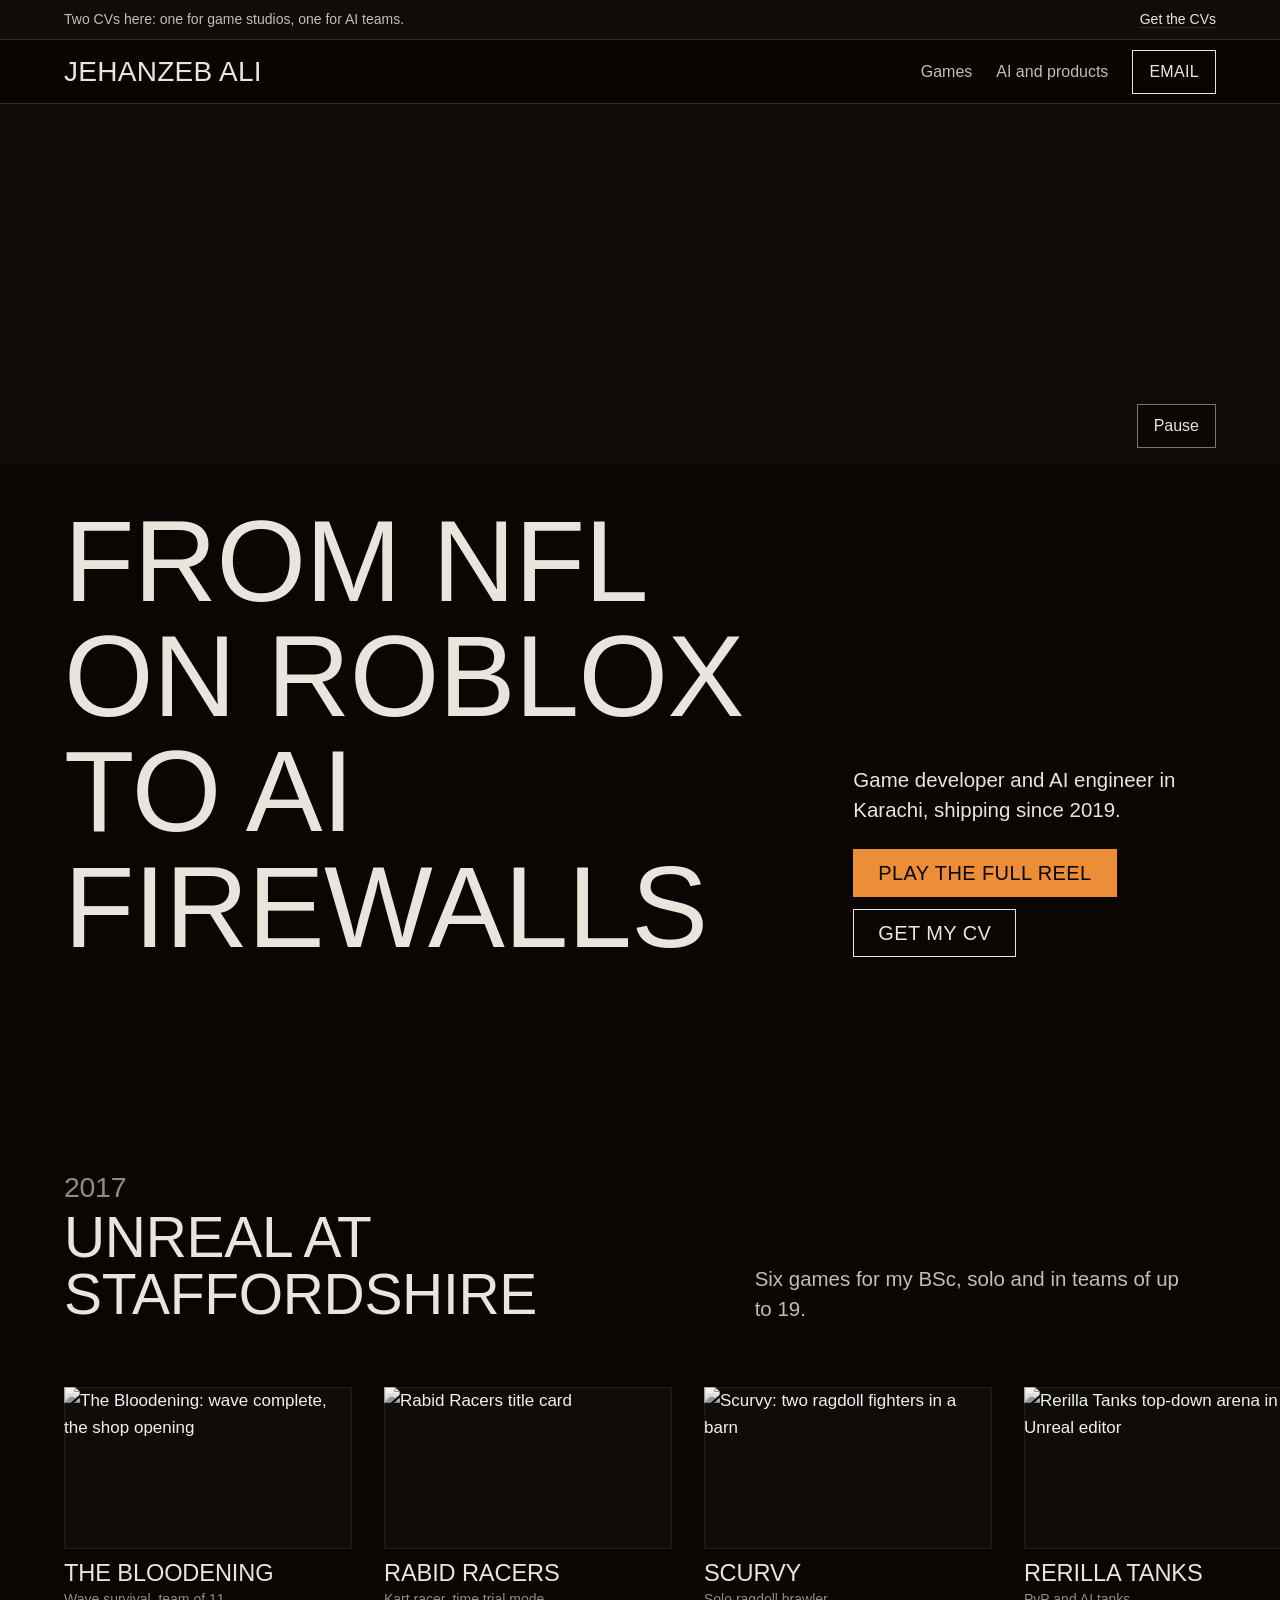
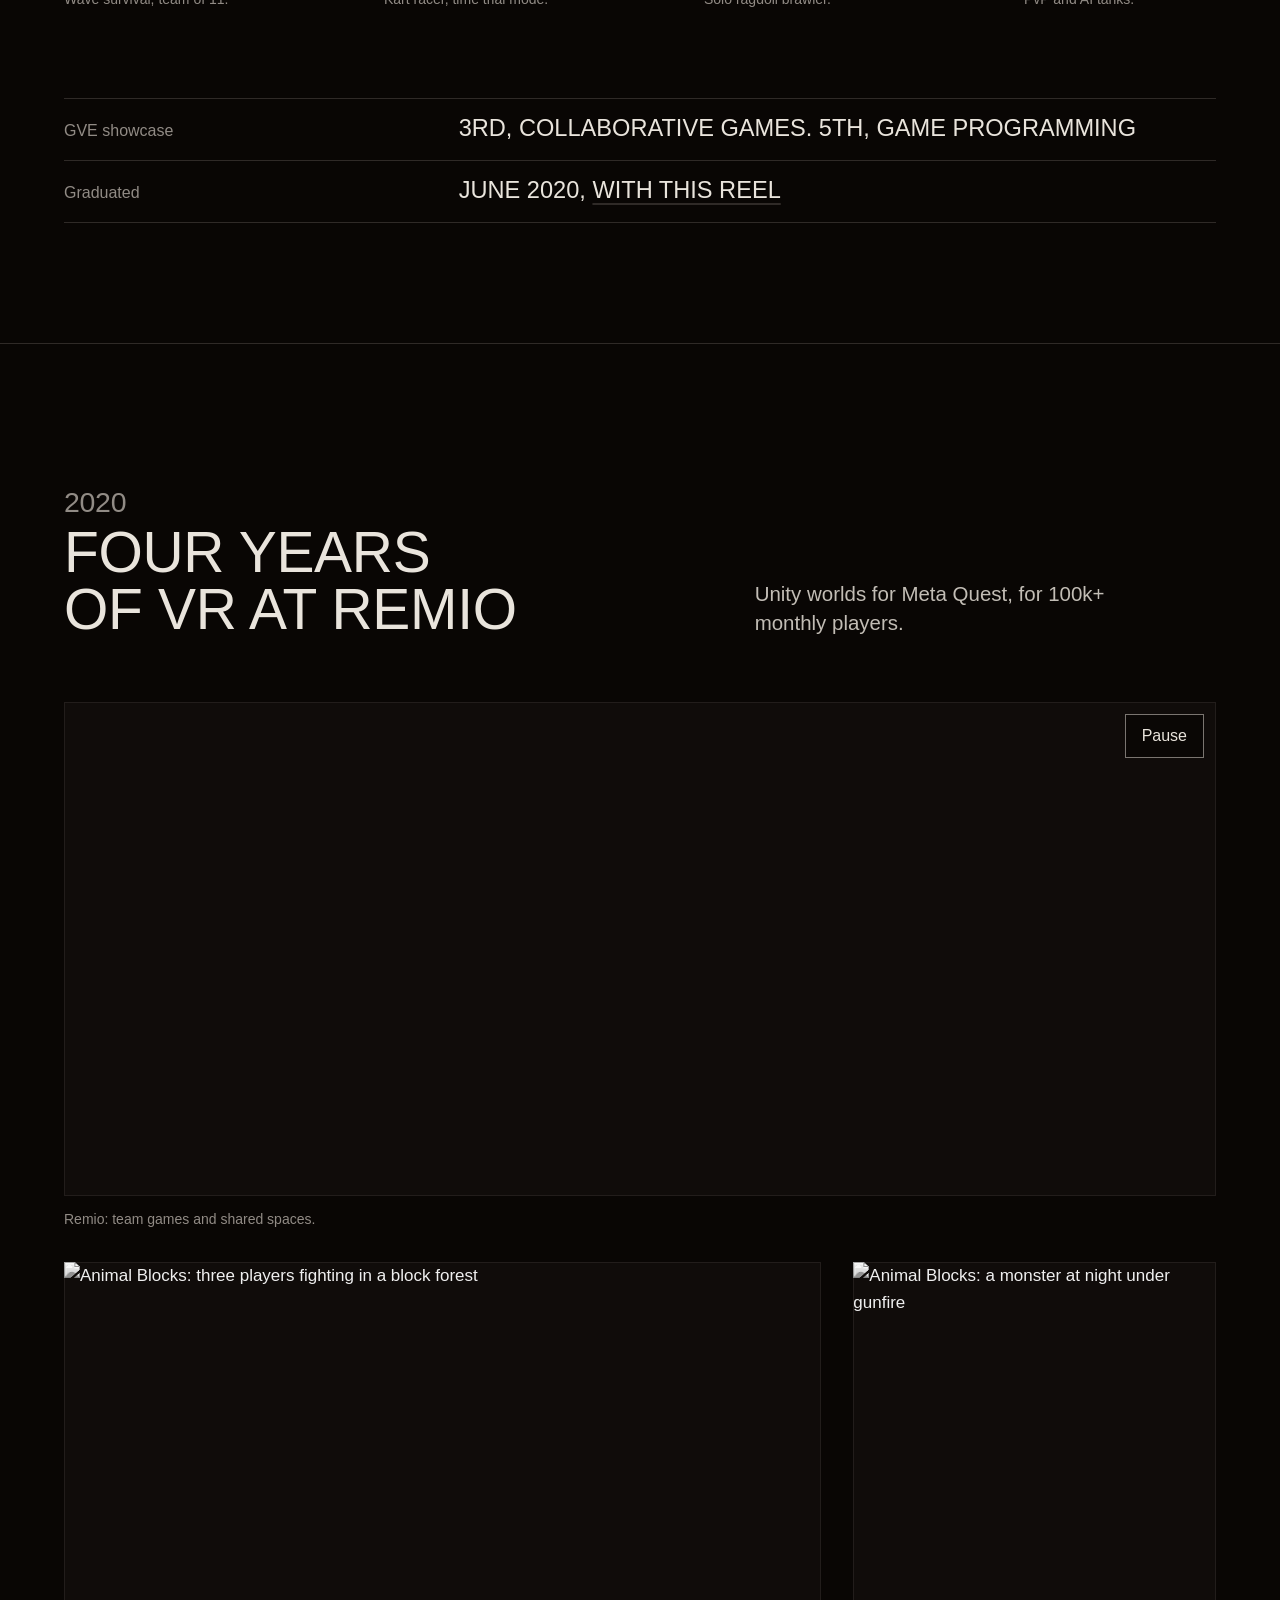
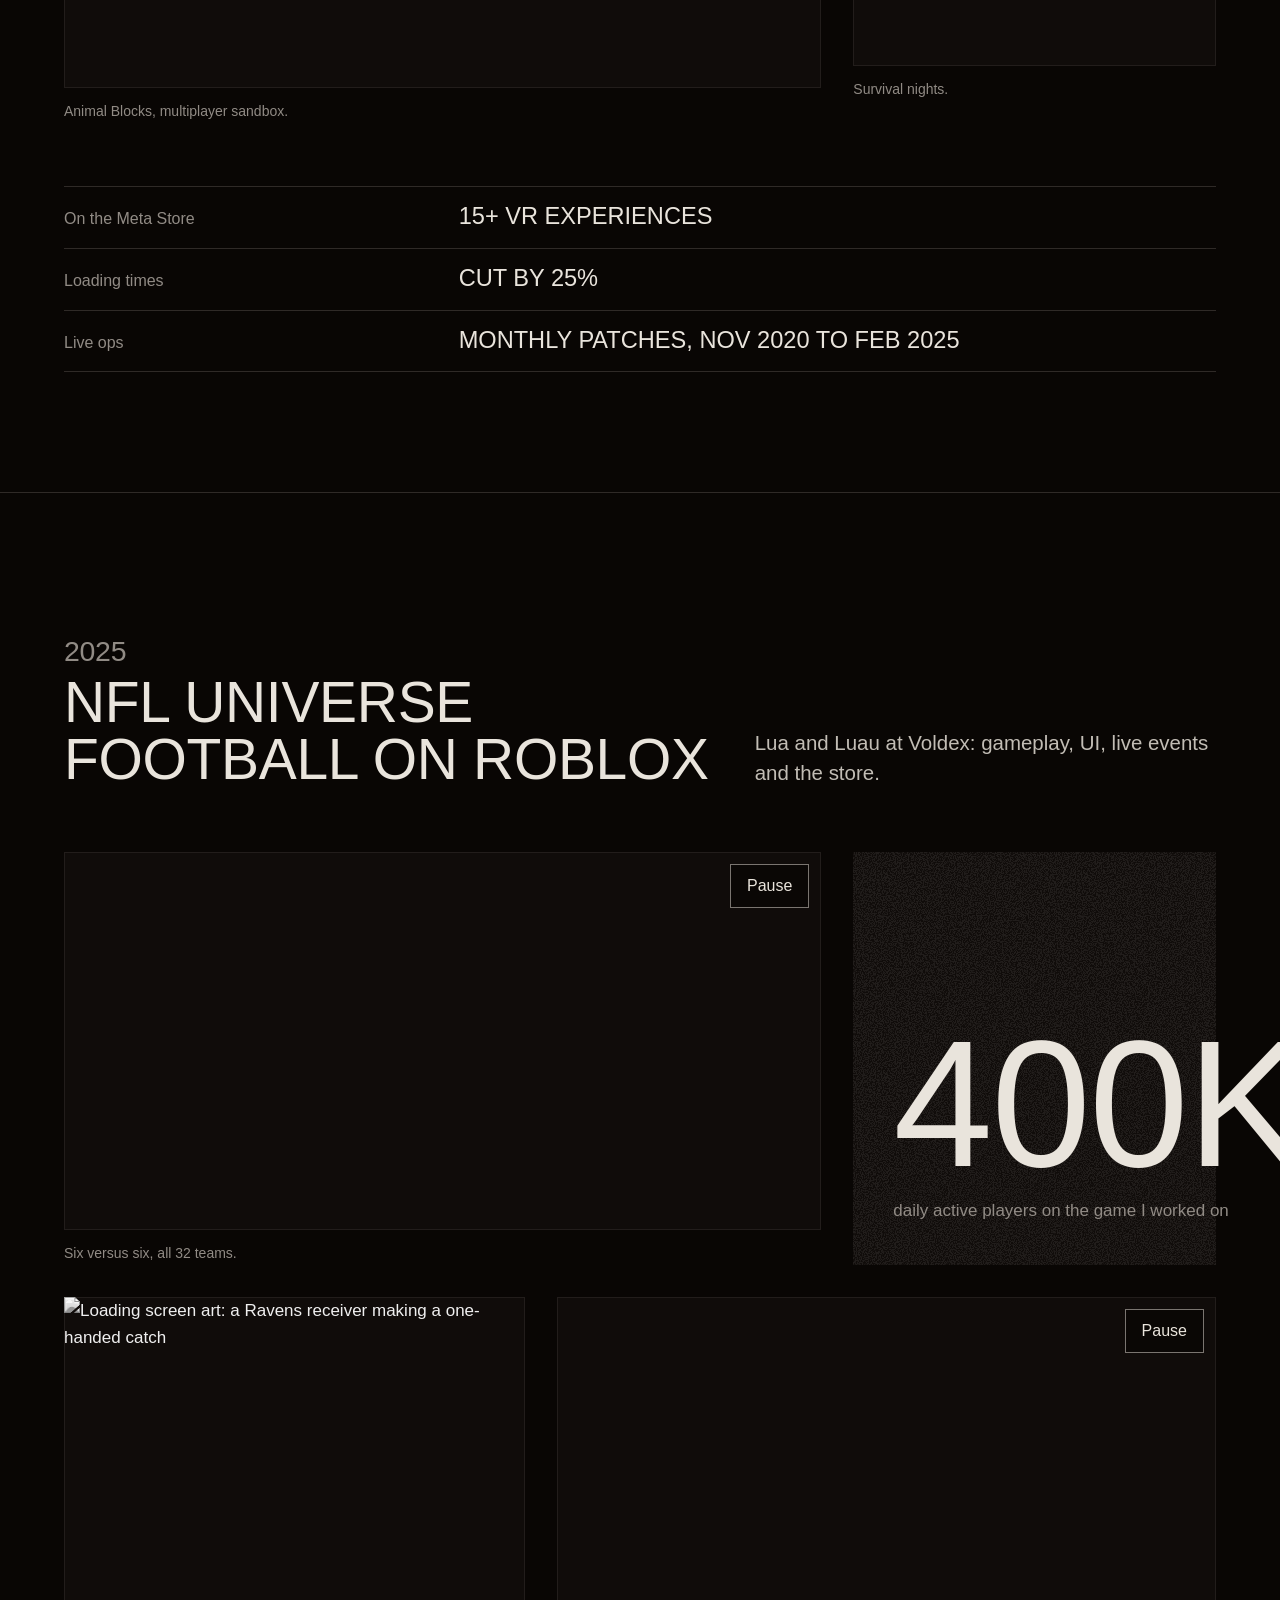
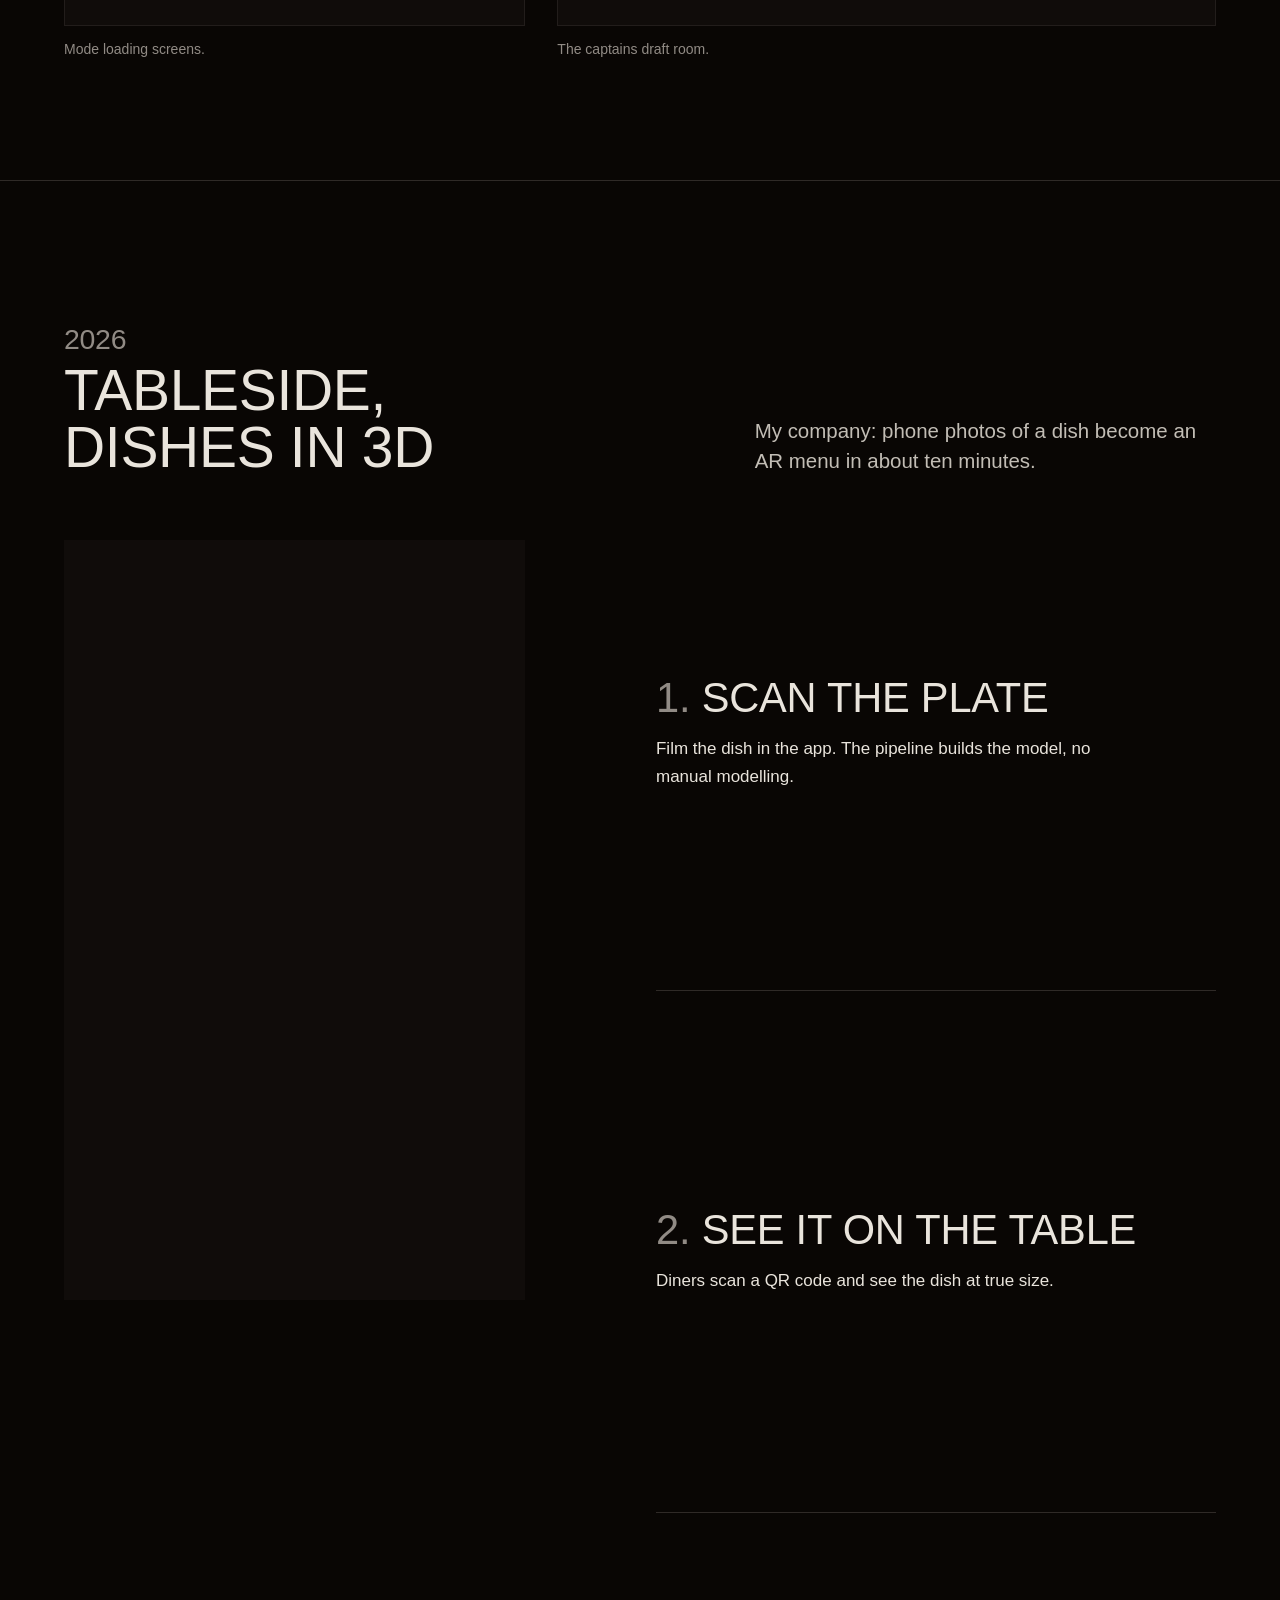
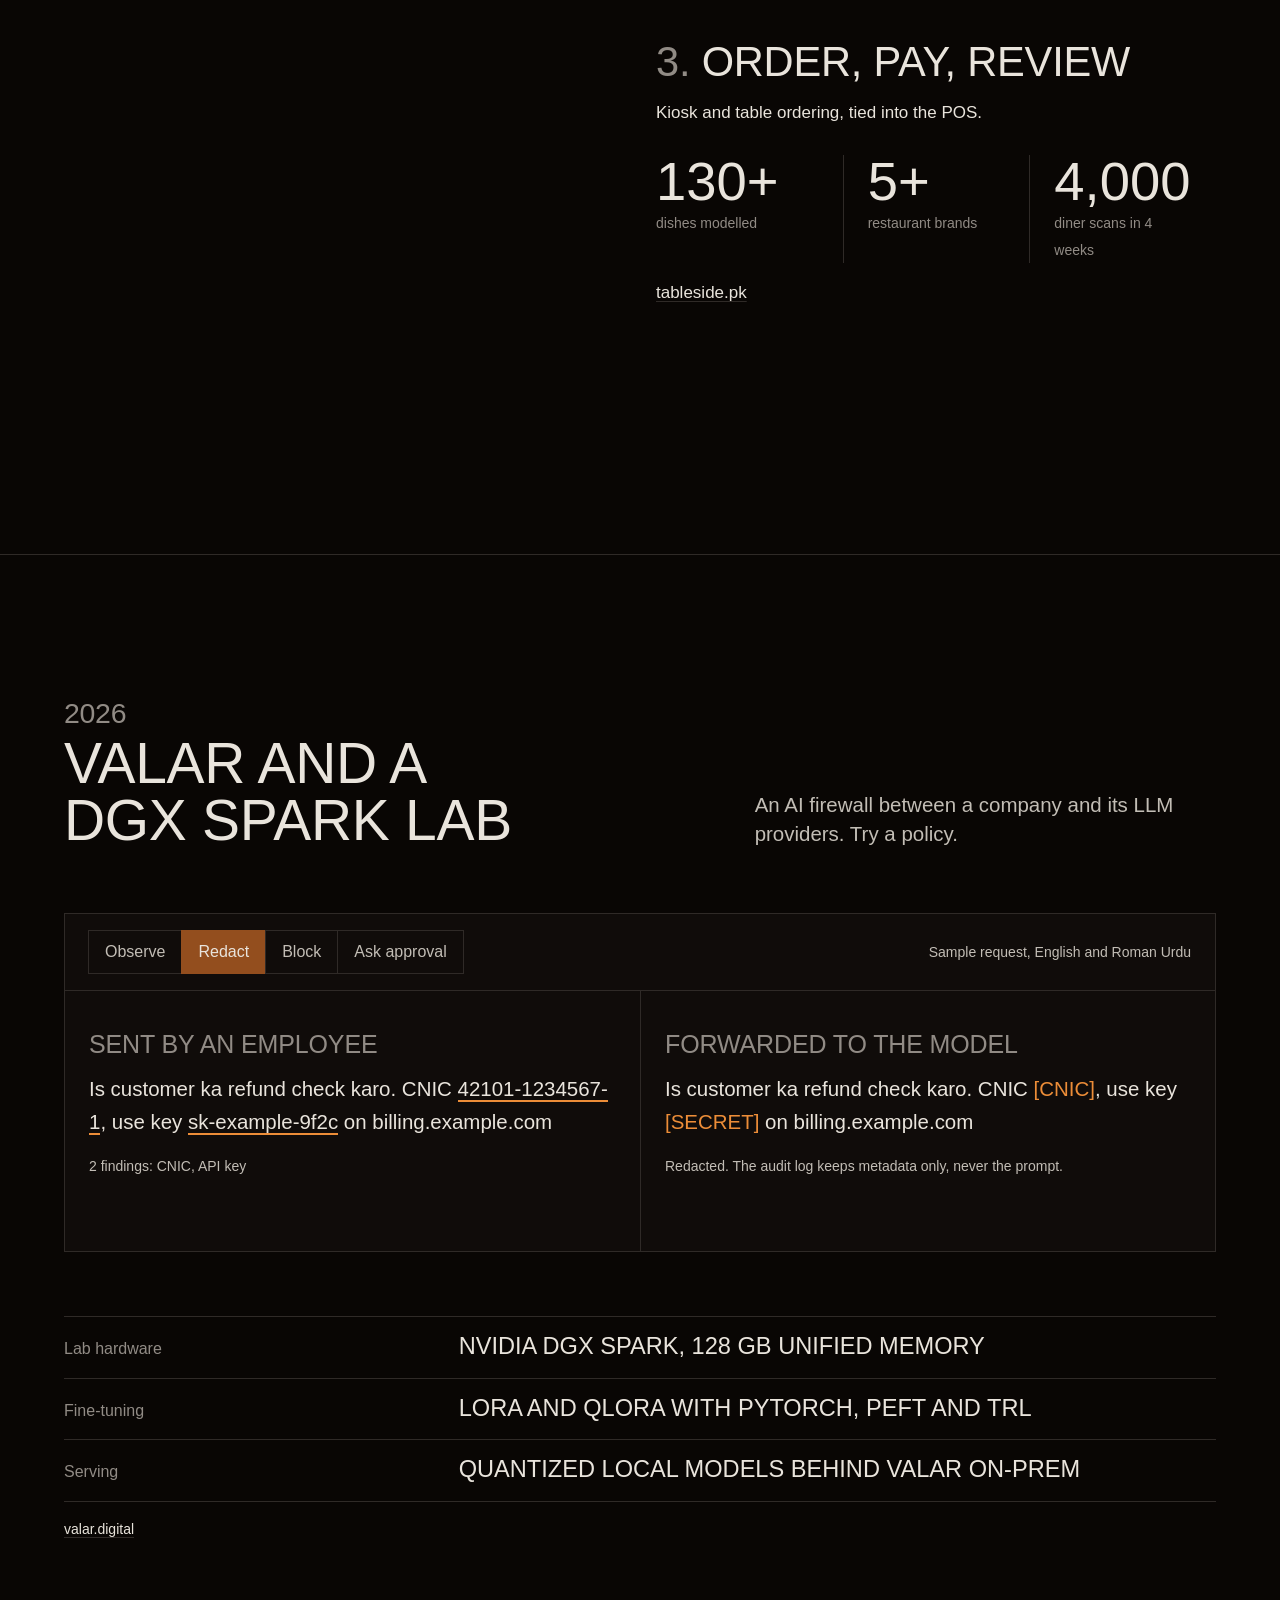
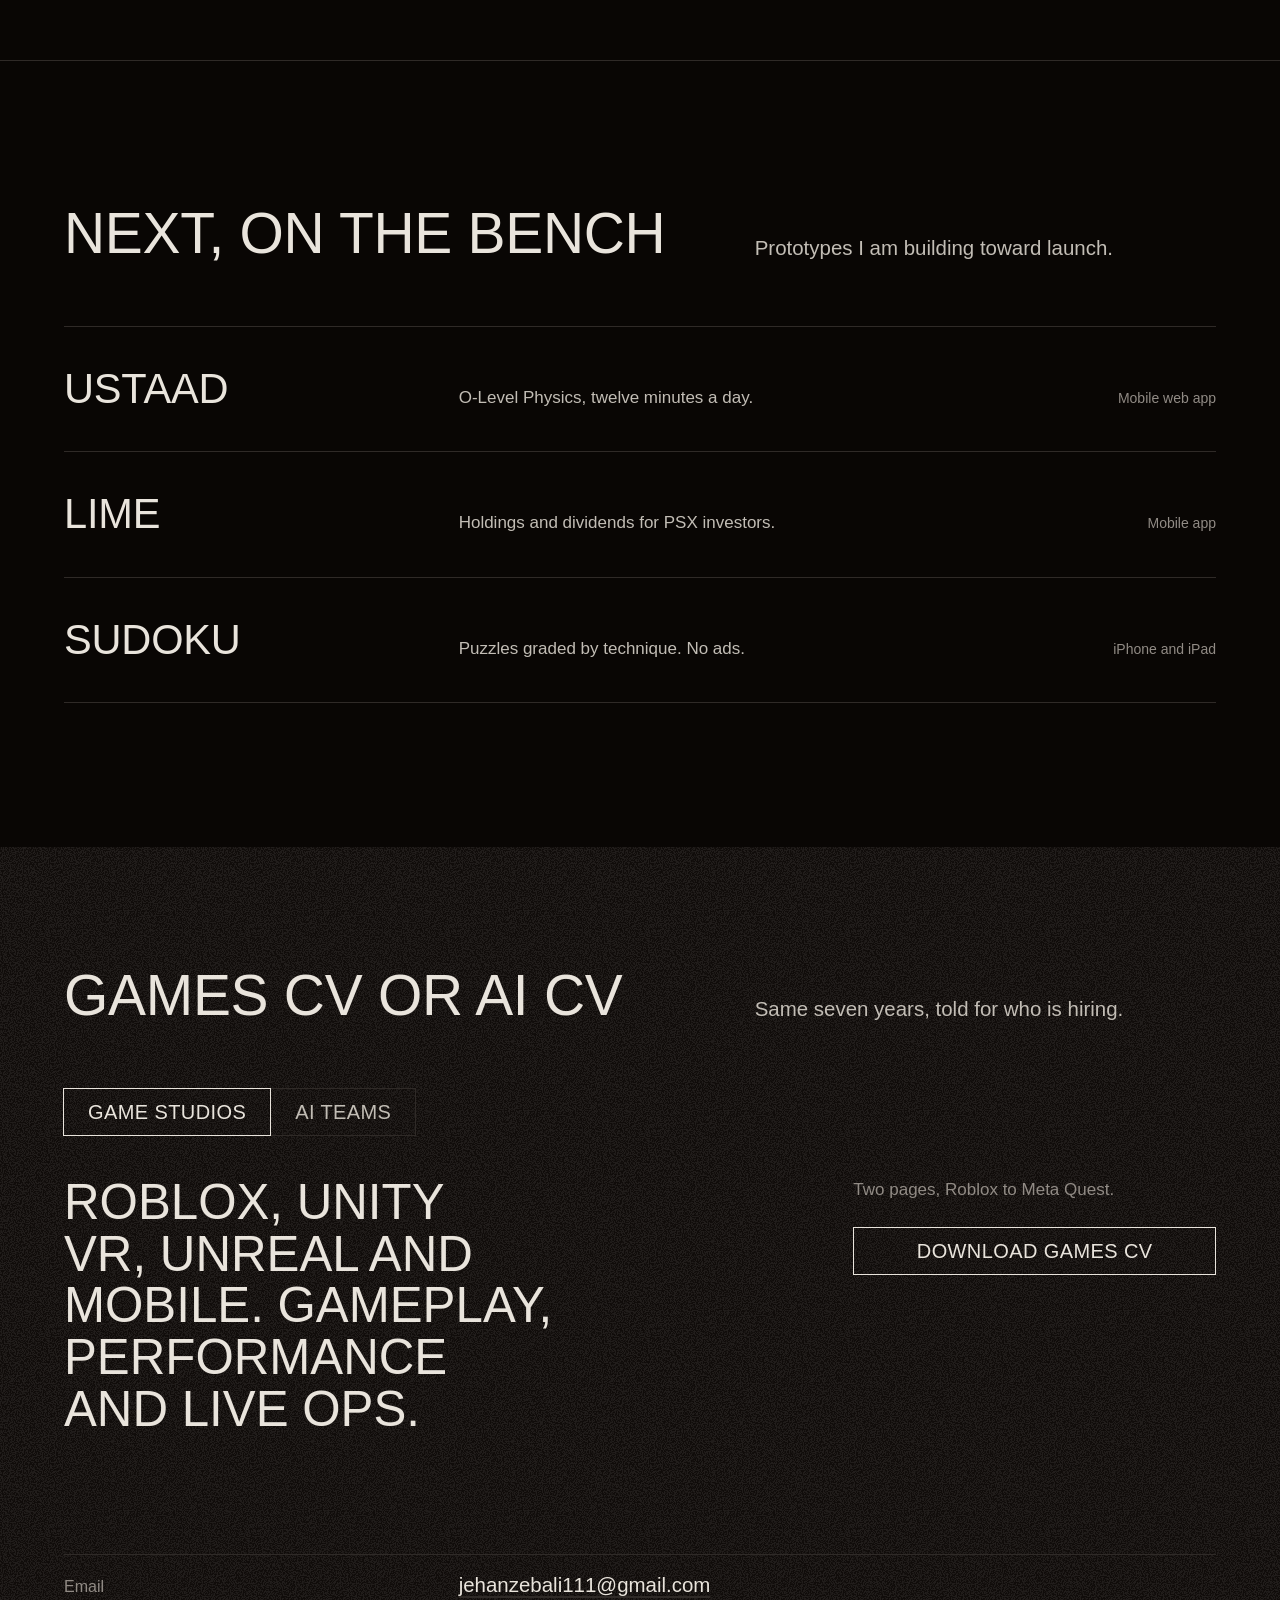
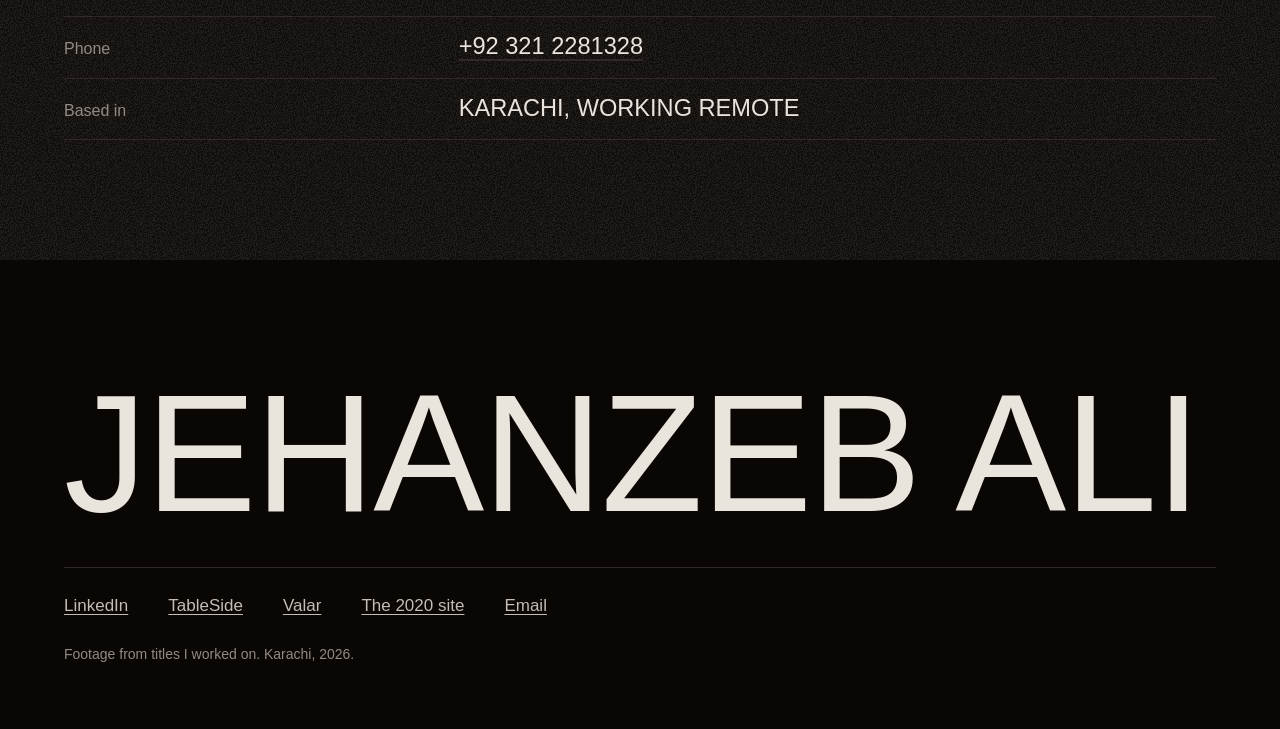
==== index.html @ c0d6a669 "Add files via upload" ====
<!doctype html>
<html lang="en">
<head>
<meta charset="utf-8">
<meta name="viewport" content="width=device-width, initial-scale=1">
<title>Jehanzeb Ali, game developer and AI engineer</title>
<meta name="description" content="Jehanzeb Ali builds games, VR worlds and AI products in Karachi: NFL Universe Football on Roblox, Remio and Animal Blocks for Meta Quest, TableSide and Valar.">
<meta property="og:title" content="Jehanzeb Ali, game developer and AI engineer">
<meta property="og:description" content="Showreel, games, VR and AI work from 2017 to 2026, with two CVs.">
<meta property="og:image" content="media/hero-loop.jpg">
<meta name="theme-color" content="#14110e">
<link rel="icon" href="favicon.svg" type="image/svg+xml">
<link rel="preload" href="fonts/sofia-sans-extra-condensed-latin-200-normal.woff2" as="font" type="font/woff2" crossorigin>
<link rel="preload" href="media/hero-loop.jpg" as="image" fetchpriority="high">
<link rel="stylesheet" href="style.css">
<script>document.documentElement.classList.add('js');</script>
</head>
<body>

<div class="banner">
  <div class="container">
    <p>Two CVs here: one for game studios, one for AI teams.</p>
    <a class="link hide-xs" href="#cvs">Get the CVs</a>
  </div>
</div>
<header class="bar" data-bar>
  <div class="container">
    <a class="wordmark" href="#top" aria-label="Jehanzeb Ali, back to the top">Jehanzeb Ali</a>
    <nav aria-label="Main">
      <a class="hide-s" href="#remio">Games</a>
      <a class="hide-s" href="#tableside">AI and products</a>
      <a class="btn btn--small" href="mailto:jehanzebali111@gmail.com">Email</a>
    </nav>
  </div>
</header>

<main id="top">

<section class="hero" aria-labelledby="hero-title">
  <div class="reel" data-loop data-kind="product">
    <video autoplay muted loop playsinline preload="auto" poster="media/hero-loop.jpg" width="1280" height="720" aria-label="Showreel loop: NFL Universe Football, Remio VR, TableSide">
      <source src="media/hero-loop.mp4" type="video/mp4">
    </video>
    <button class="loop-toggle" type="button" data-loop-toggle>Pause</button>
  </div>
  <div class="ledge">
    <div class="container grid">
      <h1 id="hero-title">From NFL on Roblox<br> to AI firewalls</h1>
      <div class="side">
        <p class="lead">Game developer and AI engineer in Karachi, shipping since 2019.</p>
        <div class="actions">
          <button class="btn btn--primary" type="button" data-open-reel>Play the full reel</button>
          <a class="btn" href="#cvs">Get my CV</a>
        </div>
      </div>
    </div>
  </div>
</section>

<section class="stage" id="uni" aria-labelledby="uni-title">
  <div class="container">
    <div class="head">
      <h2 id="uni-title"><span class="year">2017</span>Unreal at Staffordshire</h2>
      <p class="lead">Six games for my BSc, solo and in teams of up to 19.</p>
    </div>
  </div>
  <div class="rail-wrap">
    <ul class="rail" tabindex="0" aria-label="University games, scroll sideways">
      <li><a class="print" href="https://www.youtube.com/watch?v=bygfbJhBPi0"><div class="frame"><img src="media/uni-bloodening.jpg" width="960" height="540" alt="The Bloodening: wave complete, the shop opening" loading="lazy"></div><figcaption><h3>The Bloodening</h3><span>Wave survival, team of 11.</span></figcaption></a></li>
      <li><a class="print" href="https://www.youtube.com/watch?v=kD5erxwy0vY"><div class="frame"><img src="media/uni-rabid.jpg" width="960" height="540" alt="Rabid Racers title card" loading="lazy"></div><figcaption><h3>Rabid Racers</h3><span>Kart racer, time trial mode.</span></figcaption></a></li>
      <li><a class="print" href="https://www.youtube.com/watch?v=-8QyaQrEbNs"><div class="frame"><img src="media/uni-scurvy.jpg" width="960" height="540" alt="Scurvy: two ragdoll fighters in a barn" loading="lazy"></div><figcaption><h3>Scurvy</h3><span>Solo ragdoll brawler.</span></figcaption></a></li>
      <li><a class="print" href="https://www.youtube.com/watch?v=-BHlsEPcJto"><div class="frame"><img src="media/uni-rerilla.jpg" width="960" height="540" alt="Rerilla Tanks top-down arena in the Unreal editor" loading="lazy"></div><figcaption><h3>Rerilla Tanks</h3><span>PvP and AI tanks.</span></figcaption></a></li>
      <li><a class="print" href="https://www.youtube.com/watch?v=_O61F6eO5oI"><div class="frame"><img src="media/uni-crushing.jpg" width="960" height="720" alt="Crushing Maniac character select" loading="lazy"></div><figcaption><h3>Crushing Maniac</h3><span>Physics puzzler, Google Play.</span></figcaption></a></li>
      <li><a class="print" href="https://www.youtube.com/watch?v=RzQGOUZhFEU"><div class="frame"><img src="media/uni-extras.jpg" width="960" height="540" alt="Arcade level with objectives and pickups" loading="lazy"></div><figcaption><h3>Level design</h3><span>Arcade level, 2.5D platformer.</span></figcaption></a></li>
    </ul>
  </div>
  <div class="container sheet">
    <dl>
      <div class="row"><dt>GVE showcase</dt><dd>3rd, collaborative games. 5th, game programming</dd></div>
      <div class="row"><dt>Graduated</dt><dd>June 2020, <a class="link" href="https://www.youtube.com/watch?v=56IYcTIOB6Q">with this reel</a></dd></div>
    </dl>
  </div>
</section>

<section class="stage showcase" id="remio" aria-labelledby="remio-title">
  <div class="container">
    <div class="head">
      <h2 id="remio-title"><span class="year">2020</span>Four years of VR at Remio</h2>
      <p class="lead">Unity worlds for Meta Quest, for 100k+ monthly players.</p>
    </div>
    <figure class="live lead-frame" data-loop style="margin:0">
      <a class="print" href="https://www.meta.com/experiences/remio/5120897861344596/">
        <div class="frame"><video muted loop playsinline preload="metadata" poster="media/remio-house.jpg" width="1280" height="720" aria-label="Remio: players meeting in a house on the Remio island"><source src="media/remio-house.mp4" type="video/mp4"></video></div>
        <figcaption><span>Remio: team games and shared spaces.</span></figcaption>
      </a>
      <button class="loop-toggle" type="button" data-loop-toggle>Pause</button>
    </figure>
    <div class="grid pair">
      <a class="print" href="https://www.meta.com/experiences/animal-blocks/26317184997880598/">
        <div class="frame"><img src="media/ab-2.jpg" width="1440" height="810" alt="Animal Blocks: three players fighting in a block forest" loading="lazy"></div>
        <figcaption><span>Animal Blocks, multiplayer sandbox.</span></figcaption>
      </a>
      <a class="print" href="https://www.meta.com/experiences/animal-blocks/26317184997880598/">
        <div class="frame"><img src="media/ab-4.jpg" width="1440" height="810" alt="Animal Blocks: a monster at night under gunfire" loading="lazy" style="object-position: 40% 50%"></div>
        <figcaption><span>Survival nights.</span></figcaption>
      </a>
    </div>
  </div>
  <div class="container sheet">
    <dl>
      <div class="row"><dt>On the Meta Store</dt><dd>15+ VR experiences</dd></div>
      <div class="row"><dt>Loading times</dt><dd>Cut by 25%</dd></div>
      <div class="row"><dt>Live ops</dt><dd>Monthly patches, Nov 2020 to Feb 2025</dd></div>
    </dl>
  </div>
</section>

<section class="stage" id="nfl" aria-labelledby="nfl-title">
  <div class="container">
    <div class="head">
      <h2 id="nfl-title"><span class="year">2025</span>NFL Universe Football on Roblox</h2>
      <p class="lead">Lua and Luau at Voldex: gameplay, UI, live events and the store.</p>
    </div>
    <div class="grid bento">
      <figure class="live t-lead" data-loop style="margin:0">
        <a class="print" href="https://www.roblox.com/games/184199275">
          <div class="frame"><video muted loop playsinline preload="metadata" poster="media/nfl-play.jpg" width="1280" height="720" aria-label="NFL Universe Football: a catch and run in a live match"><source src="media/nfl-play.mp4" type="video/mp4"></video></div>
          <figcaption><span>Six versus six, all 32 teams.</span></figcaption>
        </a>
        <button class="loop-toggle" type="button" data-loop-toggle>Pause</button>
      </figure>
      <div class="t-fig well grained edition">
        <p class="figure" aria-describedby="dau">400K+</p>
        <p id="dau" class="muted">daily active players on the game I worked on</p>
      </div>
      <a class="print t-a" href="https://www.roblox.com/games/184199275">
        <div class="frame"><img src="media/nfl-art-grab.jpg" width="1600" height="900" alt="Loading screen art: a Ravens receiver making a one-handed catch" loading="lazy" style="object-position: 62% 40%"></div>
        <figcaption><span>Mode loading screens.</span></figcaption>
      </a>
      <figure class="live t-b" data-loop style="margin:0">
        <a class="print" href="https://www.roblox.com/games/184199275">
          <div class="frame"><video class="mono" muted loop playsinline preload="metadata" poster="media/nfl-lobby.jpg" width="1280" height="720" aria-label="The locker room lobby where team captains draft players"><source src="media/nfl-lobby.mp4" type="video/mp4"></video></div>
          <figcaption><span>The captains draft room.</span></figcaption>
        </a>
        <button class="loop-toggle" type="button" data-loop-toggle>Pause</button>
      </figure>
    </div>
  </div>
</section>

<section class="stage" id="tableside" aria-labelledby="ts-title">
  <div class="container">
    <div class="head">
      <h2 id="ts-title"><span class="year">2026</span>TableSide, dishes in 3D</h2>
      <p class="lead">My company: phone photos of a dish become an AR menu in about ten minutes.</p>
    </div>
    <div class="grid pinned" data-pinned>
      <div class="stagebox" aria-hidden="true">
        <div class="frame">
          <video class="is-on" muted loop playsinline preload="metadata" poster="media/ts-scan.jpg" data-step="0"><source src="media/ts-scan.mp4" type="video/mp4"></video>
          <video muted loop playsinline preload="none" poster="media/ts-ar.jpg" data-step="1"><source src="media/ts-ar.mp4" type="video/mp4"></video>
          <video muted loop playsinline preload="none" poster="media/ts-kiosk.jpg" data-step="2"><source src="media/ts-kiosk.mp4" type="video/mp4"></video>
        </div>
      </div>
      <ol class="panels">
        <li data-panel="0">
          <h3>Scan the plate</h3>
          <p>Film the dish in the app. The pipeline builds the model, no manual modelling.</p>
          <div class="panel-media"><div class="frame"><video muted loop playsinline preload="none" poster="media/ts-scan.jpg" aria-label="Scanning a cheesecake with the TableSide app"><source src="media/ts-scan.mp4" type="video/mp4"></video></div></div>
        </li>
        <li data-panel="1">
          <h3>See it on the table</h3>
          <p>Diners scan a QR code and see the dish at true size.</p>
          <div class="panel-media"><div class="frame"><video muted loop playsinline preload="none" poster="media/ts-ar.jpg" aria-label="A cheesecake placed in AR on a real table"><source src="media/ts-ar.mp4" type="video/mp4"></video></div></div>
        </li>
        <li data-panel="2">
          <h3>Order, pay, review</h3>
          <p>Kiosk and table ordering, tied into the POS.</p>
          <div class="panel-media wide"><div class="frame"><video muted loop playsinline preload="none" poster="media/ts-kiosk.jpg" aria-label="The TableSide kiosk showing a dish in 3D"><source src="media/ts-kiosk.mp4" type="video/mp4"></video></div></div>
          <div class="facts">
            <div><b>130+</b><small>dishes modelled</small></div>
            <div><b>5+</b><small>restaurant brands</small></div>
            <div><b>4,000</b><small>diner scans in 4 weeks</small></div>
          </div>
          <p><a class="link" href="https://tableside.pk/">tableside.pk</a></p>
        </li>
      </ol>
    </div>
  </div>
</section>

<section class="stage" id="valar" aria-labelledby="valar-title">
  <div class="container">
    <div class="head">
      <h2 id="valar-title"><span class="year">2026</span>Valar and a DGX Spark lab</h2>
      <p class="lead">An AI firewall between a company and its LLM providers. Try a policy.</p>
    </div>
    <div class="console" data-slot="valar-console" data-kind="product" data-alt="A screenshot of the Valar dashboard showing a redacted request">
      <div class="console__bar">
        <fieldset class="seg" data-policy>
          <legend>Policy for secrets and CNIC numbers</legend>
          <input type="radio" name="policy" id="p-observe" value="observe"><label for="p-observe">Observe</label>
          <input type="radio" name="policy" id="p-redact" value="redact" checked><label for="p-redact">Redact</label>
          <input type="radio" name="policy" id="p-block" value="block"><label for="p-block">Block</label>
          <input type="radio" name="policy" id="p-approve" value="approve"><label for="p-approve">Ask approval</label>
        </fieldset>
        <p>Sample request, English and Roman Urdu</p>
      </div>
      <div class="console__panes">
        <div class="pane">
          <h3>Sent by an employee</h3>
          <p class="prompt">Is customer ka refund check karo. CNIC <span class="hit">42101-1234567-1</span>, use key <span class="hit">sk-example-9f2c</span> on billing.example.com</p>
          <p class="verdict">2 findings: CNIC, API key</p>
        </div>
        <div class="pane" aria-live="polite">
          <h3>Forwarded to the model</h3>
          <p class="prompt" data-out>Is customer ka refund check karo. CNIC <span class="tag">[CNIC]</span>, use key <span class="tag">[SECRET]</span> on billing.example.com</p>
          <p class="verdict" data-verdict>Redacted. The audit log keeps metadata only, never the prompt.</p>
        </div>
      </div>
    </div>
  </div>
  <div class="container sheet">
    <dl>
      <div class="row"><dt>Lab hardware</dt><dd>NVIDIA DGX Spark, 128 GB unified memory</dd></div>
      <div class="row"><dt>Fine-tuning</dt><dd>LoRA and QLoRA with PyTorch, PEFT and TRL</dd></div>
      <div class="row"><dt>Serving</dt><dd>Quantized local models behind Valar on-prem</dd></div>
    </dl>
    <p class="caption" style="margin-top: var(--space-md)"><a class="link" href="https://valar.digital/">valar.digital</a></p>
  </div>
</section>

<section class="stage" id="next" aria-labelledby="next-title">
  <div class="container">
    <div class="head">
      <h2 id="next-title">Next, on the bench</h2>
      <p class="lead">Prototypes I am building toward launch.</p>
    </div>
    <ol class="index">
      <li><h3>Ustaad</h3><p>O-Level Physics, twelve minutes a day.</p><small>Mobile web app</small></li>
      <li><h3>Lime</h3><p>Holdings and dividends for PSX investors.</p><small>Mobile app</small></li>
      <li><h3>Sudoku</h3><p>Puzzles graded by technique. No ads.</p><small>iPhone and iPad</small></li>
    </ol>
  </div>
</section>

<section class="cv well grained" id="cvs" aria-labelledby="cv-title">
  <div class="container">
    <div class="head">
      <h2 id="cv-title">Games CV or AI CV</h2>
      <p class="lead">Same seven years, told for who is hiring.</p>
    </div>
    <div class="switch" data-switch>
      <div class="tabs" role="tablist" aria-label="CV">
        <button role="tab" type="button" id="tab-games" aria-selected="true" aria-controls="panel-games">Game studios</button>
        <button role="tab" type="button" id="tab-ai" aria-selected="false" aria-controls="panel-ai" tabindex="-1">AI teams</button>
      </div>
      <div class="cvpanel" role="tabpanel" id="panel-games" aria-labelledby="tab-games">
        <p class="statement">Roblox, Unity VR, Unreal and mobile. Gameplay, performance and live ops.</p>
        <div class="meta">
          <p class="muted">Two pages, Roblox to Meta Quest.</p>
          <a class="btn" href="cv/Jehanzeb-Ali-CV-Games.pdf" download>Download games CV</a>
        </div>
      </div>
      <div class="cvpanel" role="tabpanel" id="panel-ai" aria-labelledby="tab-ai" hidden>
        <p class="statement">LLM fine-tuning, evaluation and serving, AI guardrails and products shipped.</p>
        <div class="meta">
          <p class="muted">Two pages, TableSide to the DGX lab.</p>
          <a class="btn" href="cv/Jehanzeb-Ali-CV-AI.pdf" download>Download AI CV</a>
        </div>
      </div>
    </div>
    <div class="sheet contact">
      <dl>
        <div class="row"><dt>Email</dt><dd class="plain"><a class="link" href="mailto:jehanzebali111@gmail.com">jehanzebali111@gmail.com</a></dd></div>
        <div class="row"><dt>Phone</dt><dd><a class="link" href="tel:+923212281328">+92 321 2281328</a></dd></div>
        <div class="row"><dt>Based in</dt><dd>Karachi, working remote</dd></div>
      </dl>
    </div>
  </div>
</section>

</main>

<footer class="mast">
  <div class="container">
    <p class="name" aria-hidden="true">Jehanzeb Ali</p>
    <div class="links">
      <a href="https://www.linkedin.com/in/jehanzeb-ali-87b875187/">LinkedIn</a>
      <a href="https://tableside.pk/">TableSide</a>
      <a href="https://valar.digital/">Valar</a>
      <a href="https://jehanzebali8.wixsite.com/mysite">The 2020 site</a>
      <a href="mailto:jehanzebali111@gmail.com">Email</a>
    </div>
    <p class="legal caption">Footage from titles I worked on. Karachi, 2026.</p>
  </div>
</footer>

<dialog class="player" data-player aria-label="Showreel">
  <video controls playsinline preload="none" poster="media/showreel.jpg" width="1280" height="720"><source src="media/showreel-720.mp4" type="video/mp4"></video>
  <div class="player__bar">
    <a class="link" href="media/showreel-720.mp4" download>Download the reel</a>
    <button class="btn btn--small" type="button" data-close-reel>Close</button>
  </div>
</dialog>

<script>
(() => {
  const reduce = matchMedia('(prefers-reduced-motion: reduce)').matches;
  // loops: run on screen, pause on hover, focus, off screen and under reduced motion
  document.querySelectorAll('[data-loop]').forEach((el) => {
    const btn = el.querySelector('[data-loop-toggle]');
    const vids = [...el.querySelectorAll('video')];
    const s = { seen: false, hover: false, focus: false, held: reduce };
    const sync = () => {
      const run = s.seen && !s.focus && !s.held && !(s.hover && !el.classList.contains('reel'));
      el.classList.toggle('is-running', run);
      vids.forEach((v) => (run ? v.play().catch(() => {}) : v.pause()));
      if (btn) btn.textContent = s.held ? 'Play' : 'Pause';
    };
    if (btn) btn.addEventListener('click', (e) => { e.preventDefault(); s.held = !s.held; sync(); });
    [['pointerenter', 'hover', true], ['pointerleave', 'hover', false], ['focusin', 'focus', true], ['focusout', 'focus', false]].forEach(([t, k, v]) => el.addEventListener(t, () => { s[k] = v; sync(); }));
    new IntersectionObserver(([e]) => { s.seen = e.isIntersecting; sync(); }, { threshold: 0.2 }).observe(el);
  });
  // pinned stage: the panel in view picks the video
  const pin = document.querySelector('[data-pinned]');
  if (pin) {
    const vids = [...pin.querySelectorAll('.stagebox video')];
    let current = 0;
    const show = (i) => {
      current = i;
      vids.forEach((v, n) => { const on = n === i; v.classList.toggle('is-on', on); if (on && !reduce) { if (v.preload === 'none') v.preload = 'auto'; v.play().catch(() => {}); } else v.pause(); });
    };
    const io = new IntersectionObserver((es) => es.forEach((e) => { if (e.isIntersecting) show(+e.target.dataset.panel); }), { rootMargin: '-45% 0px -45% 0px' });
    pin.querySelectorAll('[data-panel]').forEach((p) => io.observe(p));
    new IntersectionObserver(([e]) => { if (!e.isIntersecting) vids.forEach((v) => v.pause()); else show(current); }).observe(pin);
    // phone layout: each panel plays its own clip while seen
    pin.querySelectorAll('.panel-media video').forEach((v) => new IntersectionObserver(([e]) => { if (e.isIntersecting && !reduce && getComputedStyle(v.closest('.panel-media')).display !== 'none') { v.preload = 'auto'; v.play().catch(() => {}); } else v.pause(); }, { threshold: 0.4 }).observe(v));
  }
  // retracting bar
  const bar = document.querySelector('[data-bar]');
  let lastY = scrollY, ticking = false;
  addEventListener('scroll', () => {
    if (ticking) return; ticking = true;
    requestAnimationFrame(() => { const y = scrollY; bar.classList.toggle('is-hidden', y > lastY && y > 400); lastY = y; ticking = false; });
  }, { passive: true });
  bar.addEventListener('focusin', () => bar.classList.remove('is-hidden'));
  // valar policy sample
  const out = document.querySelector('[data-out]'), verdict = document.querySelector('[data-verdict]');
  const states = {
    observe: ['Is customer ka refund check karo. CNIC 42101-1234567-1, use key sk-example-9f2c on billing.example.com', 'Forwarded as sent. Both findings logged for review.'],
    redact: ['Is customer ka refund check karo. CNIC <span class="tag">[CNIC]</span>, use key <span class="tag">[SECRET]</span> on billing.example.com', 'Redacted. The audit log keeps metadata only, never the prompt.'],
    block: ['<span class="muted">Nothing forwarded.</span>', 'Blocked. The employee sees why, and security gets an alert.'],
    approve: ['<span class="muted">Held for approval.</span>', 'Waiting for a reviewer. It goes through only once approved.']
  };
  document.querySelectorAll('[data-policy] input').forEach((r) => r.addEventListener('change', () => { const [h, v] = states[r.value]; out.innerHTML = h; verdict.textContent = v; }));
  // cv switcher
  const sw = document.querySelector('[data-switch]');
  const tabs = [...sw.querySelectorAll('[role="tab"]')];
  const select = (t) => { tabs.forEach((x) => { const on = x === t; x.setAttribute('aria-selected', on); x.tabIndex = on ? 0 : -1; document.getElementById(x.getAttribute('aria-controls')).hidden = !on; }); };
  tabs.forEach((t, i) => {
    t.addEventListener('click', () => select(t));
    t.addEventListener('keydown', (e) => { if (e.key === 'ArrowRight' || e.key === 'ArrowLeft') { const n = tabs[(i + (e.key === 'ArrowRight' ? 1 : tabs.length - 1)) % tabs.length]; select(n); n.focus(); } });
  });
  // reel dialog
  const dlg = document.querySelector('[data-player]'), pv = dlg.querySelector('video');
  document.querySelector('[data-open-reel]').addEventListener('click', () => { dlg.showModal(); pv.preload = 'auto'; pv.currentTime = 0; pv.play().catch(() => {}); });
  dlg.querySelector('[data-close-reel]').addEventListener('click', () => dlg.close());
  dlg.addEventListener('close', () => pv.pause());
})();
</script>
<script>window.hallmarkSlots = (m) => { for (const [k, v] of Object.entries(m)) { const s = document.querySelector(`[data-slot="${k}"]`); if (!s) continue; const im = new Image(); im.src = typeof v === 'string' ? v : v.src; im.alt = (typeof v === 'object' && v.alt) || s.dataset.alt || ''; s.querySelectorAll(':scope > img').forEach((o) => o.remove()); s.prepend(im); } };
document.querySelectorAll('[data-slot] img').forEach((i) => { if (i.complete && !i.naturalWidth) i.remove(); else i.addEventListener('error', () => i.remove(), { once: true }); });</script>
</body>
</html>
---- style.css ----
/* Hallmark · shape: Narrative Workflow · genre: atmospheric · theme: Darkroom (deal 1/3, seed portfolio-game-developer-engineer-7b52·8d5a3dc9·2026-11-02·r0) · job: hire · draw: 44ea9c
 * hero: Ledge · nav: banner over a retracting bar · footer: mast · imagery: the user's own footage and store stills (11 loops, 18 stills), product sample in valar · signature: the showreel playing in colour above a print-black archive · darkroom: amber
 * axes: dark/display-condensed/chromatic-amber · posture: restrained · contrast: pass · fold: pass · v2.0.0 */
/* Hallmark · pre-emit critique: P4 H4 E4 S5 R4 V4 · weakest: P, a timeline portfolio is a familiar argument; dated stages carry real artefacts (the reel, the bento of live captures, a working redaction console) instead of a list of roles */
@import url("./tokens.css");
/* Hallmark · dismissed 58 · six dated stages of real work, every 900px screen under 80 words in the render; cutting more drops project facts a recruiter scans for */
/* Hallmark · finish-review: subagent · 7 findings · 7 resolved, colour discipline partial (NFL lobby clip now mono) · sweep: Floor 0 FAIL · Reflex 0 · 58 dismissed */
@import url("./base.css");

@font-face { font-family: "Sofia Sans Extra Condensed"; src: url("./fonts/sofia-sans-extra-condensed-latin-200-normal.woff2") format("woff2"); font-weight: 200; font-display: swap; }
@font-face { font-family: "Sofia Sans Extra Condensed"; src: url("./fonts/sofia-sans-extra-condensed-latin-400-normal.woff2") format("woff2"); font-weight: 400; font-display: swap; }
@font-face { font-family: "Barlow"; src: url("./fonts/barlow-latin-400-normal.woff2") format("woff2"); font-weight: 400; font-display: swap; }
@font-face { font-family: "Barlow"; src: url("./fonts/barlow-latin-300-normal.woff2") format("woff2"); font-weight: 300; font-display: swap; }

:root { --banner-h: 40px; --bar-h: 64px; --print: grayscale(1) contrast(1.18) brightness(0.97); }
body { font-size: 1.0625rem; line-height: 1.6; }
h1, h2, .figure { text-transform: uppercase; line-height: 1; }
h1 { line-height: 1.0; }
h3 { font-weight: 400; text-transform: uppercase; line-height: 1.05; }
h2 { font-size: clamp(2.5rem, 3.2vw + 1rem, 4.25rem); max-width: 22ch; }
.muted { color: var(--color-muted); }
small, .caption, figcaption { font-size: var(--text-sm); color: var(--color-muted); }

.grid { display: grid; grid-template-columns: repeat(12, minmax(0, 1fr)); gap: var(--gap-columns); }

/* controls */
.btn { display: inline-flex; align-items: center; justify-content: center; gap: var(--space-xs); min-height: 48px; padding: 0 var(--space-lg); border: var(--rule-hair) solid var(--color-ink); border-radius: 0; background: transparent; color: var(--color-ink); font: 400 var(--text-lg)/1 var(--font-display); text-transform: uppercase; letter-spacing: 0.02em; white-space: nowrap; text-decoration: none; cursor: pointer; transition: background-color var(--dur-short) var(--ease-out), color var(--dur-short) var(--ease-out), transform var(--dur-micro) var(--ease-out); }
.btn:hover { background: var(--color-paper-3); }
.btn:active { transform: translateY(1px); }
.btn:focus-visible { outline: 2px solid var(--color-focus); outline-offset: 2px; }
.btn:disabled, .btn[aria-disabled="true"] { opacity: 0.55; cursor: not-allowed; transform: none; }
.btn--primary { background: var(--color-accent); border-color: var(--color-accent); color: var(--color-accent-ink); }
.btn--primary:hover { background: var(--color-ink); border-color: var(--color-ink); }
.btn--small { min-height: 44px; padding: 0 var(--space-md); font-size: var(--text-md); }
.link { color: var(--color-ink); text-decoration: underline; text-decoration-color: var(--color-rule); text-underline-offset: 0.2em; transition: text-decoration-color var(--dur-short) var(--ease-out); }
.link:hover { text-decoration-color: var(--color-accent); }
.link:focus-visible { outline: 2px solid var(--color-focus); outline-offset: 2px; }

/* chrome: a banner line over a bar that retracts */
.banner { height: var(--banner-h); background: var(--color-paper-2); border-bottom: var(--rule-hair) solid var(--color-rule); font-size: var(--text-sm); }
.banner .container { height: 100%; display: flex; align-items: center; justify-content: space-between; gap: var(--space-md); }
.banner p { color: var(--color-ink-2); white-space: nowrap; overflow: hidden; text-overflow: ellipsis; }
.bar { position: sticky; top: 0; z-index: var(--z-sticky-nav); height: var(--bar-h); background: color-mix(in oklab, var(--color-paper) 92%, transparent); border-bottom: var(--rule-hair) solid var(--color-rule); transition: transform var(--dur-long) var(--ease-out); }
.bar.is-hidden { transform: translateY(-100%); }
.bar .container { height: 100%; display: flex; align-items: center; justify-content: space-between; gap: var(--space-lg); }
.wordmark { font: 400 1.75rem/1 var(--font-display); text-transform: uppercase; letter-spacing: 0.01em; text-decoration: none; color: var(--color-ink); white-space: nowrap; }
.wordmark:focus-visible { outline: 2px solid var(--color-focus); outline-offset: 4px; }
.bar nav { display: flex; align-items: center; gap: var(--space-lg); }
.bar nav a:not(.btn) { color: var(--color-ink-2); text-decoration: none; font-size: var(--text-md); white-space: nowrap; transition: color var(--dur-short) var(--ease-out); }
.bar nav a:not(.btn):hover { color: var(--color-ink); }
.bar nav a:not(.btn):focus-visible { outline: 2px solid var(--color-focus); outline-offset: 4px; }

/* hero: Ledge */
.hero { min-height: calc(100dvh - var(--banner-h) - var(--bar-h)); display: grid; grid-template-rows: minmax(0, 1fr) auto; }
.reel { position: relative; min-height: 360px; background: var(--color-paper-2); overflow: hidden; }
.reel video { position: absolute; inset: 0; width: 100%; height: 100%; object-fit: cover; }
.reel .loop-toggle { position: absolute; right: var(--gutter); bottom: var(--space-md); z-index: 2; }
.ledge { padding-block: var(--space-xl) var(--space-2xl); }
.ledge .grid { align-items: end; }
.ledge h1 { grid-column: 1 / span 8; font-size: clamp(3.25rem, 9vw, 10rem); max-width: none; }
.ledge .side { grid-column: 9 / span 4; display: grid; gap: var(--space-lg); padding-bottom: var(--space-xs); }
.ledge .actions { display: flex; flex-wrap: wrap; gap: var(--space-sm); }

/* stages */
.stage { padding-block: var(--section-gap) 0; }
.stage + .stage { margin-top: var(--section-gap-s); border-top: var(--rule-hair) solid var(--color-rule); }
.stage--tight { padding-top: var(--section-gap-s); }
.head { display: grid; grid-template-columns: repeat(12, minmax(0, 1fr)); gap: var(--gap-columns); align-items: end; margin-bottom: var(--space-2xl); }
.head h2 { grid-column: 1 / span 7; }
.head .lead { grid-column: 8 / span 5; color: var(--color-ink-2); }
.year { display: block; font-size: 0.5em; color: var(--color-muted); margin-bottom: var(--space-xs); font-variant-numeric: tabular-nums; }

.frame { position: relative; overflow: hidden; }
/* a linked print: black and white at rest, colour on hover and focus */
.print { display: block; position: relative; color: inherit; text-decoration: none; }
.print .frame { position: relative; overflow: hidden; background: var(--color-paper-2); outline: 1px solid color-mix(in oklab, var(--color-ink) 8%, transparent); outline-offset: -1px; }
.print .frame img, .print .frame video { width: 100%; height: 100%; object-fit: cover; }
.print .frame img { filter: var(--print); transition: filter var(--dur-short) var(--ease-out); }
.print .frame video.mono { filter: var(--print); transition: filter var(--dur-short) var(--ease-out); }
.print:hover .frame img, .print:focus-visible .frame img, .print:hover .frame video.mono, .print:focus-visible .frame video.mono { filter: none; }
.print:focus-visible { outline: 2px solid var(--color-focus); outline-offset: 4px; }
.print figcaption, .plate-cap { margin-top: var(--space-sm); display: grid; gap: var(--space-3xs); }
.print h3 { color: var(--color-ink); }
.live { position: relative; }
.live .loop-toggle { position: absolute; right: var(--space-sm); top: var(--space-sm); z-index: 2; }
.loop-toggle { min-height: 44px; padding: 0 var(--space-md); border: var(--rule-hair) solid color-mix(in oklab, var(--color-ink) 50%, transparent); background: color-mix(in oklab, var(--color-paper) 70%, transparent); color: var(--color-ink); font: 400 var(--text-md)/1 var(--font-body); cursor: pointer; transition: background-color var(--dur-short) var(--ease-out); }
.loop-toggle:hover { background: var(--color-paper); }
.loop-toggle:active { transform: translateY(1px); }
.loop-toggle:focus-visible { outline: 2px solid var(--color-focus); outline-offset: 2px; }
html:not(.js) .loop-toggle { display: none; }

/* 2017: a rail of plates */
.rail { list-style: none; margin: 0; display: grid; grid-auto-flow: column; grid-auto-columns: minmax(18rem, 40%); gap: var(--gap-columns); overflow-x: auto; scroll-snap-type: x mandatory; scroll-padding-inline: var(--gutter); padding: 0 var(--gutter) var(--space-lg); overscroll-behavior-x: contain; scrollbar-width: thin; }
.rail > li { scroll-snap-align: start; min-width: 0; }
.rail:focus-visible { outline: 2px solid var(--color-focus); outline-offset: 4px; }
.rail-wrap { max-width: calc(var(--container) + 2 * var(--gutter)); margin-inline: auto; }
.rail .frame { aspect-ratio: 16 / 9; }
.sheet { margin-top: var(--space-2xl); }
.sheet dl { margin: 0; }
.sheet .row { display: grid; grid-template-columns: repeat(12, minmax(0, 1fr)); gap: var(--gap-columns); align-items: baseline; padding-block: var(--space-md); border-top: var(--rule-hair) solid var(--color-rule); }
.sheet .row:last-child { border-bottom: var(--rule-hair) solid var(--color-rule); }
.sheet dt { grid-column: 1 / span 4; color: var(--color-muted); font-size: var(--text-md); }
.sheet dd { grid-column: 5 / span 8; margin: 0; font: 400 var(--text-title)/1.15 var(--font-display); text-transform: uppercase; }
.sheet dd.plain { font: 400 var(--text-lead)/1.4 var(--font-body); text-transform: none; }

/* 2020: showcase */
.showcase .lead-frame .frame { aspect-ratio: 21 / 9; }
.showcase .pair { margin-top: var(--gap-columns); }
.showcase .pair > :first-child { grid-column: 1 / span 8; }
.showcase .pair > :last-child { grid-column: 9 / span 4; }
.showcase .pair .frame { aspect-ratio: 16 / 9; }
.showcase .pair > :last-child .frame { aspect-ratio: auto; height: calc(100% - 3.5rem); min-height: 200px; }

/* 2025: bento */
.bento { grid-auto-rows: minmax(320px, auto); }
.bento .t-lead { grid-column: 1 / span 8; }
.bento .t-fig { grid-column: 9 / span 4; }
.bento .t-a { grid-column: 1 / span 5; }
.bento .t-b { grid-column: 6 / span 7; }
.bento .print { height: 100%; display: grid; grid-template-rows: minmax(0, 1fr) auto; }
.bento .frame { min-height: 280px; }
.edition { display: grid; align-content: end; gap: var(--space-sm); padding: var(--space-xl); }
.edition .figure { font: 200 clamp(7rem, 14vw, 13rem)/0.9 var(--font-display); letter-spacing: -0.01em; }
.well { background: var(--color-paper-2); }
.grained { position: relative; isolation: isolate; }
.grained::after { content: ""; position: absolute; inset: 0; z-index: -1; pointer-events: none; opacity: var(--grain); background: url("data:image/svg+xml,%3Csvg xmlns='http://www.w3.org/2000/svg' width='200' height='200'%3E%3Cfilter id='g'%3E%3CfeTurbulence type='fractalNoise' baseFrequency='0.85' numOctaves='2' stitchTiles='stitch'/%3E%3CfeColorMatrix values='0 0 0 0 1 0 0 0 0 1 0 0 0 0 1 0 0 0 9 -4'/%3E%3C/filter%3E%3Crect width='100%25' height='100%25' filter='url(%23g)'/%3E%3C/svg%3E") 0 0 / 200px 200px; }

/* 2026: pinned */
.pinned { align-items: start; }
.pinned .stagebox { grid-column: 1 / span 5; position: sticky; top: calc(var(--bar-h) + var(--space-lg)); }
.pinned .stagebox .frame { height: min(calc(100dvh - var(--bar-h) - 2 * var(--space-lg)), 760px); background: var(--color-paper-2); }
.pinned .stagebox video { position: absolute; inset: 0; width: 100%; height: 100%; object-fit: contain; opacity: 0; transition: opacity var(--dur-long) var(--ease-out); filter: none; }
.pinned .stagebox video.is-on { opacity: 1; }
.pinned .panels { grid-column: 7 / span 6; list-style: none; margin: 0; padding: 0; counter-reset: step; }
.pinned .panels > li { min-height: 58vh; display: grid; align-content: center; gap: var(--space-md); padding-block: var(--space-2xl); border-top: var(--rule-hair) solid var(--color-rule); counter-increment: step; }
.pinned .panels > li:first-child { border-top: 0; padding-top: 0; min-height: 50vh; }
.pinned .panels h3 { font-size: clamp(2rem, 2vw + 1rem, 3rem); }
.pinned .panels h3::before { content: counter(step) ". "; color: var(--color-muted); }
.pinned .panel-media { display: none; }
.facts { display: grid; grid-template-columns: repeat(3, minmax(0, 1fr)); margin-top: var(--space-sm); }
.facts > div { padding-inline: var(--space-lg); border-left: var(--rule-hair) solid var(--color-rule); }
.facts > div:first-child { padding-left: 0; border-left: 0; }
.facts b { display: block; font: 200 clamp(3rem, 3vw + 1rem, 4.5rem)/1 var(--font-display); }

/* 2026: valar console, a working sample */
.console { border: var(--rule-hair) solid var(--color-rule); background: var(--color-paper-2); }
.console__bar { display: flex; flex-wrap: wrap; align-items: center; justify-content: space-between; gap: var(--space-md); padding: var(--space-md) var(--space-lg); border-bottom: var(--rule-hair) solid var(--color-rule); }
.console__bar p { color: var(--color-ink-2); font-size: var(--text-sm); }
.seg { display: flex; flex-wrap: wrap; border: 0; margin: 0; padding: 0; gap: 0; }
.seg legend { position: absolute; width: 1px; height: 1px; overflow: hidden; clip-path: inset(50%); }
.seg input { position: absolute; opacity: 0; width: 1px; height: 1px; }
.seg label { display: inline-flex; align-items: center; min-height: 44px; padding: 0 var(--space-md); border: var(--rule-hair) solid var(--color-rule); margin-left: -1px; cursor: pointer; color: var(--color-ink-2); font-size: var(--text-md); transition: background-color var(--dur-short) var(--ease-out), color var(--dur-short) var(--ease-out); }
.seg label:hover { color: var(--color-ink); background: var(--color-paper-3); }
.seg input:checked + label { background: var(--color-accent-deep); color: var(--color-ink); border-color: var(--color-accent-deep); }
.seg input:focus-visible + label { outline: 2px solid var(--color-focus); outline-offset: 2px; position: relative; z-index: 1; }
.console__panes { display: grid; grid-template-columns: repeat(2, minmax(0, 1fr)); }
.pane { padding: var(--space-xl) var(--space-lg); min-height: 260px; display: grid; align-content: start; gap: var(--space-md); }
.pane + .pane { border-left: var(--rule-hair) solid var(--color-rule); }
.pane h3 { font-size: var(--text-xl); color: var(--color-muted); }
.prompt { font-size: var(--text-lead); line-height: 1.6; max-width: 46ch; }
.hit { border-bottom: 2px solid var(--color-accent); }
.tag { color: var(--color-accent); }
.verdict { font-size: var(--text-sm); color: var(--color-ink-2); }

/* next: index */
.index { list-style: none; margin: 0; padding: 0; }
.index li { display: grid; grid-template-columns: repeat(12, minmax(0, 1fr)); gap: var(--gap-columns); align-items: baseline; padding-block: var(--space-xl); border-top: var(--rule-hair) solid var(--color-rule); }
.index li:last-child { border-bottom: var(--rule-hair) solid var(--color-rule); }
.index h3 { grid-column: 1 / span 4; font-size: clamp(2rem, 2vw + 1rem, 3rem); }
.index p { grid-column: 5 / span 6; color: var(--color-ink-2); }
.index small { grid-column: 11 / span 2; text-align: right; }

/* cvs and contact */
.cv { padding-block: var(--section-gap-s); margin-top: var(--section-gap); }
.switch .tabs { display: flex; gap: 0; margin-bottom: var(--space-xl); }
.switch [role="tab"] { min-height: 48px; padding: 0 var(--space-lg); border: var(--rule-hair) solid var(--color-rule); margin-left: -1px; background: transparent; color: var(--color-ink-2); font: 400 var(--text-lg)/1 var(--font-display); text-transform: uppercase; letter-spacing: 0.02em; cursor: pointer; transition: background-color var(--dur-short) var(--ease-out), color var(--dur-short) var(--ease-out); }
.switch [role="tab"]:hover { color: var(--color-ink); background: var(--color-paper-3); }
.switch [role="tab"][aria-selected="true"] { color: var(--color-ink); border-color: var(--color-ink); position: relative; z-index: 1; }
.switch [role="tab"]:focus-visible { outline: 2px solid var(--color-focus); outline-offset: 2px; z-index: 2; position: relative; }
.cvpanel { display: grid; grid-template-columns: repeat(12, minmax(0, 1fr)); gap: var(--gap-columns); align-items: start; }
.cvpanel .statement { grid-column: 1 / span 7; font: 200 clamp(2.25rem, 2.6vw + 1rem, 3.75rem)/1.05 var(--font-display); text-transform: uppercase; max-width: 24ch; text-wrap: balance; }
.cvpanel .meta { grid-column: 9 / span 4; display: grid; gap: var(--space-lg); }
.contact { margin-top: var(--section-gap-s); }
.contact dl { margin: 0; }

/* footer: mast */
.mast { padding-block: var(--section-gap-s) var(--space-2xl); }
.mast .name { font: 200 clamp(4rem, 13vw, 14rem)/0.88 var(--font-display); text-transform: uppercase; letter-spacing: -0.01em; overflow-wrap: break-word; min-width: 0; }
.mast .links { display: flex; flex-wrap: wrap; gap: var(--space-sm) var(--space-xl); margin-top: var(--space-xl); padding-top: var(--space-lg); border-top: var(--rule-hair) solid var(--color-rule); }
.mast .links a { color: var(--color-ink-2); }
.mast .legal { margin-top: var(--space-lg); }

/* reel dialog */
dialog.player { width: min(1200px, 100% - 2 * var(--gutter)); max-width: none; padding: 0; border: var(--rule-hair) solid var(--color-rule); background: var(--color-paper); color: var(--color-ink); }
dialog.player::backdrop { background: color-mix(in oklab, var(--color-paper) 88%, transparent); }
dialog.player video { width: 100%; aspect-ratio: 16 / 9; background: var(--color-paper-2); }
dialog.player .player__bar { display: flex; justify-content: space-between; align-items: center; gap: var(--space-md); padding: var(--space-sm) var(--space-md); }

/* one reveal */
.js [data-reveal] { opacity: 0; transform: translateY(8px); transition: opacity var(--dur-long) var(--ease-out), transform var(--dur-long) var(--ease-out); transition-delay: calc(var(--i, 0) * 60ms); }
.js [data-reveal].is-in { opacity: 1; transform: none; }

@media (prefers-reduced-motion: reduce) {
  .js [data-reveal] { opacity: 1; transform: none; transition: none; }
  .bar { transition: none; }
  .bar.is-hidden { transform: none; }
  .loop-toggle { display: none; }
  .print .frame img, .print .frame video, .pinned .stagebox video { transition: none; }
}

@media (max-width: 60rem) {
  .bar nav a.hide-s { display: none; }
  .ledge h1, .ledge .side { grid-column: 1 / -1; }
  .head h2, .head .lead { grid-column: 1 / -1; }
  .rail { grid-auto-columns: minmax(15rem, 70%); }
  .sheet dt { grid-column: 1 / -1; } .sheet dd { grid-column: 1 / -1; }
  .showcase .pair > :first-child, .showcase .pair > :last-child { grid-column: 1 / -1; }
  .showcase .pair > :last-child .frame { height: auto; aspect-ratio: 16 / 9; }
  .bento .t-lead, .bento .t-fig, .bento .t-a, .bento .t-b { grid-column: 1 / -1; }
  .pinned .stagebox { display: none; }
  .pinned .panels { grid-column: 1 / -1; }
  .pinned .panels > li, .pinned .panels > li:first-child { min-height: 0; padding-block: var(--space-xl); }
  .pinned .panel-media { display: block; }
  .pinned .panel-media .frame { aspect-ratio: 4 / 5; }
  .pinned .panel-media.wide .frame { aspect-ratio: 16 / 9; }
  .pinned .panel-media video { position: absolute; inset: 0; width: 100%; height: 100%; object-fit: contain; }
  .console__panes { grid-template-columns: minmax(0, 1fr); }
  .pane + .pane { border-left: 0; border-top: var(--rule-hair) solid var(--color-rule); }
  .index h3, .index p, .index small { grid-column: 1 / -1; text-align: left; }
  .cvpanel .statement, .cvpanel .meta { grid-column: 1 / -1; }
}
@media (max-width: 40rem) {
  .banner .hide-xs { display: none; }
  .bar nav { gap: var(--space-md); }
  .facts { grid-template-columns: minmax(0, 1fr); }
  .facts > div { padding: var(--space-md) 0; border-left: 0; border-top: var(--rule-hair) solid var(--color-rule); }
  .facts > div:first-child { border-top: 0; }
  .switch [role="tab"] { padding: 0 var(--space-md); }
}
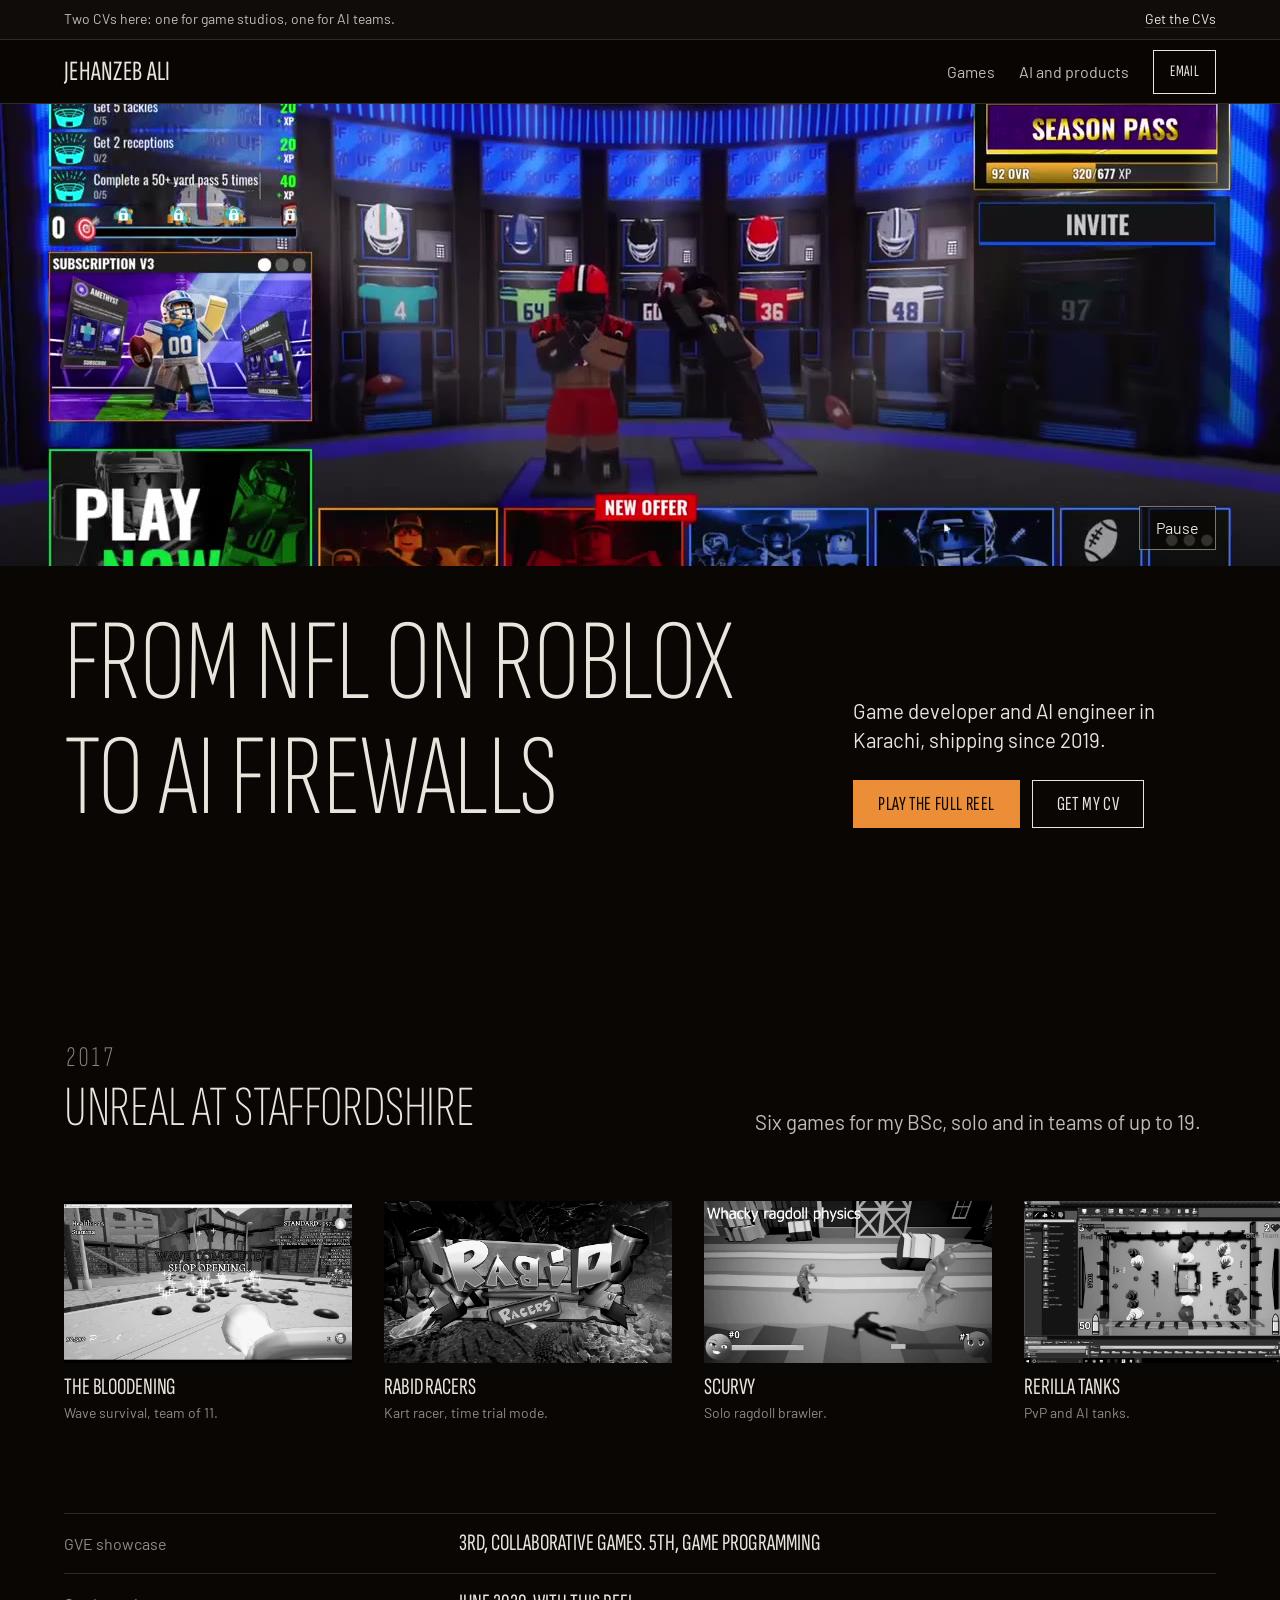
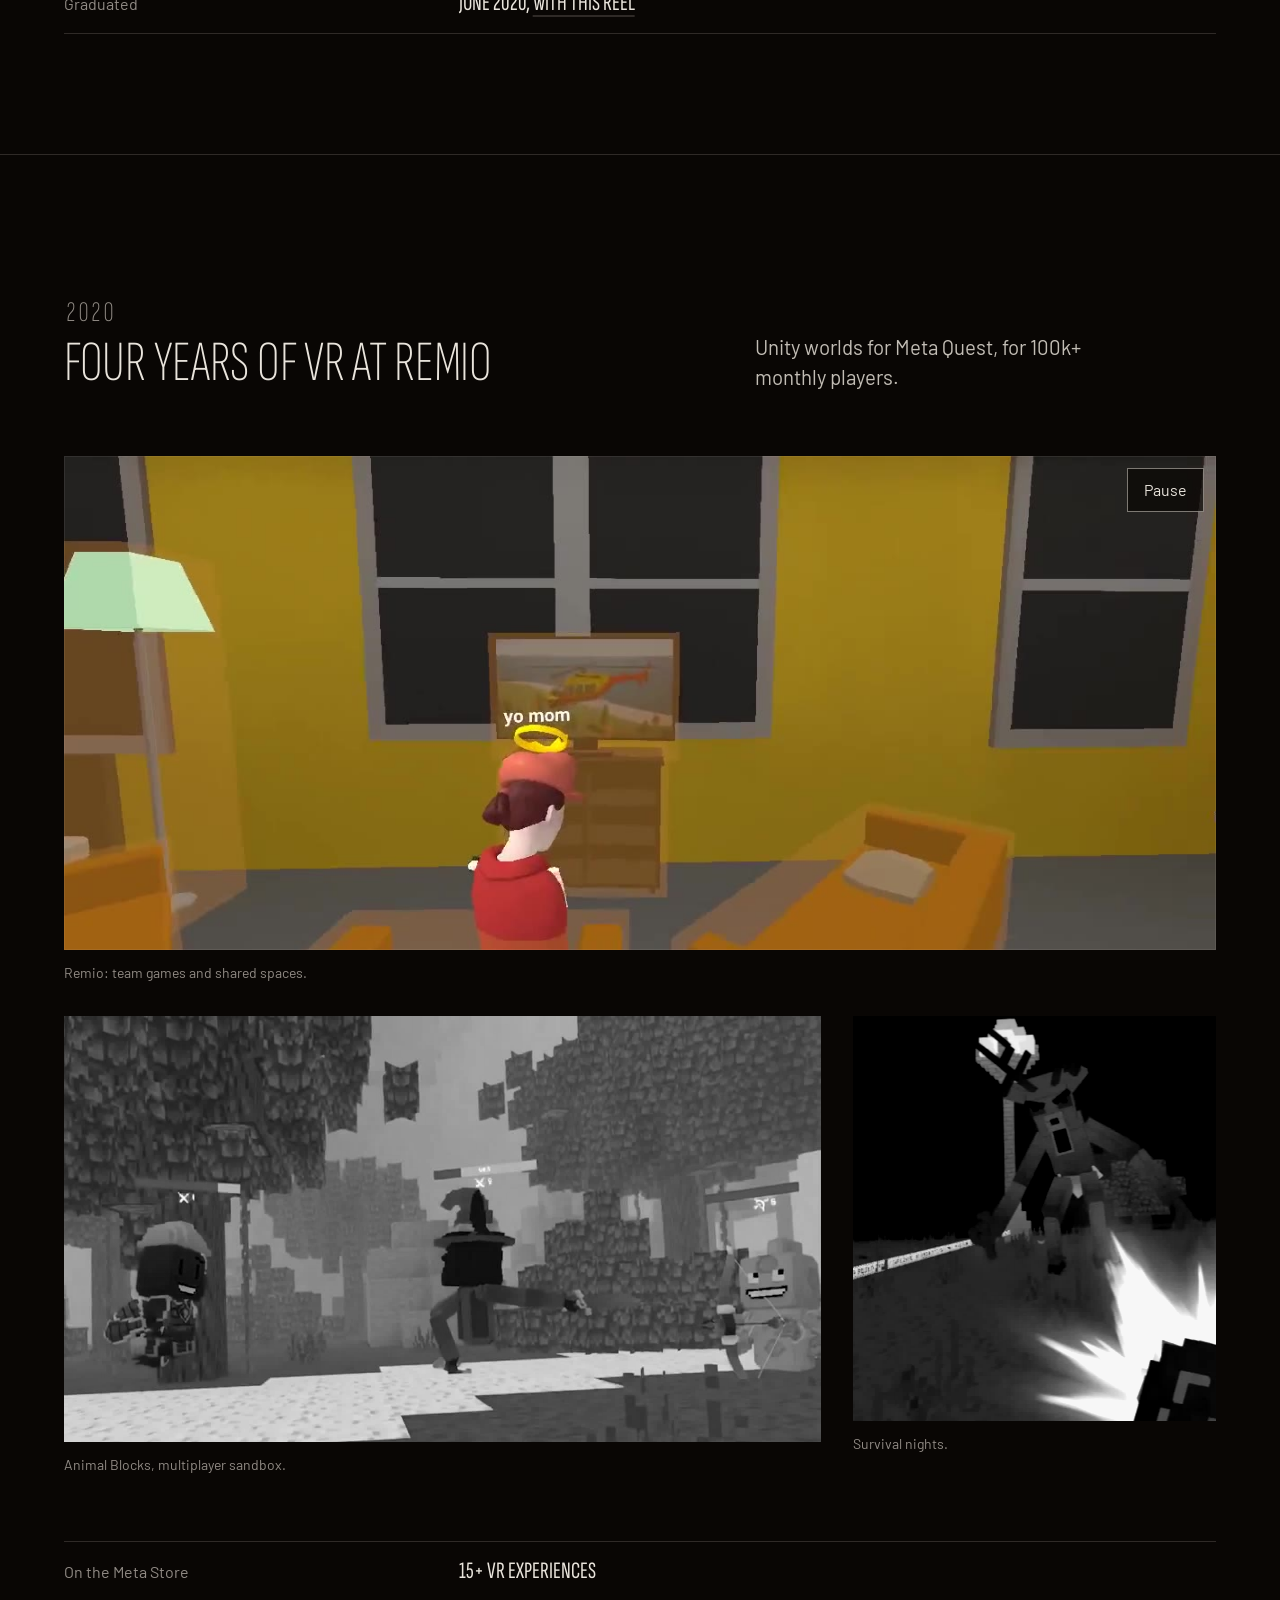
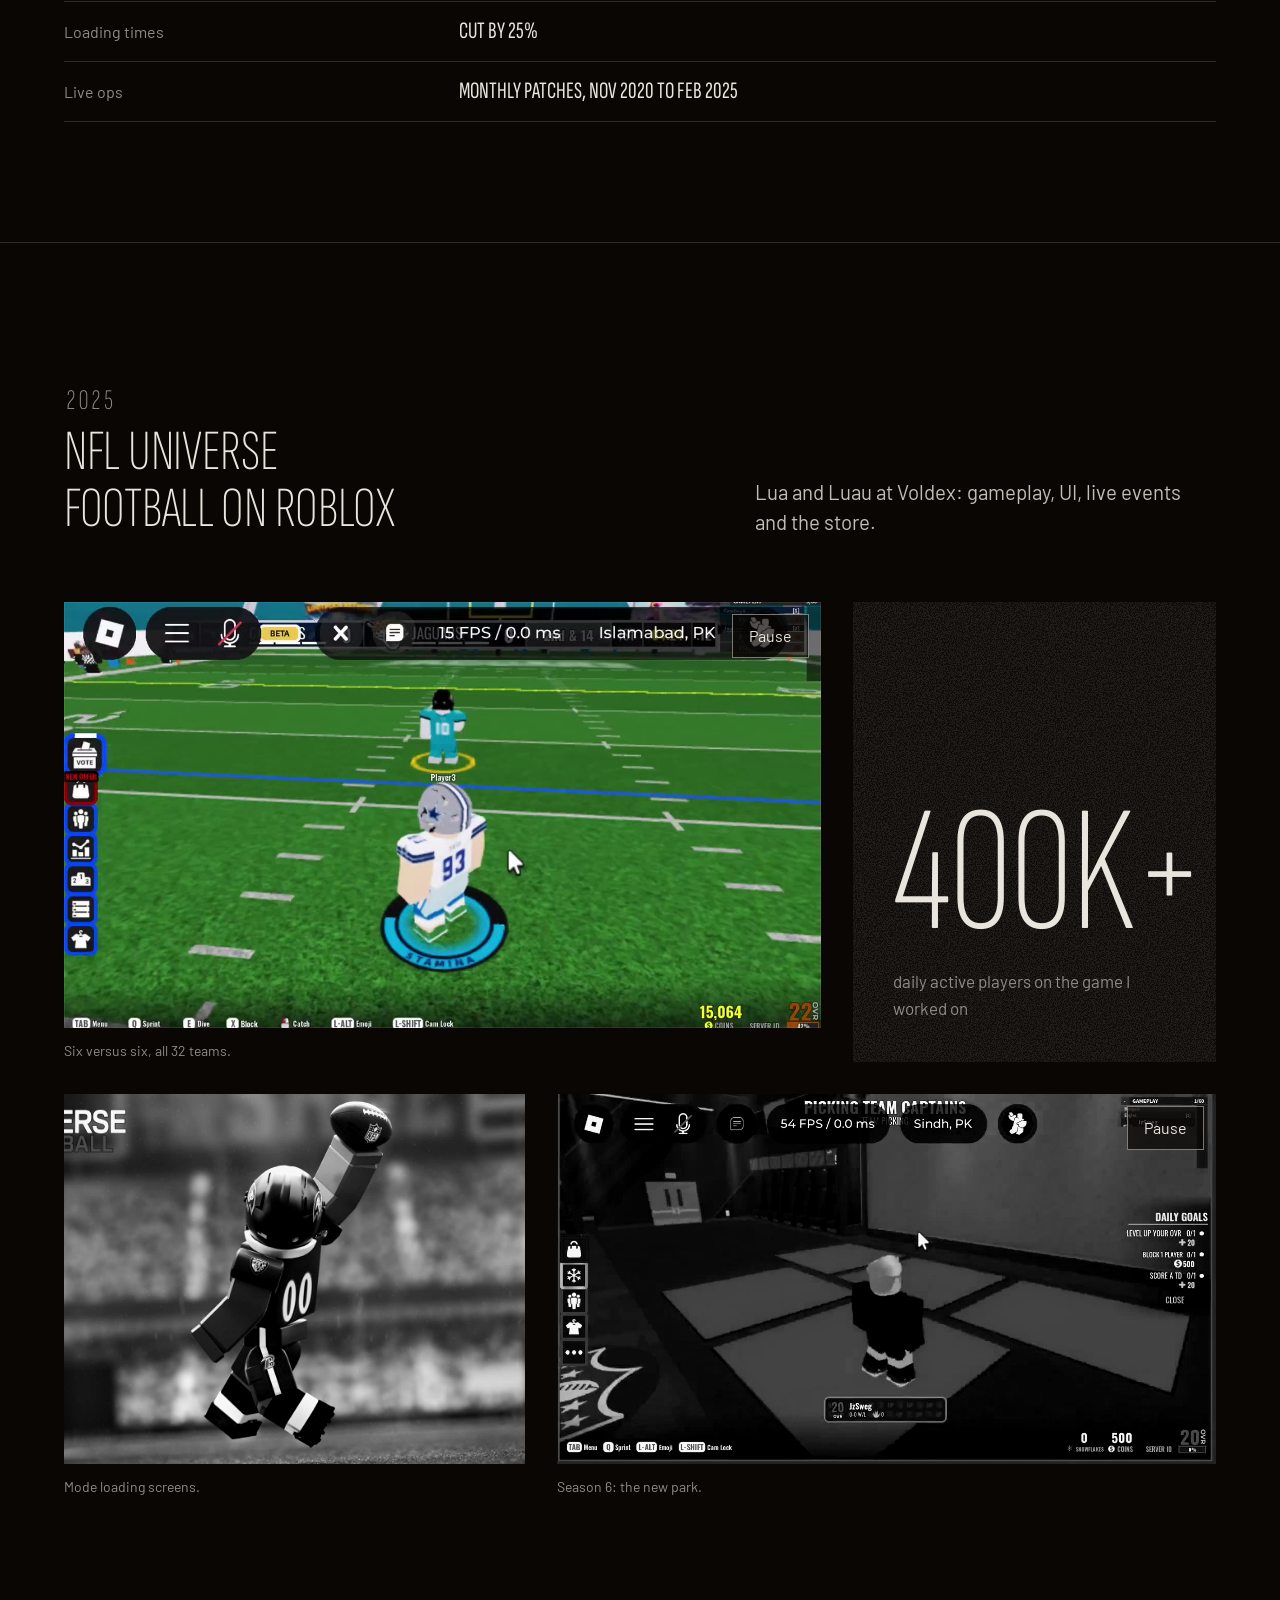
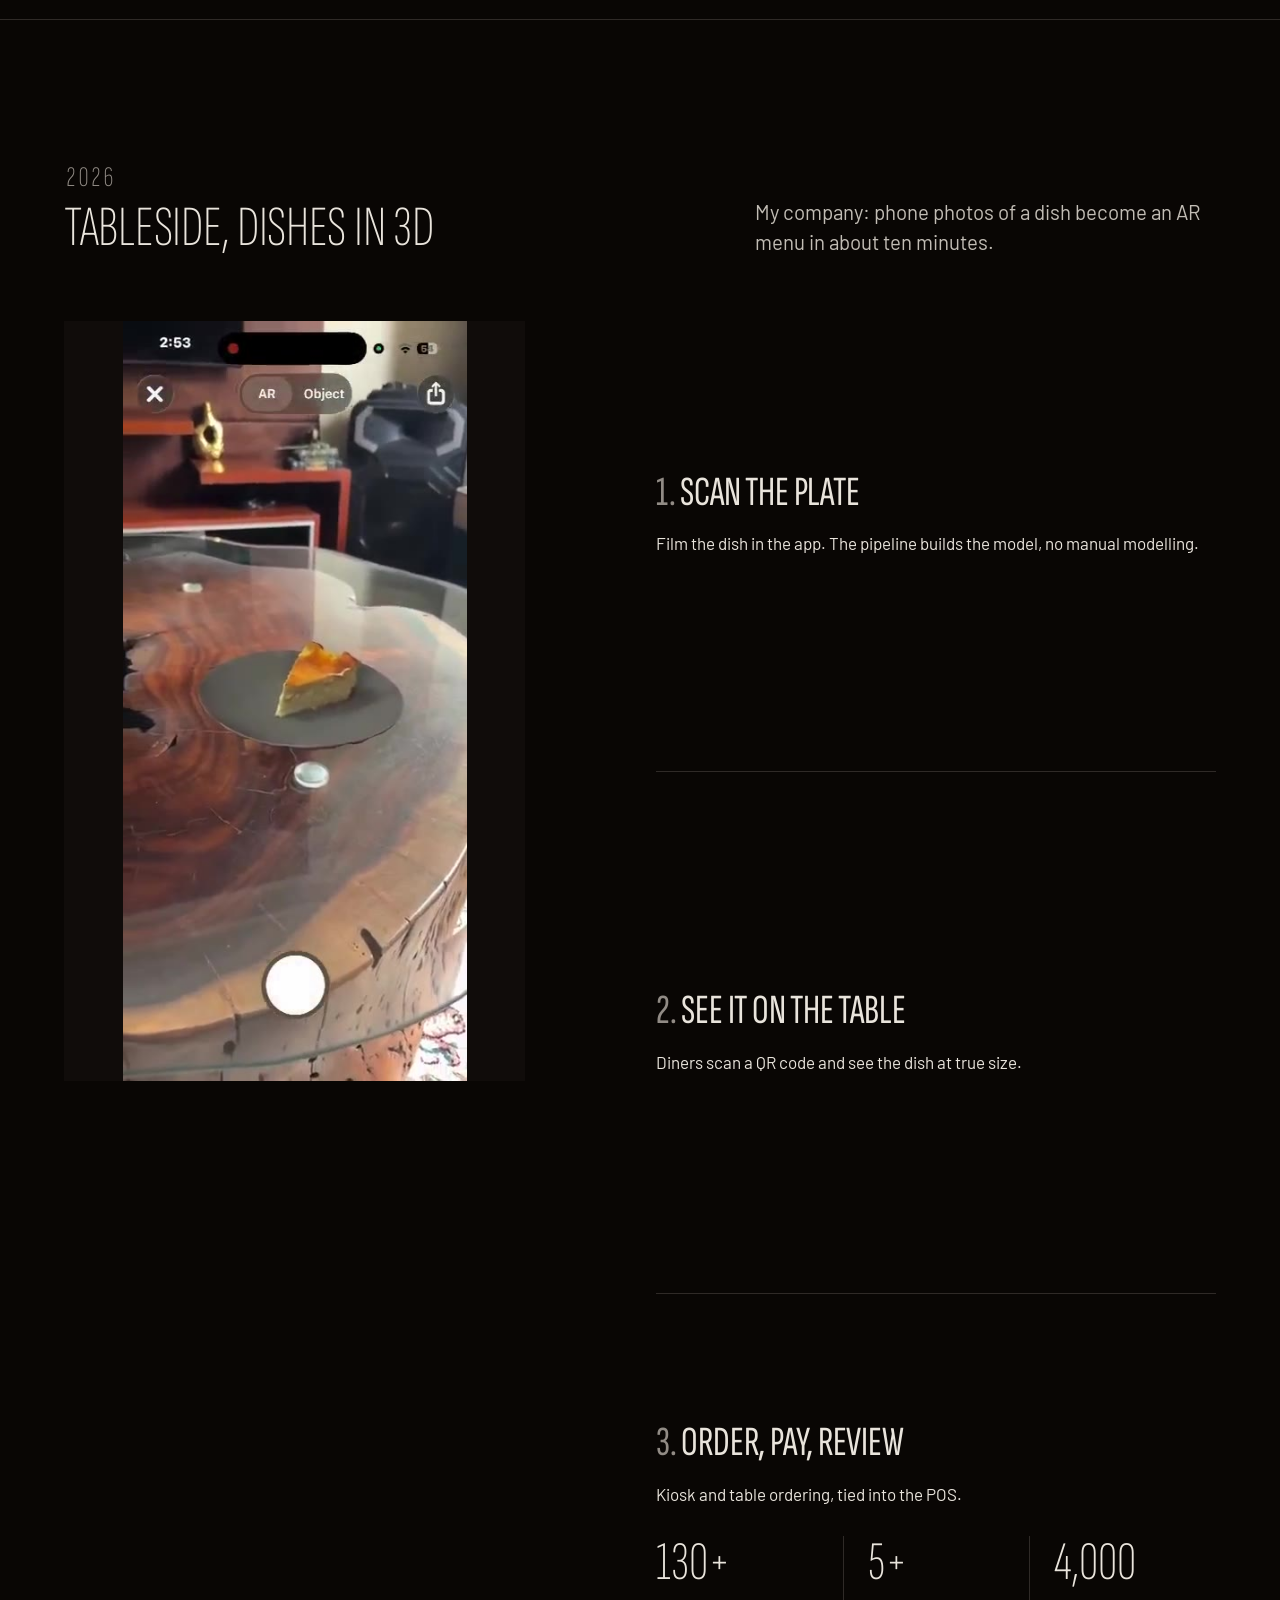
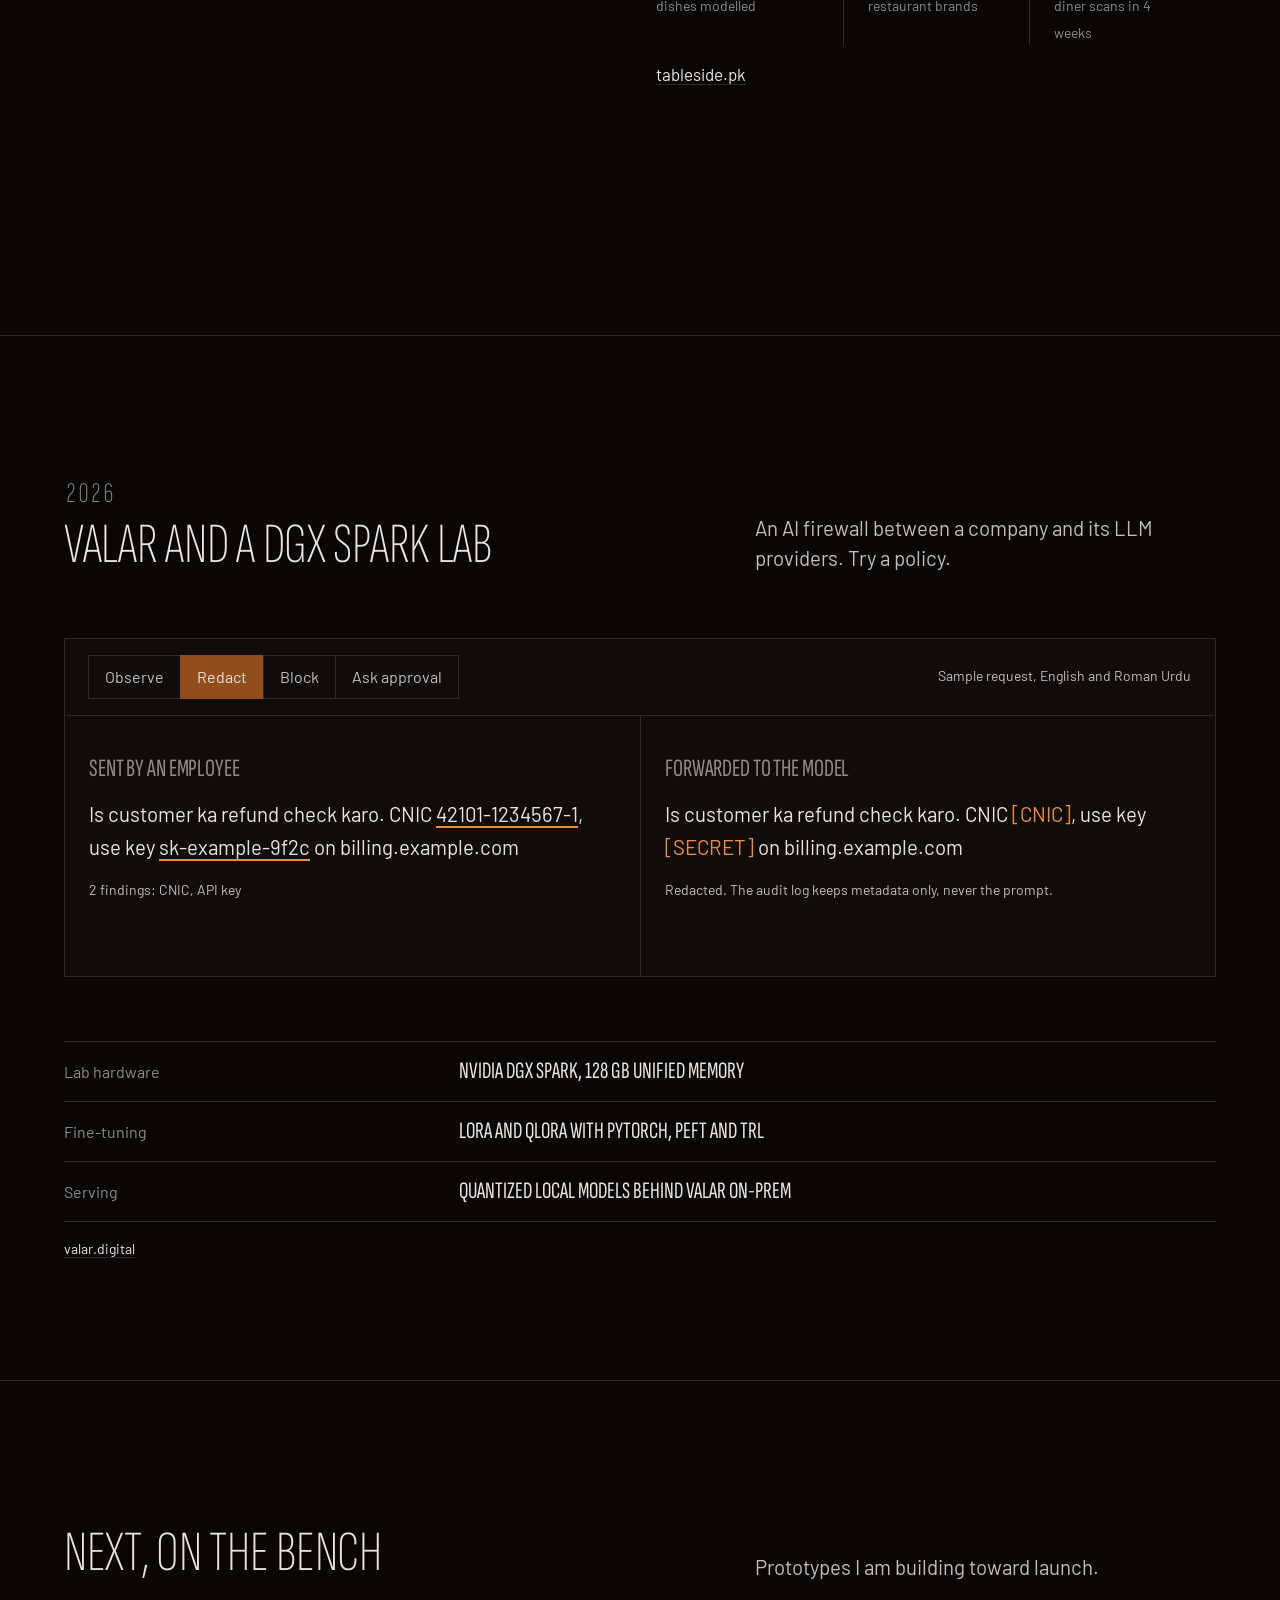
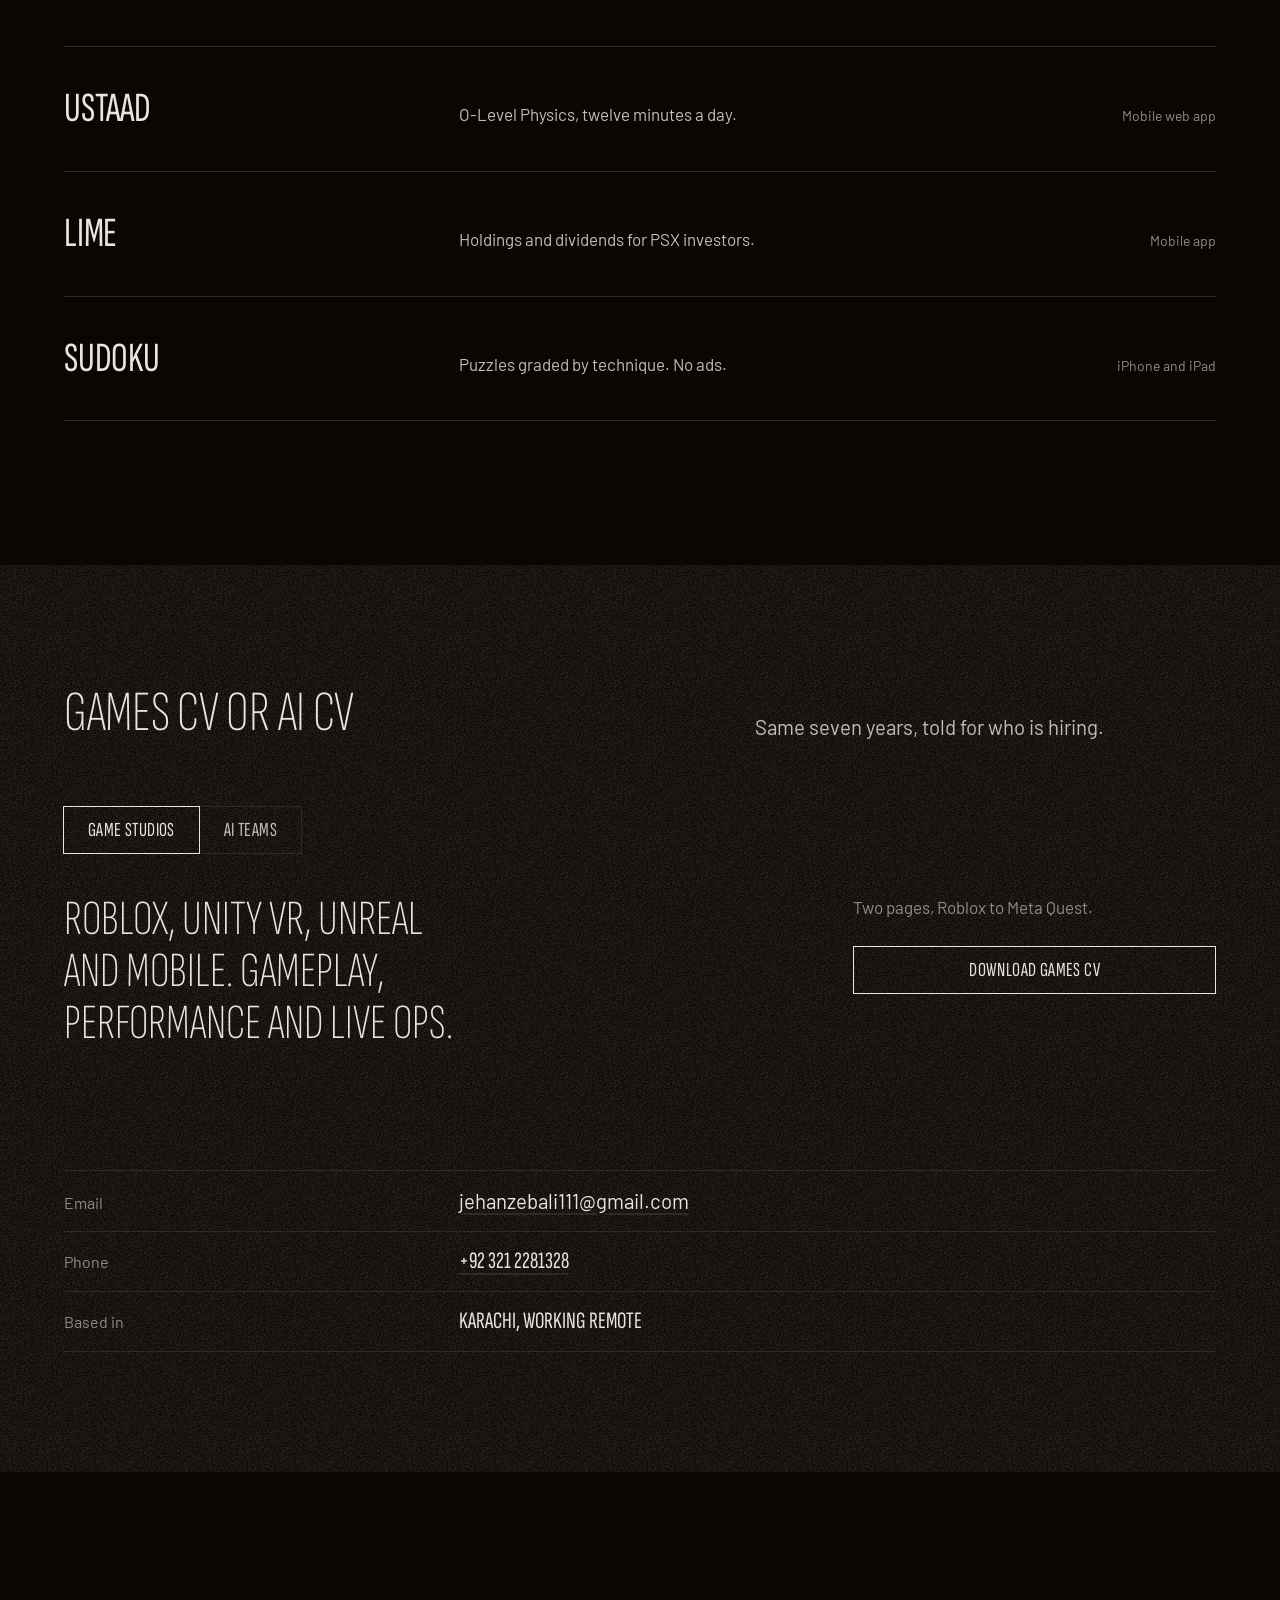
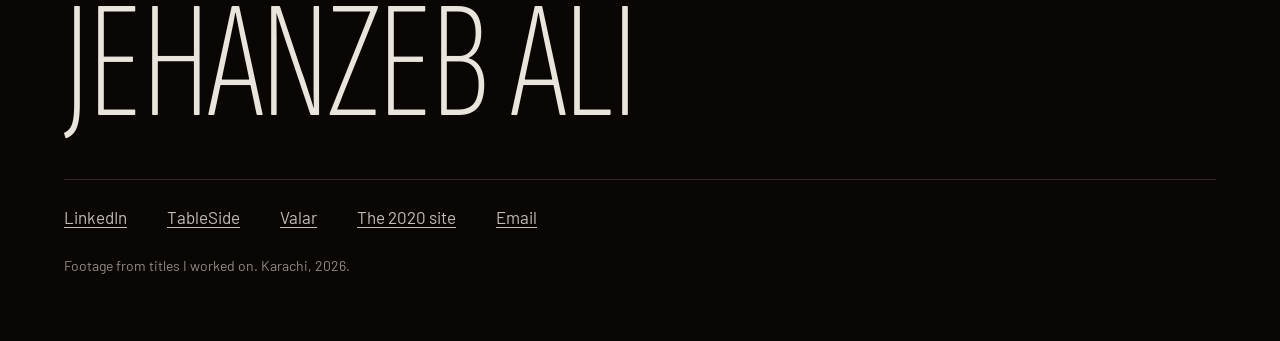
==== commit 833a8282: "Add files via upload" ====
--- a/index.html
+++ b/index.html
@@ -90,7 +90,7 @@
     </div>
     <figure class="live lead-frame" data-loop style="margin:0">
       <a class="print" href="https://www.meta.com/experiences/remio/5120897861344596/">
-        <div class="frame"><video muted loop playsinline preload="metadata" poster="media/remio-house.jpg" width="1280" height="720" aria-label="Remio: players meeting in a house on the Remio island"><source src="media/remio-house.mp4" type="video/mp4"></video></div>
+        <div class="frame"><video muted loop playsinline preload="metadata" poster="media/remio-house.jpg" width="1280" height="720" aria-label="Remio trailer: teams playing basketball on the Remio island"><source src="media/remio-house.mp4" type="video/mp4"></video></div>
         <figcaption><span>Remio: team games and shared spaces.</span></figcaption>
       </a>
       <button class="loop-toggle" type="button" data-loop-toggle>Pause</button>
@@ -124,7 +124,7 @@
     <div class="grid bento">
       <figure class="live t-lead" data-loop style="margin:0">
         <a class="print" href="https://www.roblox.com/games/184199275">
-          <div class="frame"><video muted loop playsinline preload="metadata" poster="media/nfl-play.jpg" width="1280" height="720" aria-label="NFL Universe Football: a catch and run in a live match"><source src="media/nfl-play.mp4" type="video/mp4"></video></div>
+          <div class="frame"><video muted loop playsinline preload="metadata" poster="media/nfl-play.jpg" width="1280" height="720" aria-label="NFL Universe Football ranked trailer: a run and a touchdown celebration"><source src="media/nfl-play.mp4" type="video/mp4"></video></div>
           <figcaption><span>Six versus six, all 32 teams.</span></figcaption>
         </a>
         <button class="loop-toggle" type="button" data-loop-toggle>Pause</button>
@@ -139,8 +139,8 @@
       </a>
       <figure class="live t-b" data-loop style="margin:0">
         <a class="print" href="https://www.roblox.com/games/184199275">
-          <div class="frame"><video class="mono" muted loop playsinline preload="metadata" poster="media/nfl-lobby.jpg" width="1280" height="720" aria-label="The locker room lobby where team captains draft players"><source src="media/nfl-lobby.mp4" type="video/mp4"></video></div>
-          <figcaption><span>The captains draft room.</span></figcaption>
+          <div class="frame"><video class="mono" muted loop playsinline preload="metadata" poster="media/nfl-lobby.jpg" width="1280" height="720" aria-label="Season 6 trailer: a flyover of the new park and its volcano"><source src="media/nfl-lobby.mp4" type="video/mp4"></video></div>
+          <figcaption><span>Season 6: the new park.</span></figcaption>
         </a>
         <button class="loop-toggle" type="button" data-loop-toggle>Pause</button>
       </figure>
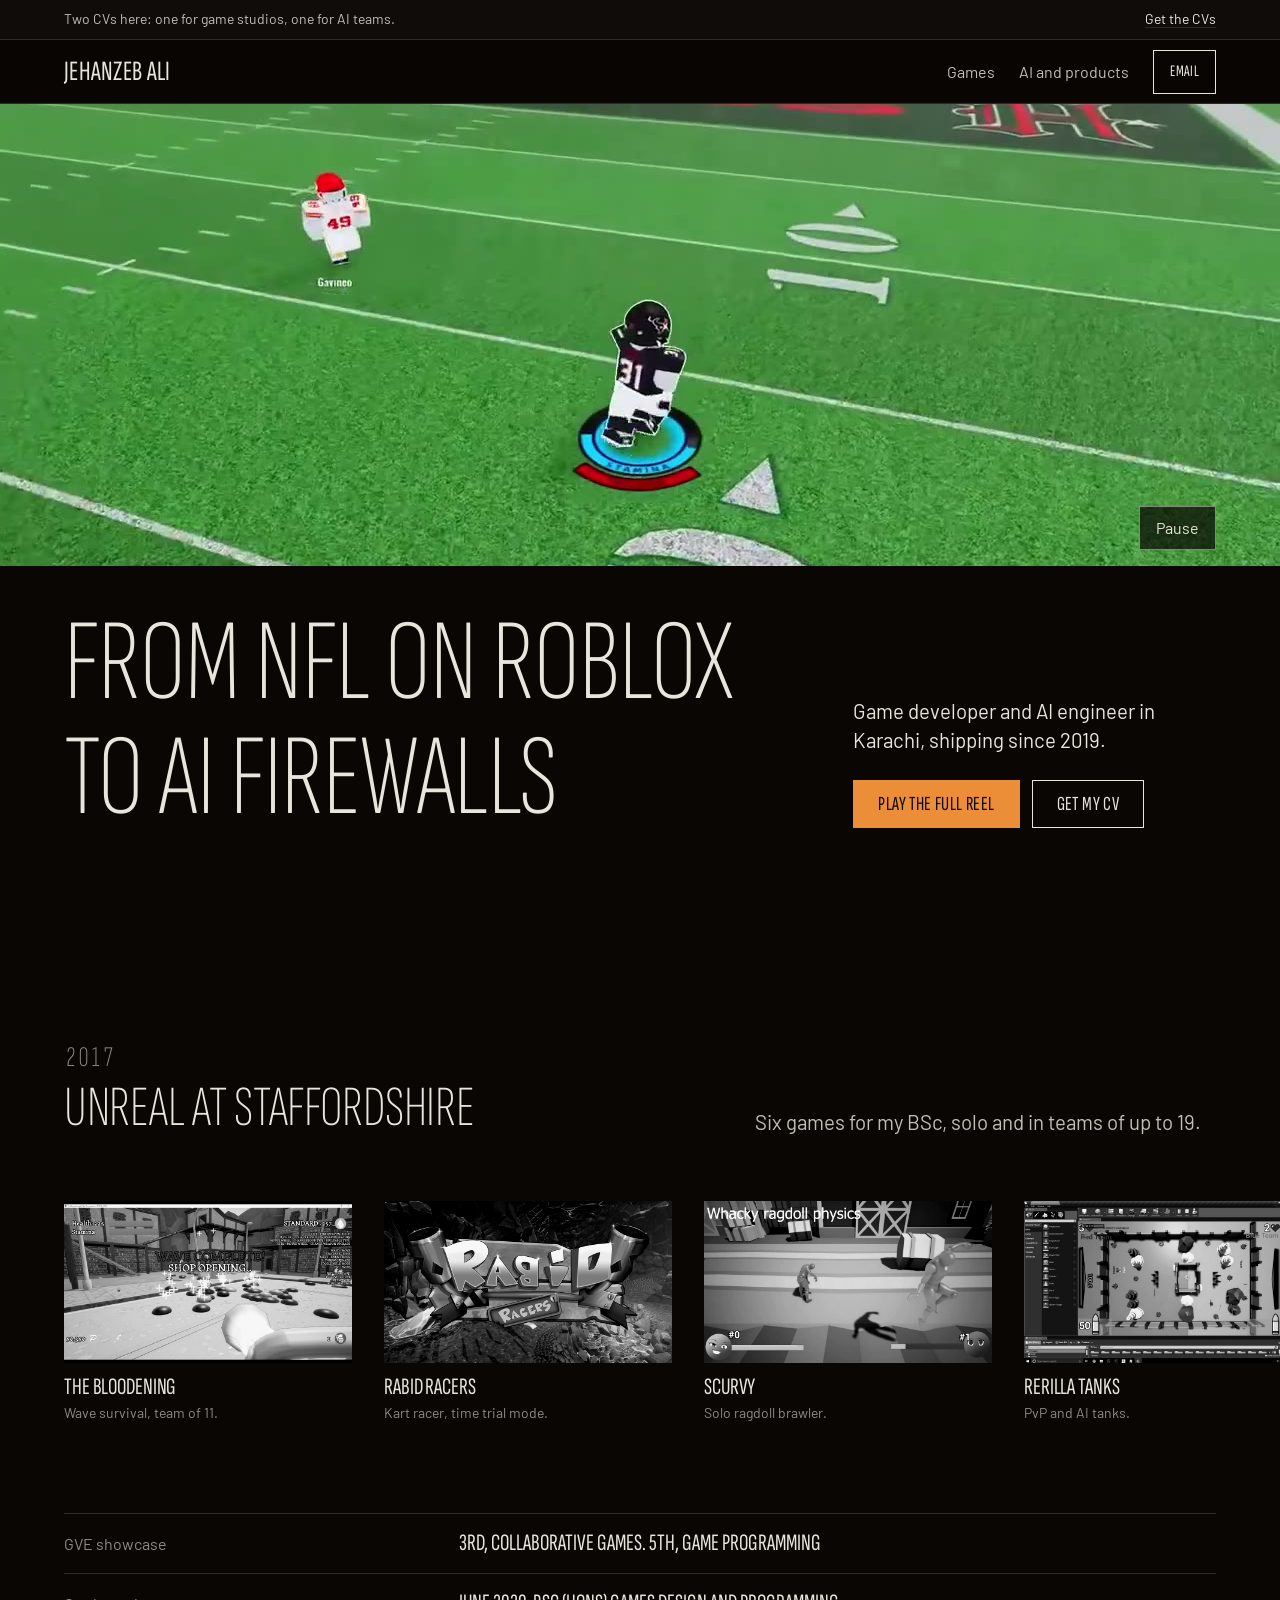
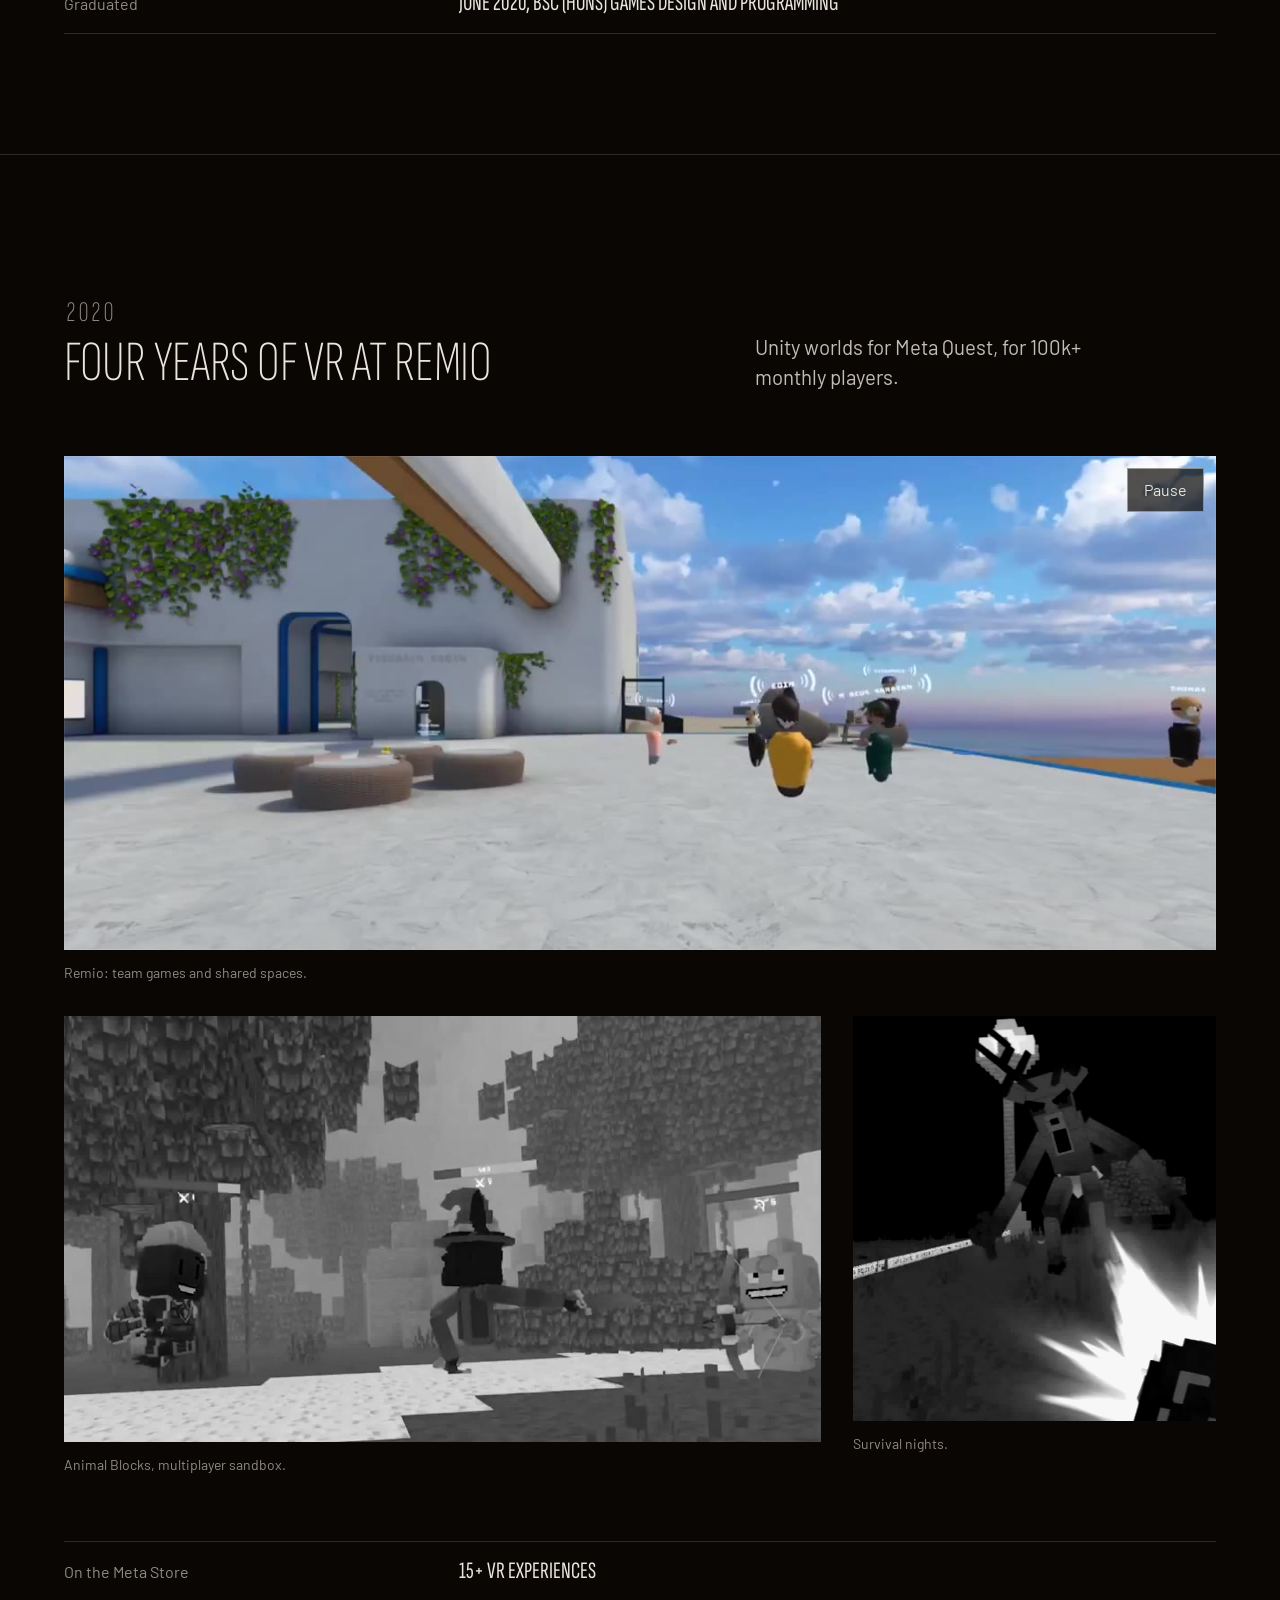
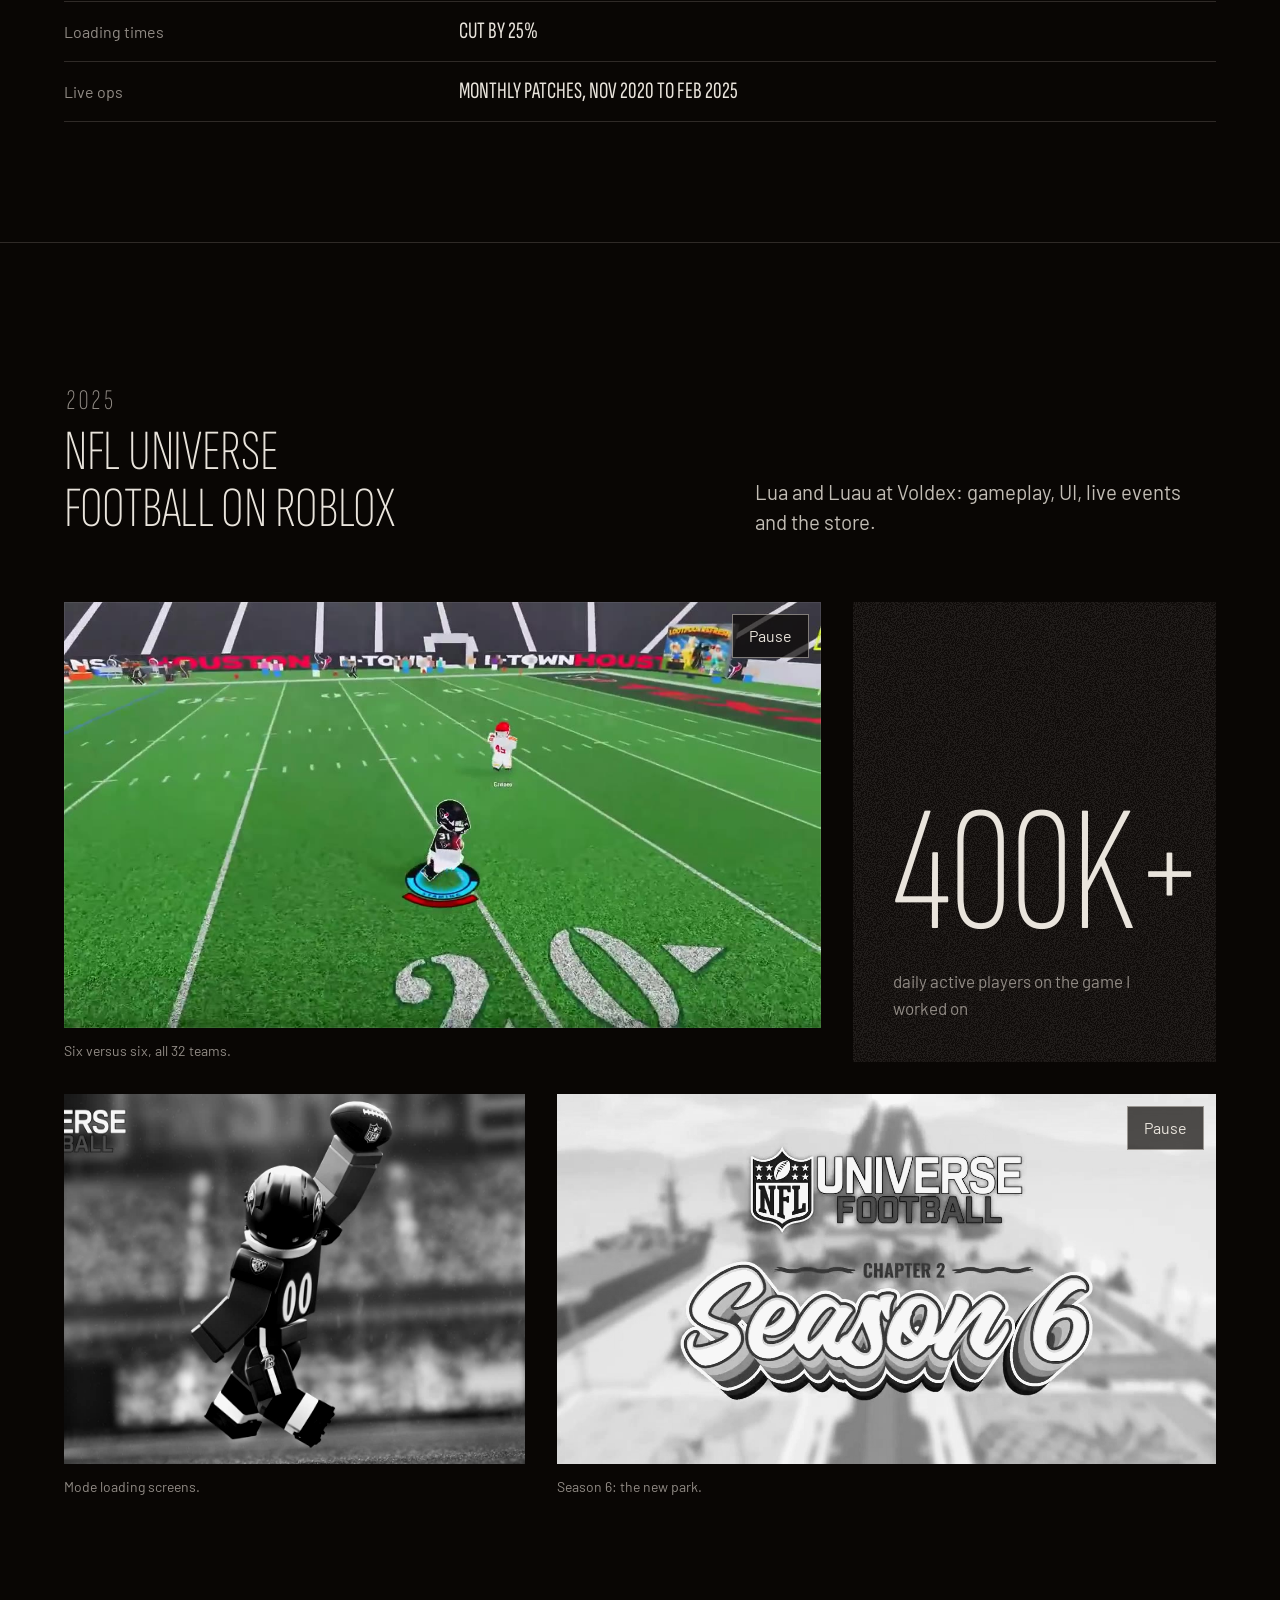
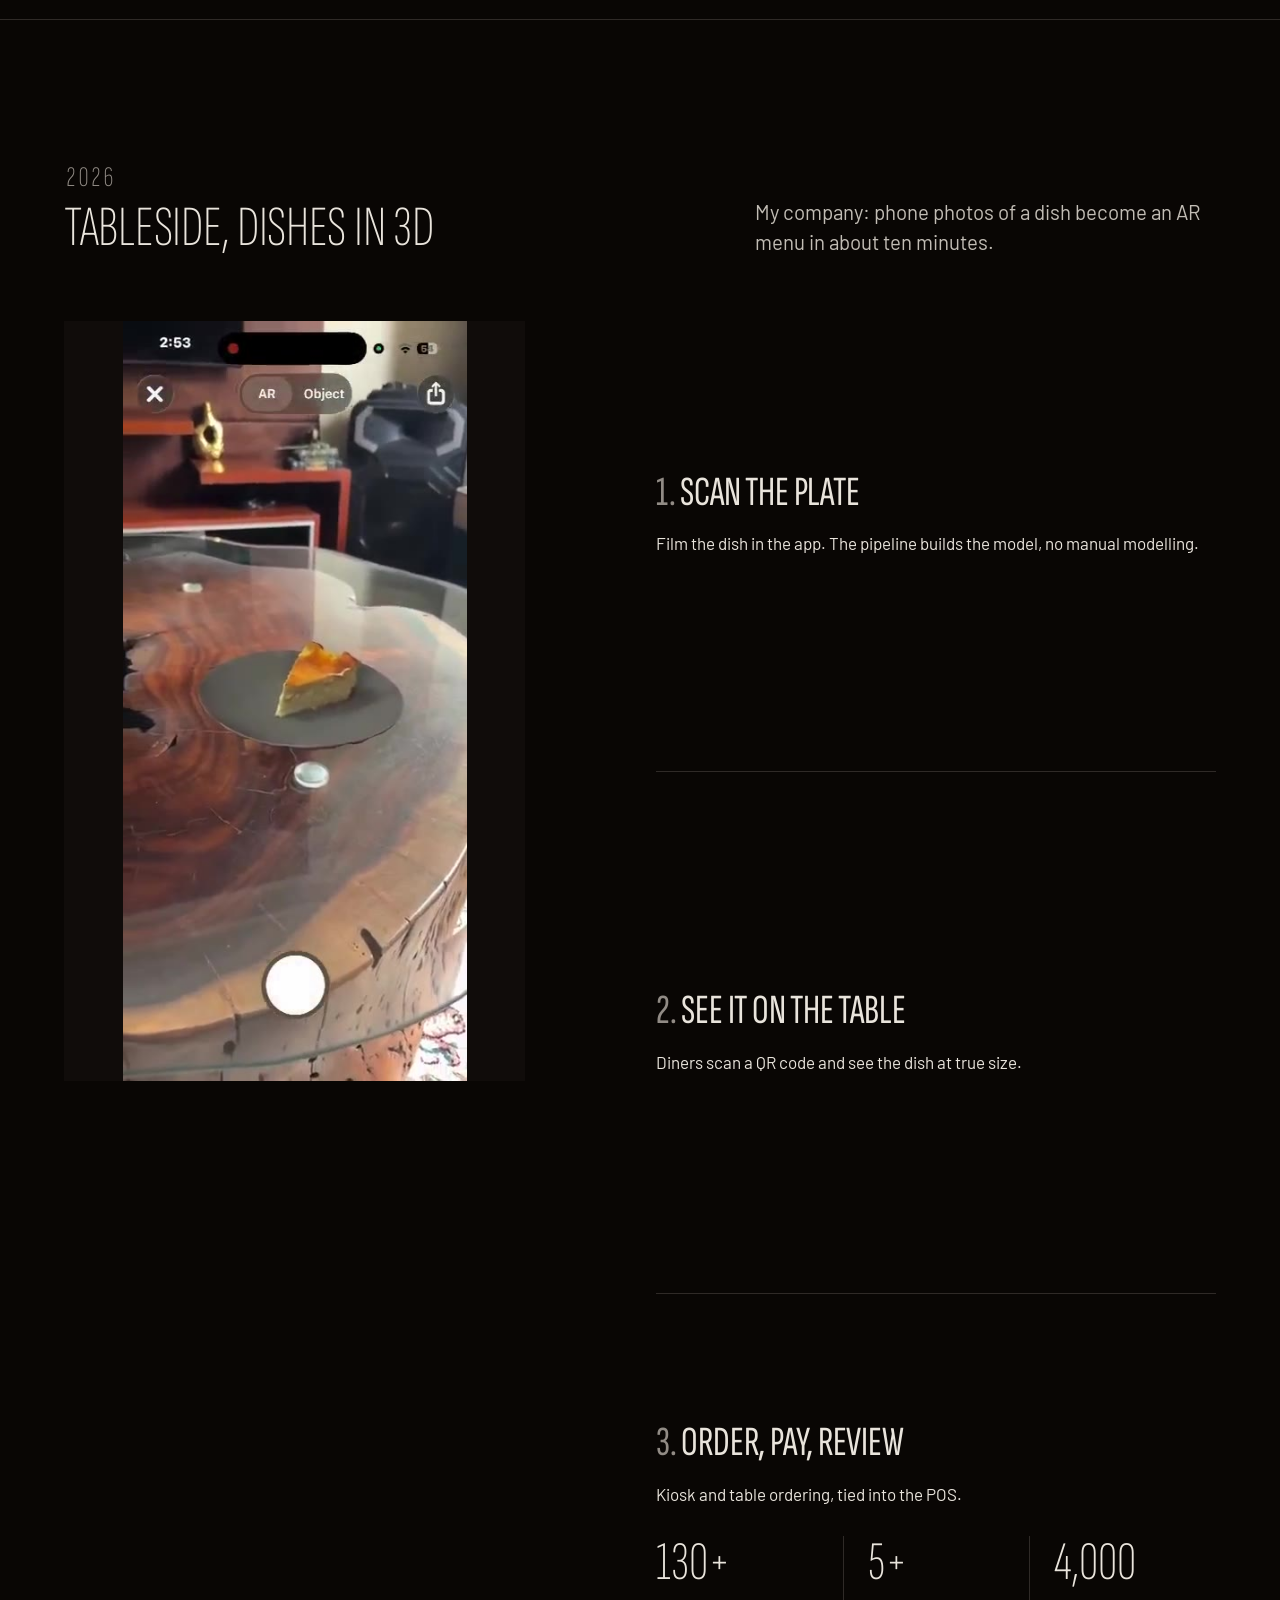
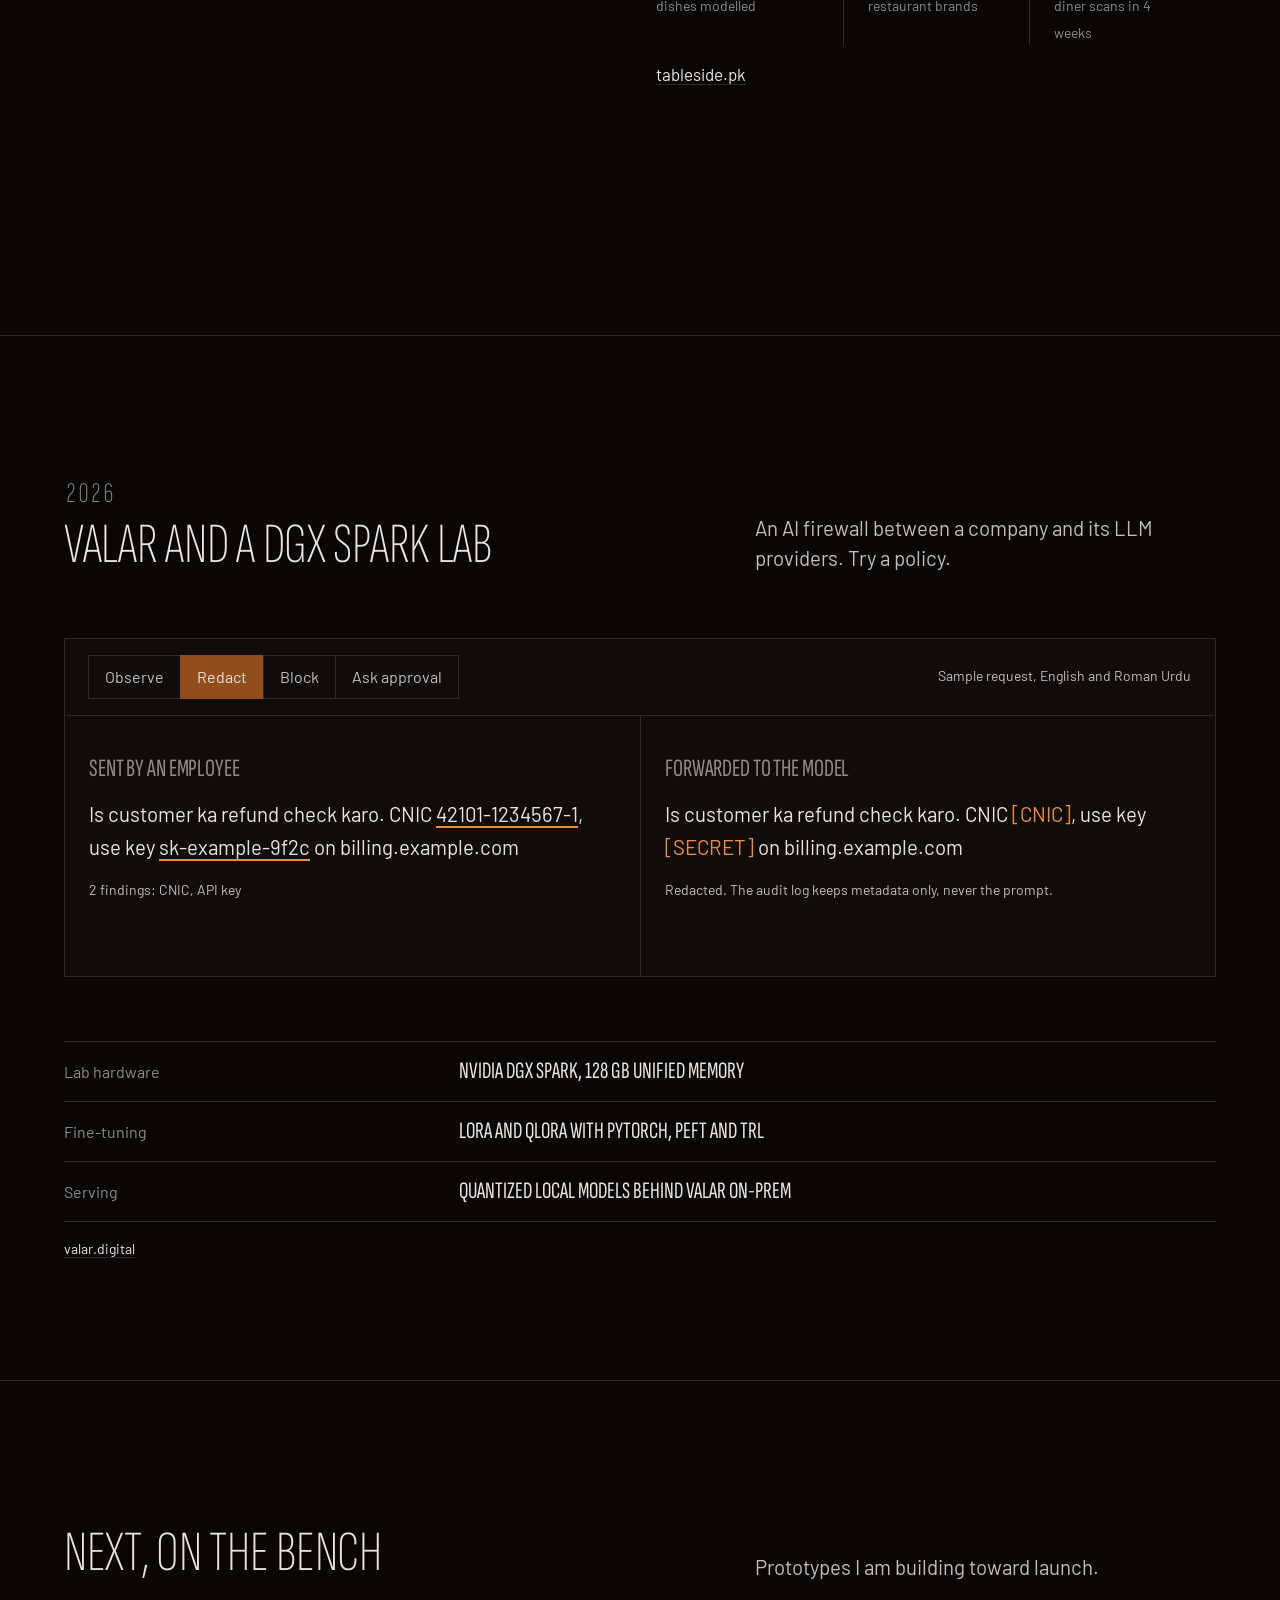
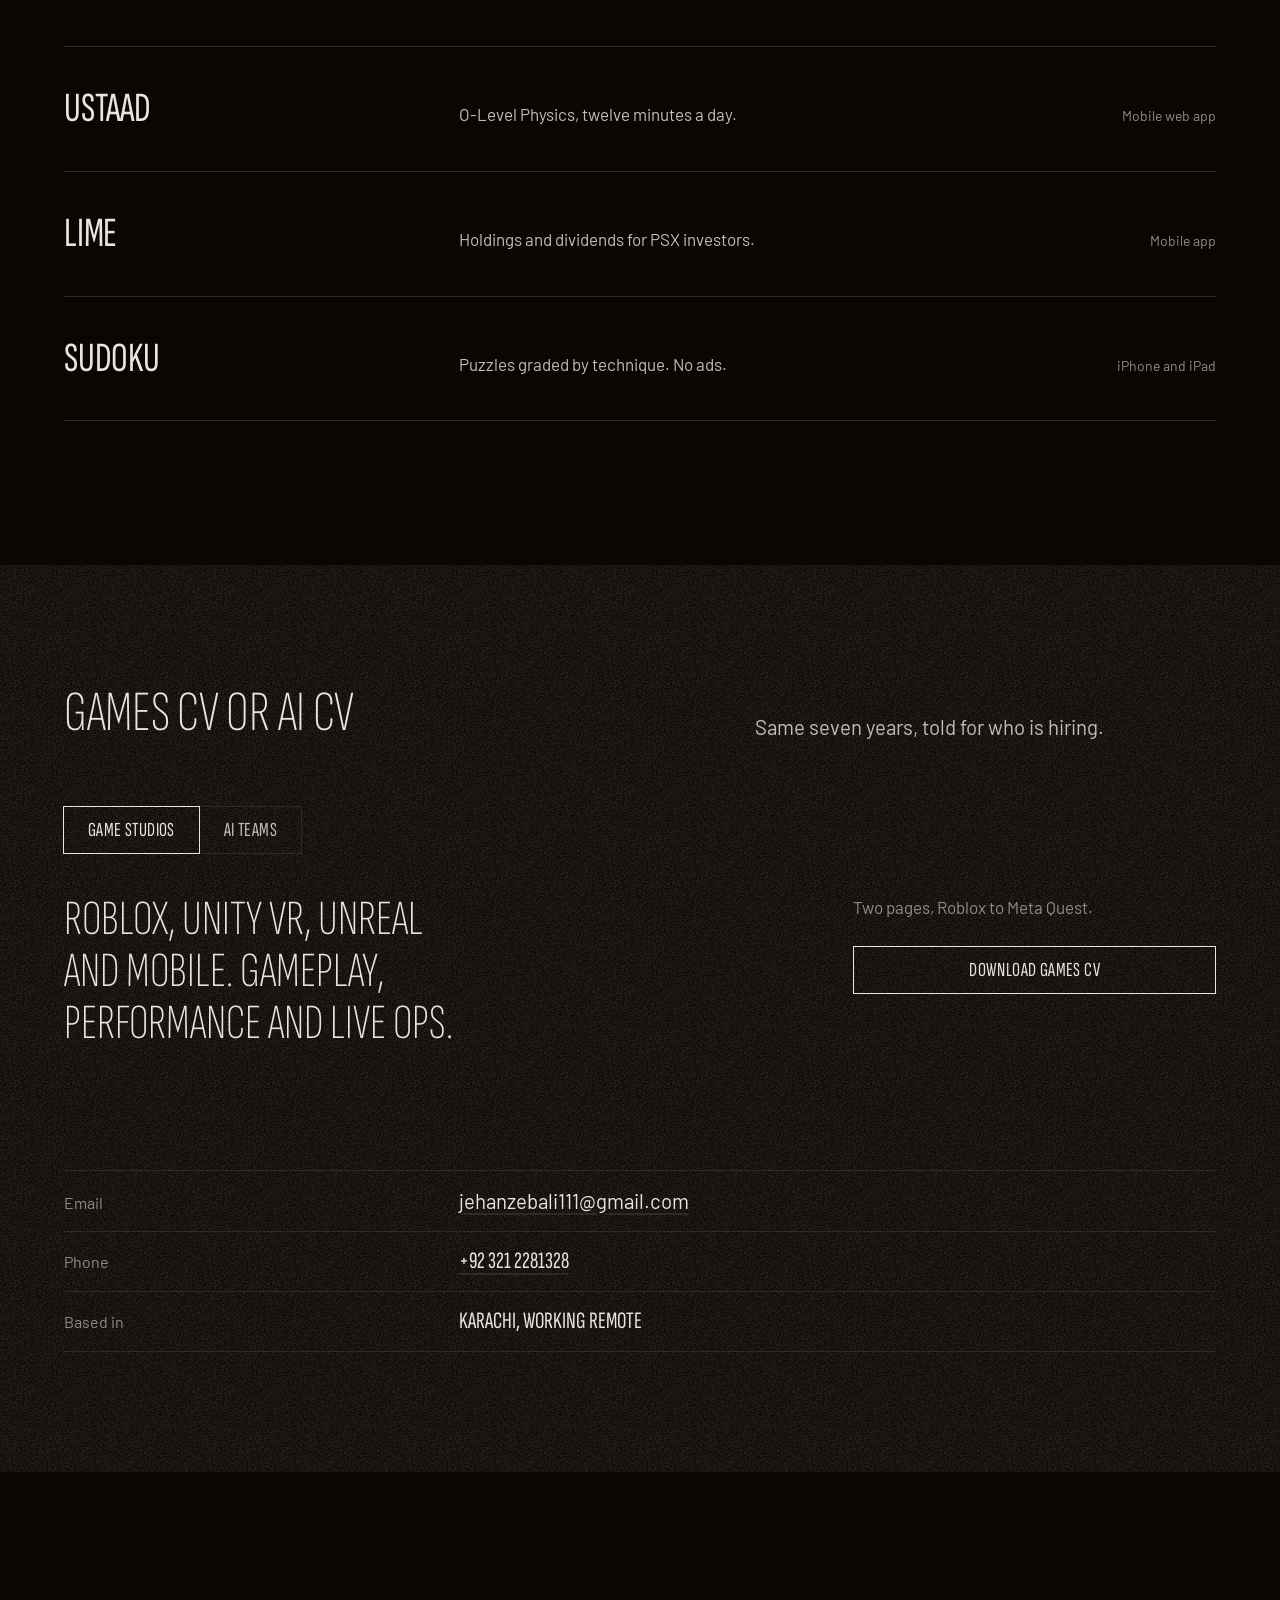
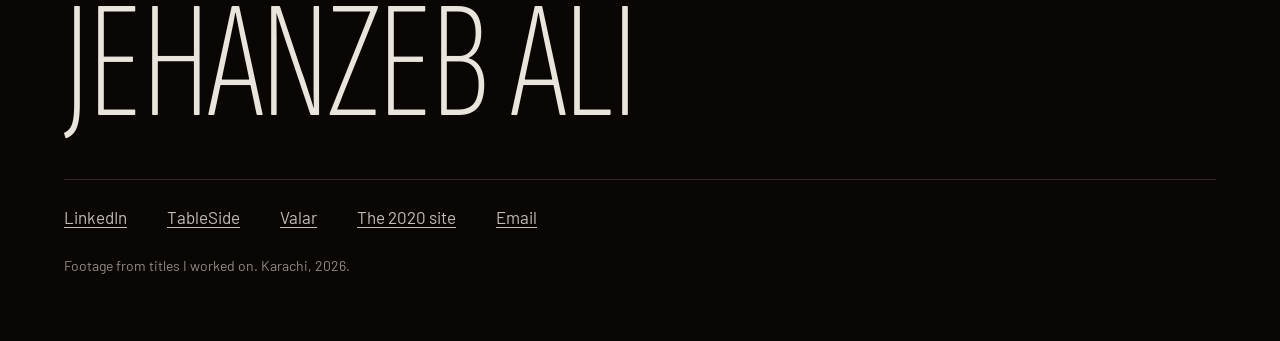
==== commit eb774227: "Add files via upload" ====
--- a/index.html
+++ b/index.html
@@ -7,7 +7,11 @@
 <meta name="description" content="Jehanzeb Ali builds games, VR worlds and AI products in Karachi: NFL Universe Football on Roblox, Remio and Animal Blocks for Meta Quest, TableSide and Valar.">
 <meta property="og:title" content="Jehanzeb Ali, game developer and AI engineer">
 <meta property="og:description" content="Showreel, games, VR and AI work from 2017 to 2026, with two CVs.">
-<meta property="og:image" content="media/hero-loop.jpg">
+<meta property="og:image" content="https://jehanzeb.xyz/media/hero-loop.jpg">
+<meta property="og:url" content="https://jehanzeb.xyz/">
+<meta property="og:type" content="website">
+<meta name="twitter:card" content="summary_large_image">
+<link rel="canonical" href="https://jehanzeb.xyz/">
 <meta name="theme-color" content="#14110e">
 <link rel="icon" href="favicon.svg" type="image/svg+xml">
 <link rel="preload" href="fonts/sofia-sans-extra-condensed-latin-200-normal.woff2" as="font" type="font/woff2" crossorigin>
@@ -77,7 +81,7 @@
   <div class="container sheet">
     <dl>
       <div class="row"><dt>GVE showcase</dt><dd>3rd, collaborative games. 5th, game programming</dd></div>
-      <div class="row"><dt>Graduated</dt><dd>June 2020, <a class="link" href="https://www.youtube.com/watch?v=56IYcTIOB6Q">with this reel</a></dd></div>
+      <div class="row"><dt>Graduated</dt><dd>June 2020, BSc (Hons) Games Design and Programming</dd></div>
     </dl>
   </div>
 </section>
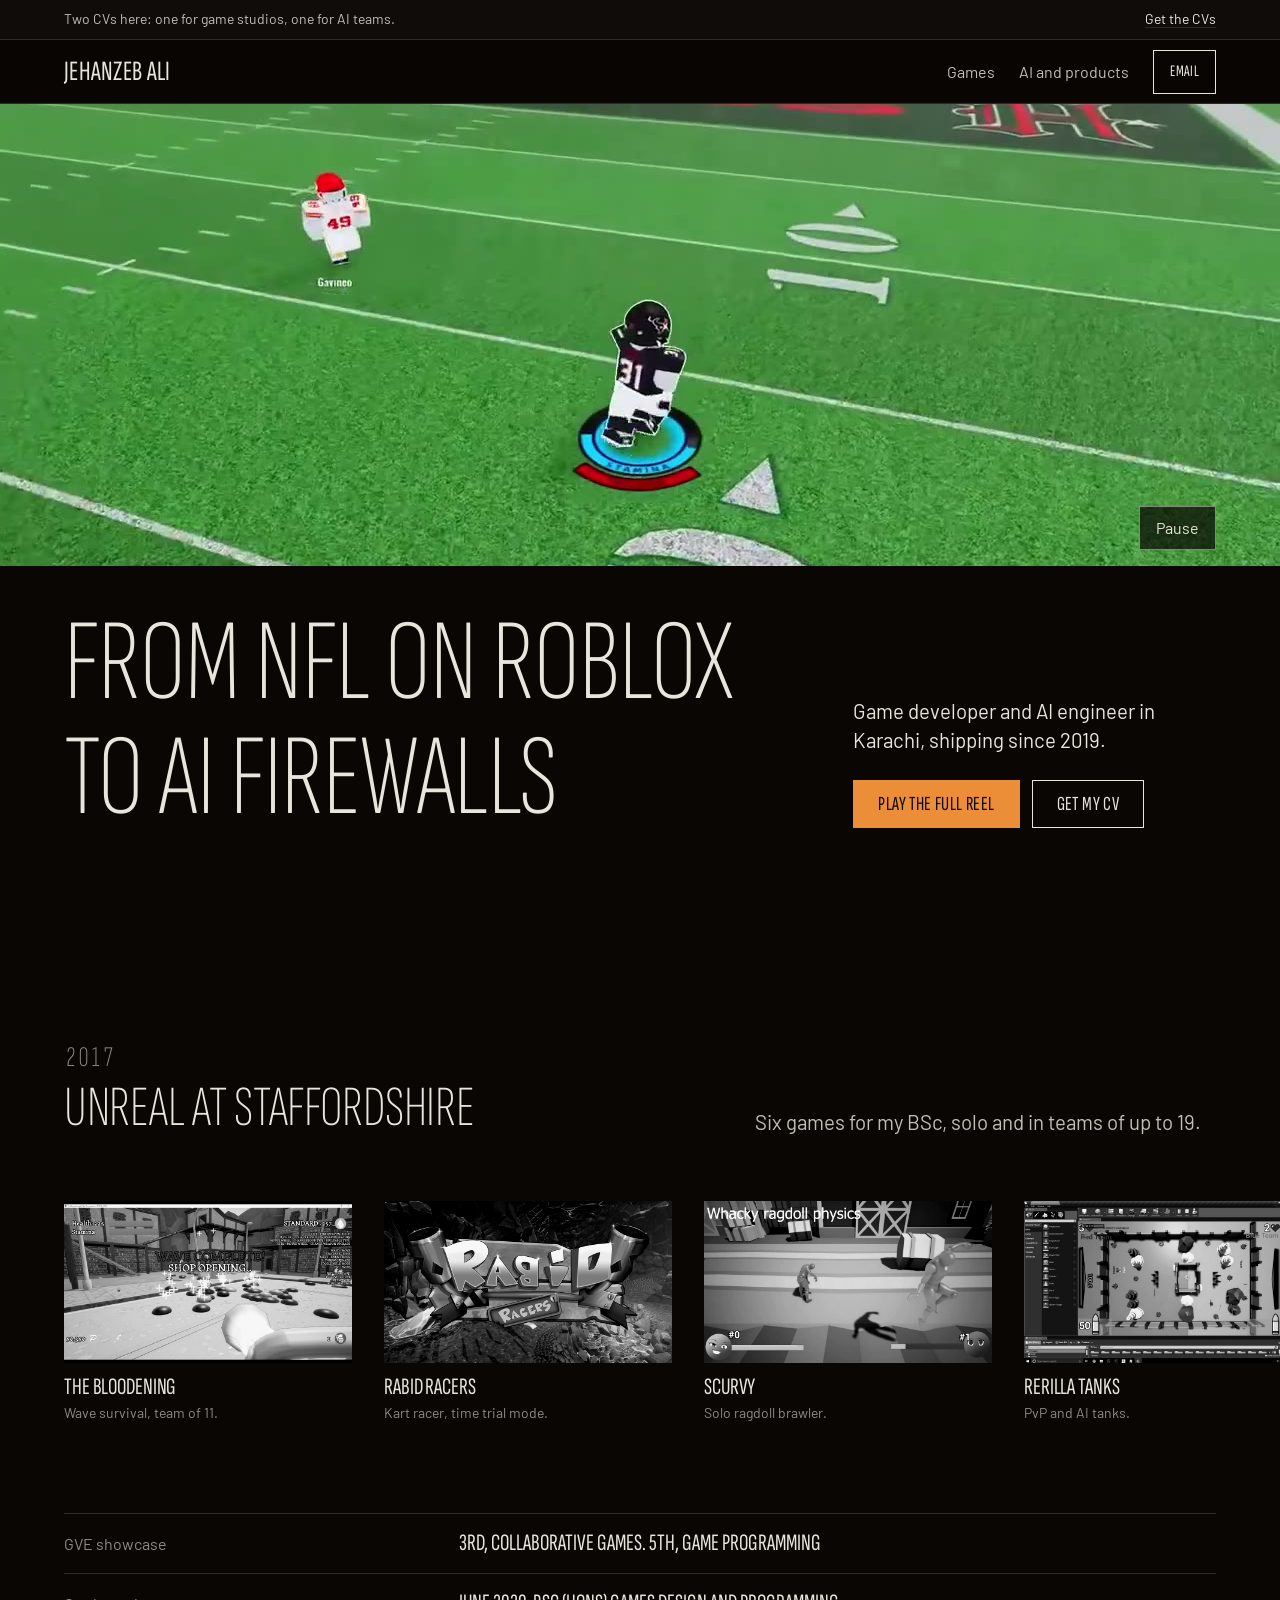
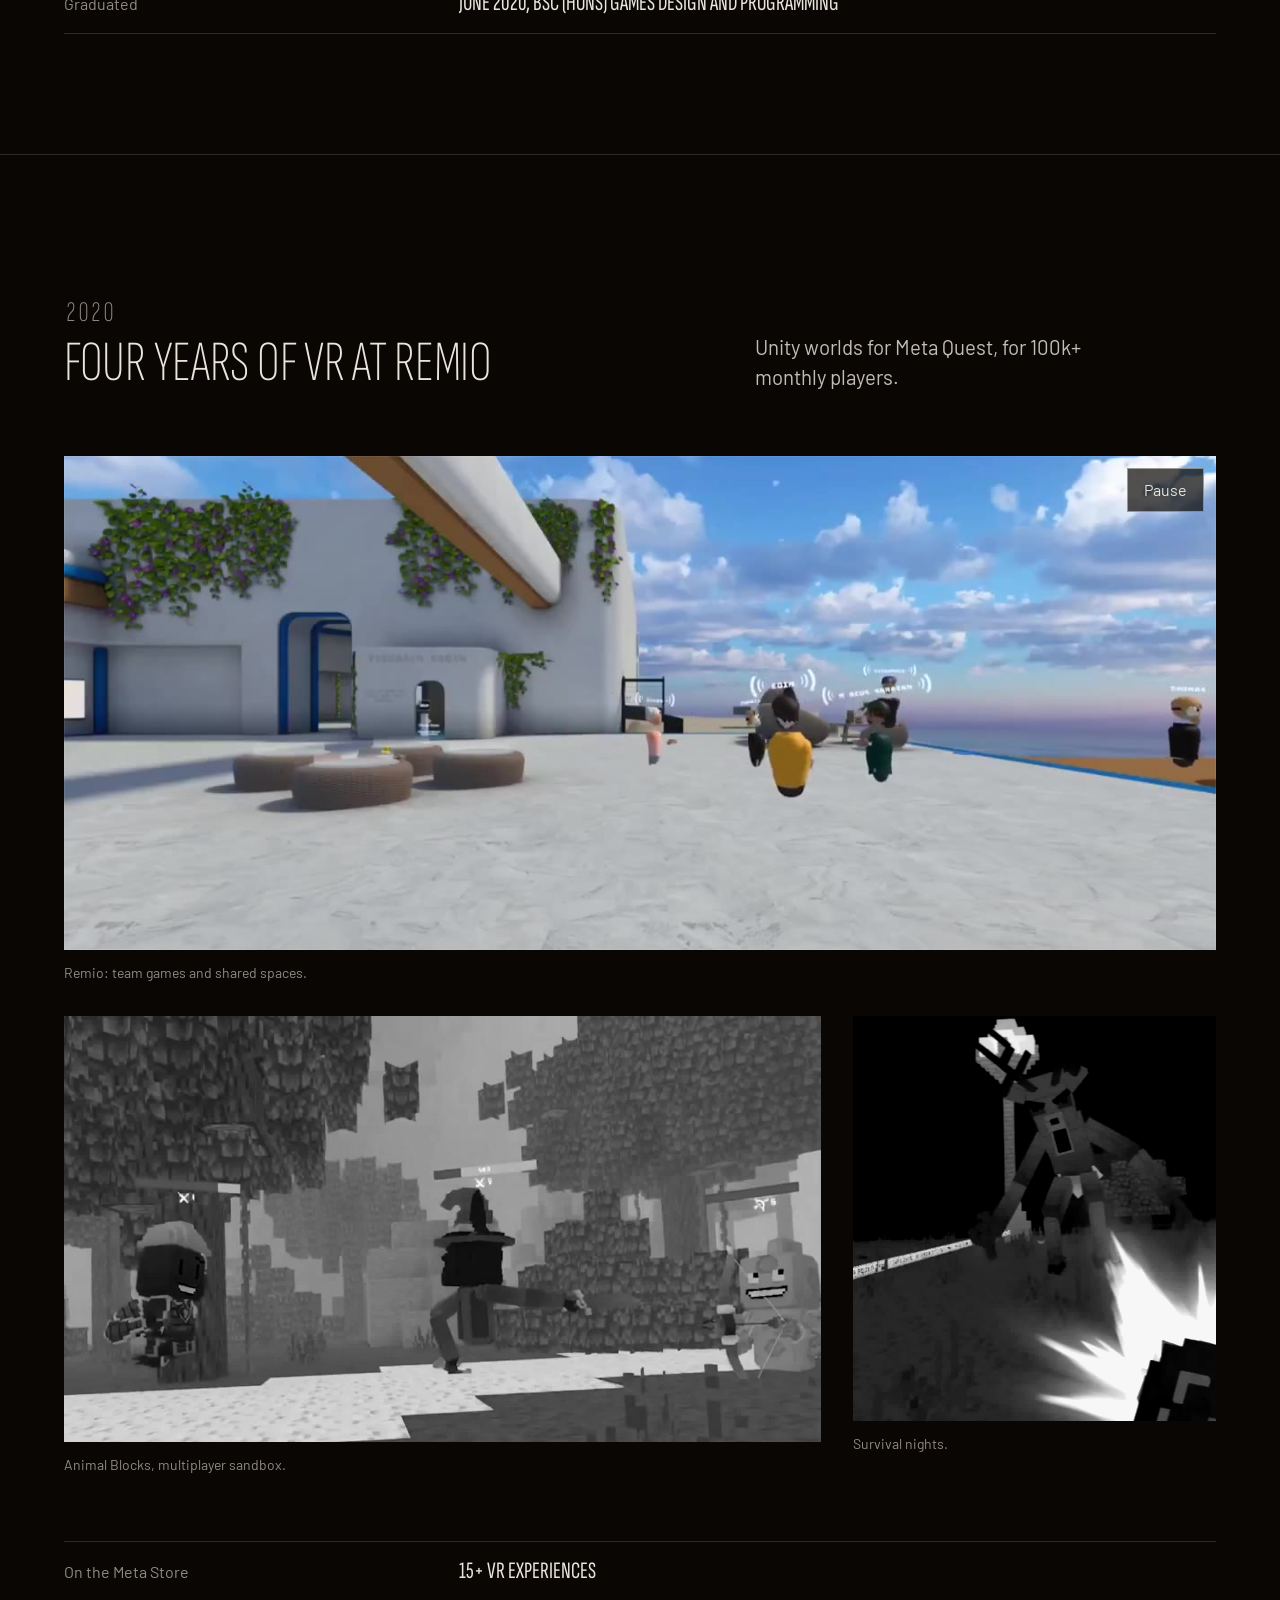
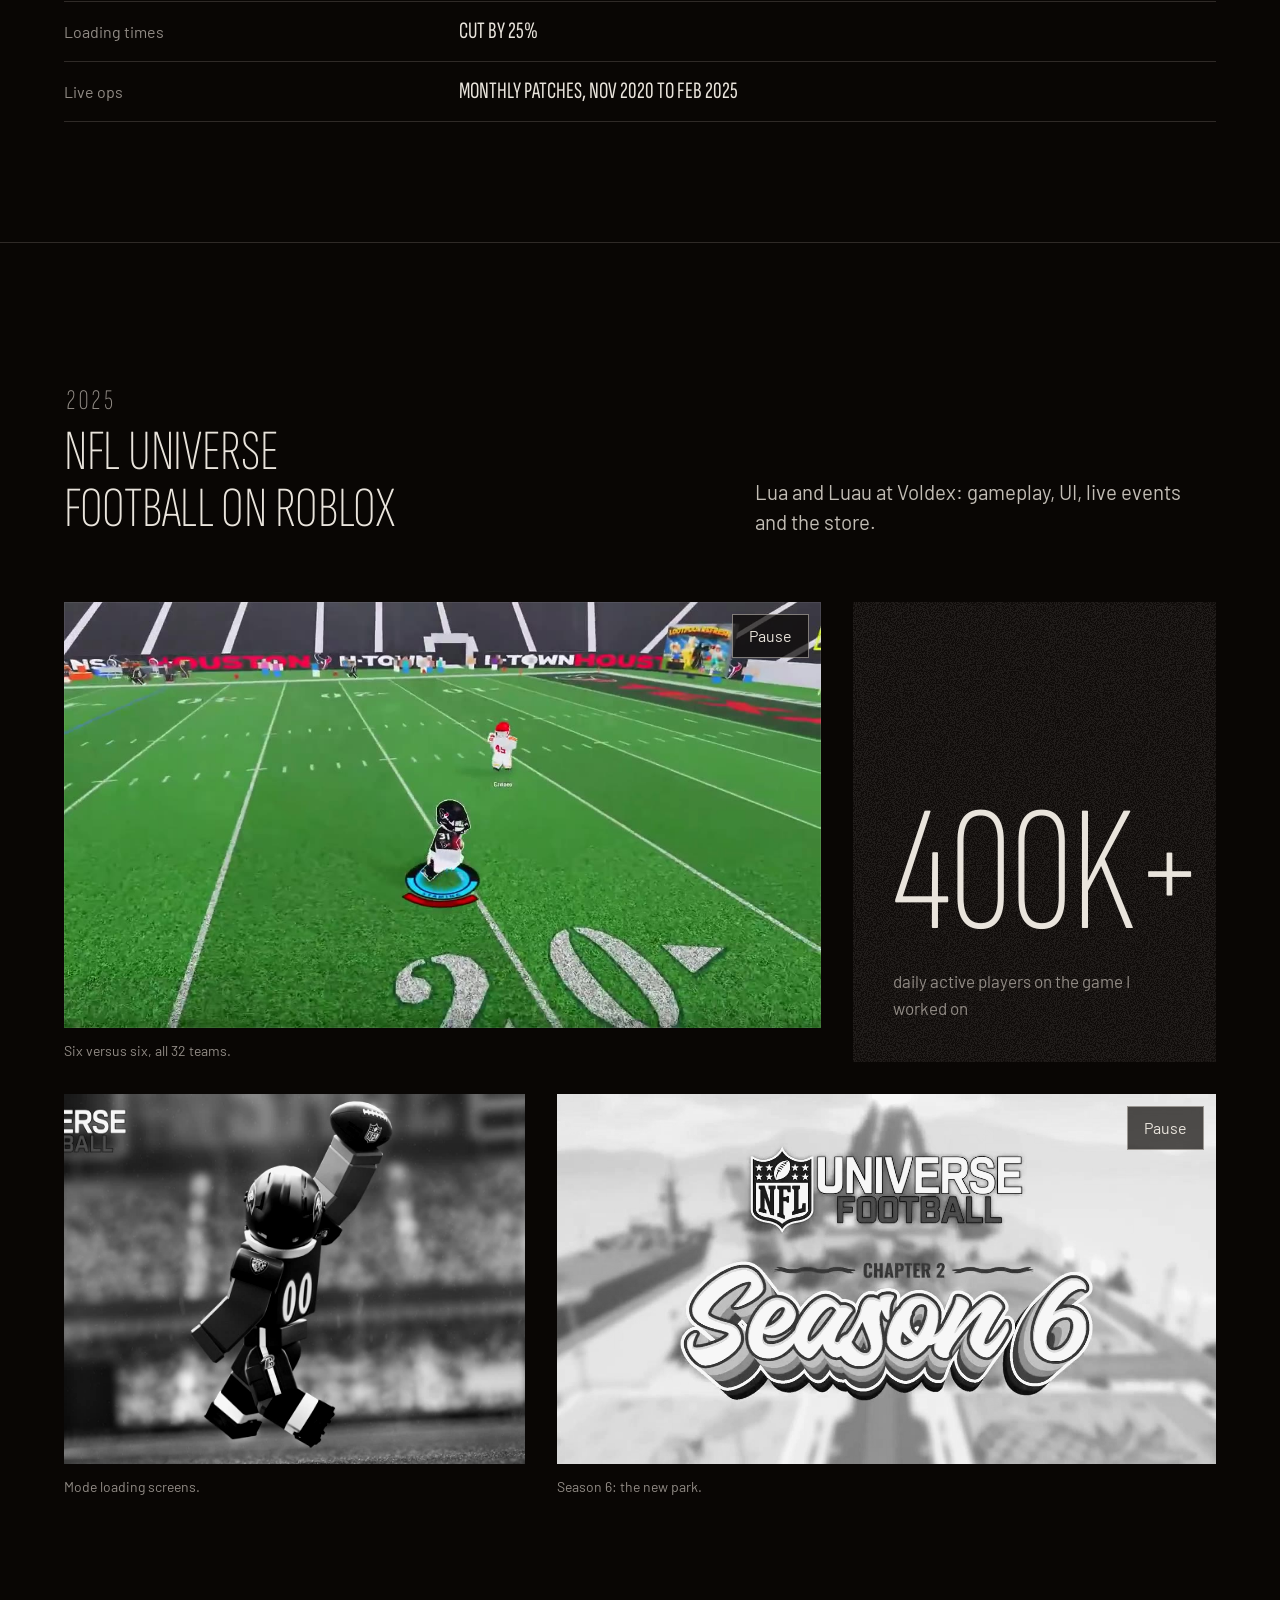
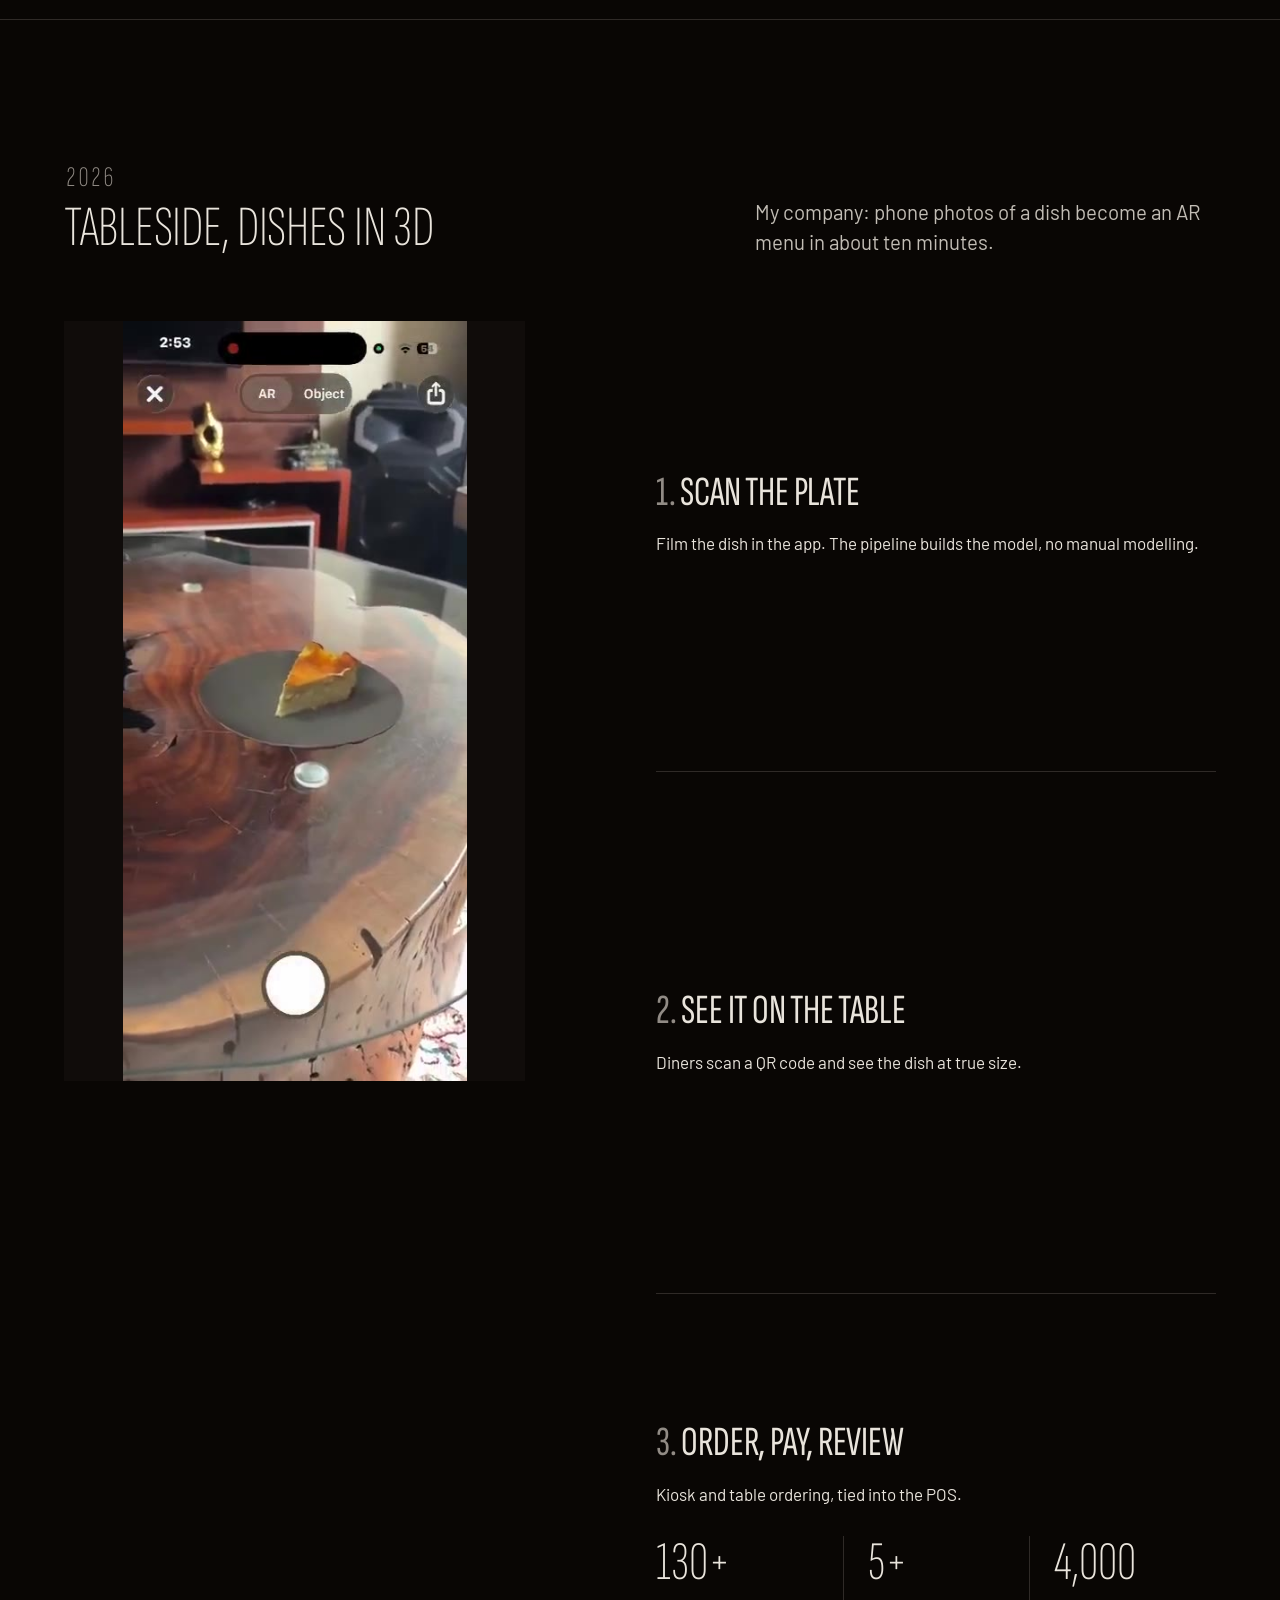
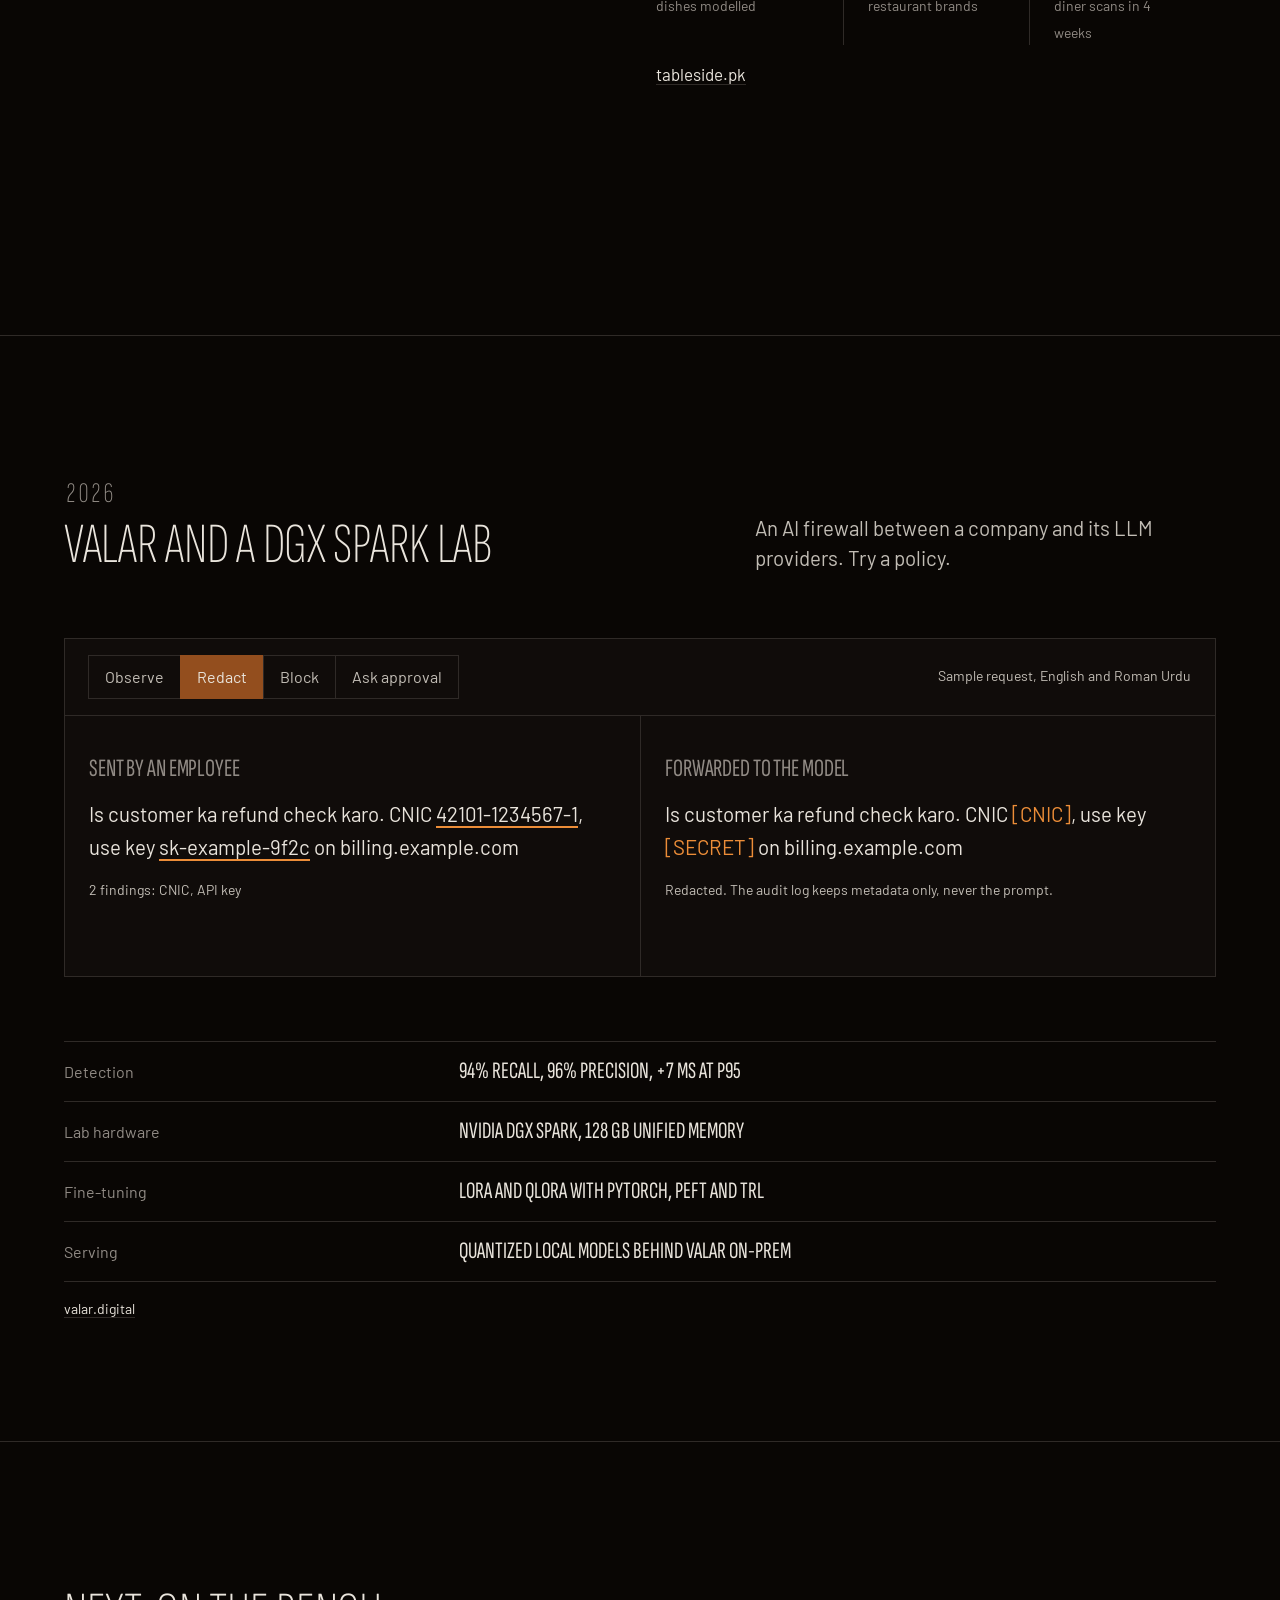
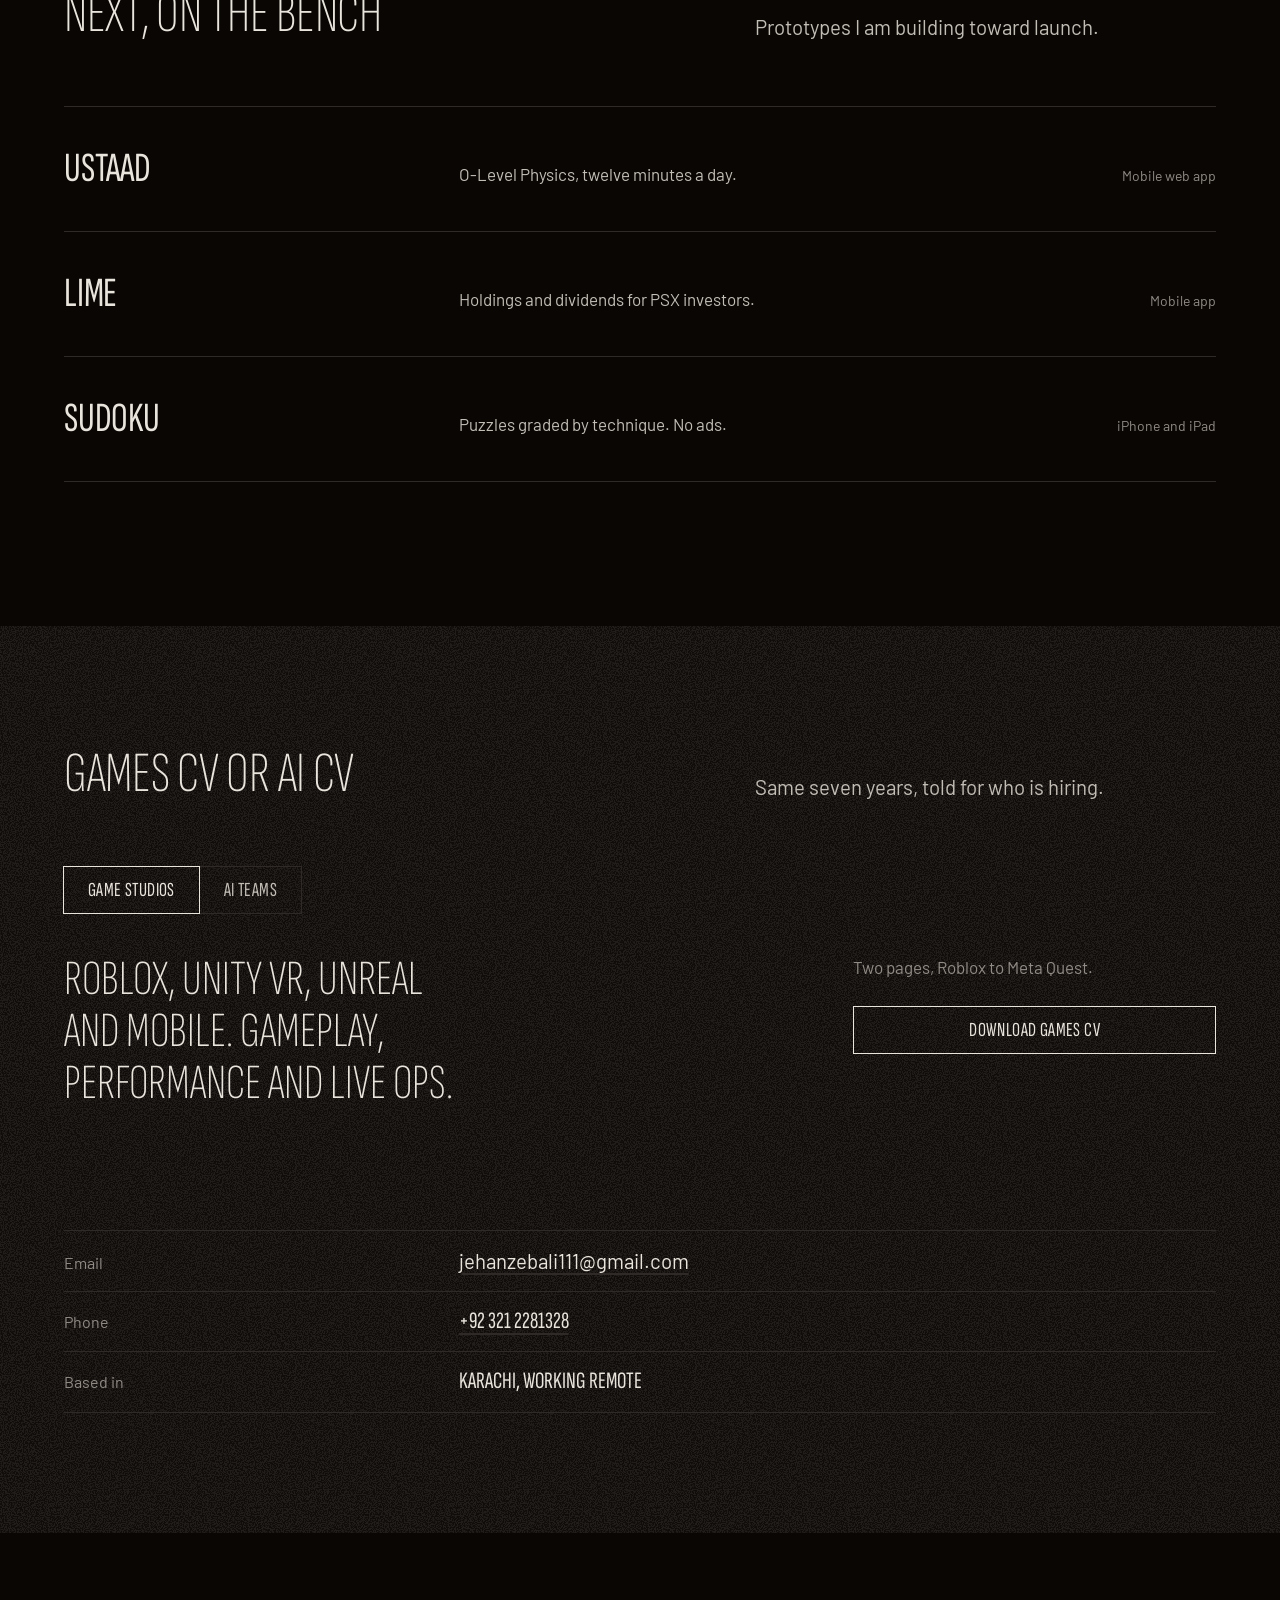
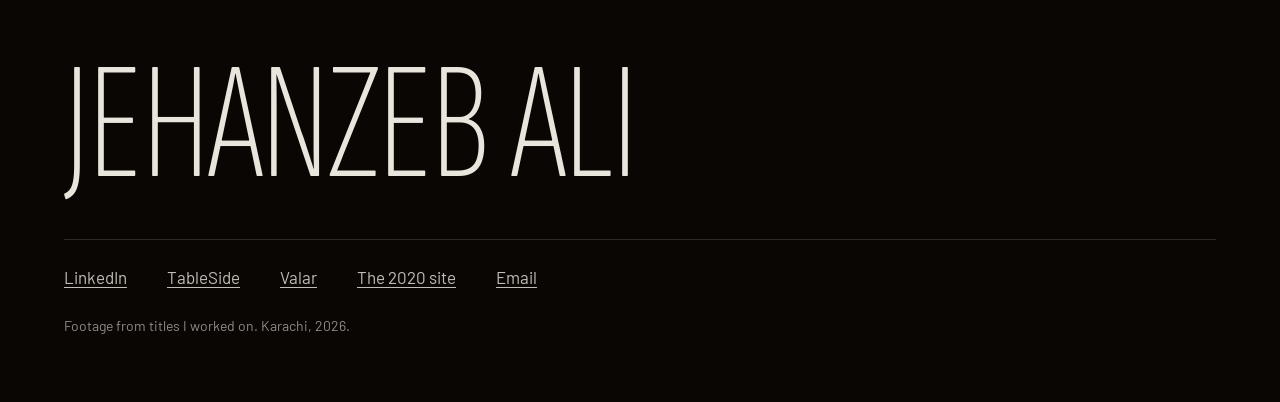
==== commit 7dc28927: "Add files via upload" ====
--- a/index.html
+++ b/index.html
@@ -226,6 +226,7 @@
   </div>
   <div class="container sheet">
     <dl>
+      <div class="row"><dt>Detection</dt><dd>94% recall, 96% precision, +7 ms at p95</dd></div>
       <div class="row"><dt>Lab hardware</dt><dd>NVIDIA DGX Spark, 128 GB unified memory</dd></div>
       <div class="row"><dt>Fine-tuning</dt><dd>LoRA and QLoRA with PyTorch, PEFT and TRL</dd></div>
       <div class="row"><dt>Serving</dt><dd>Quantized local models behind Valar on-prem</dd></div>
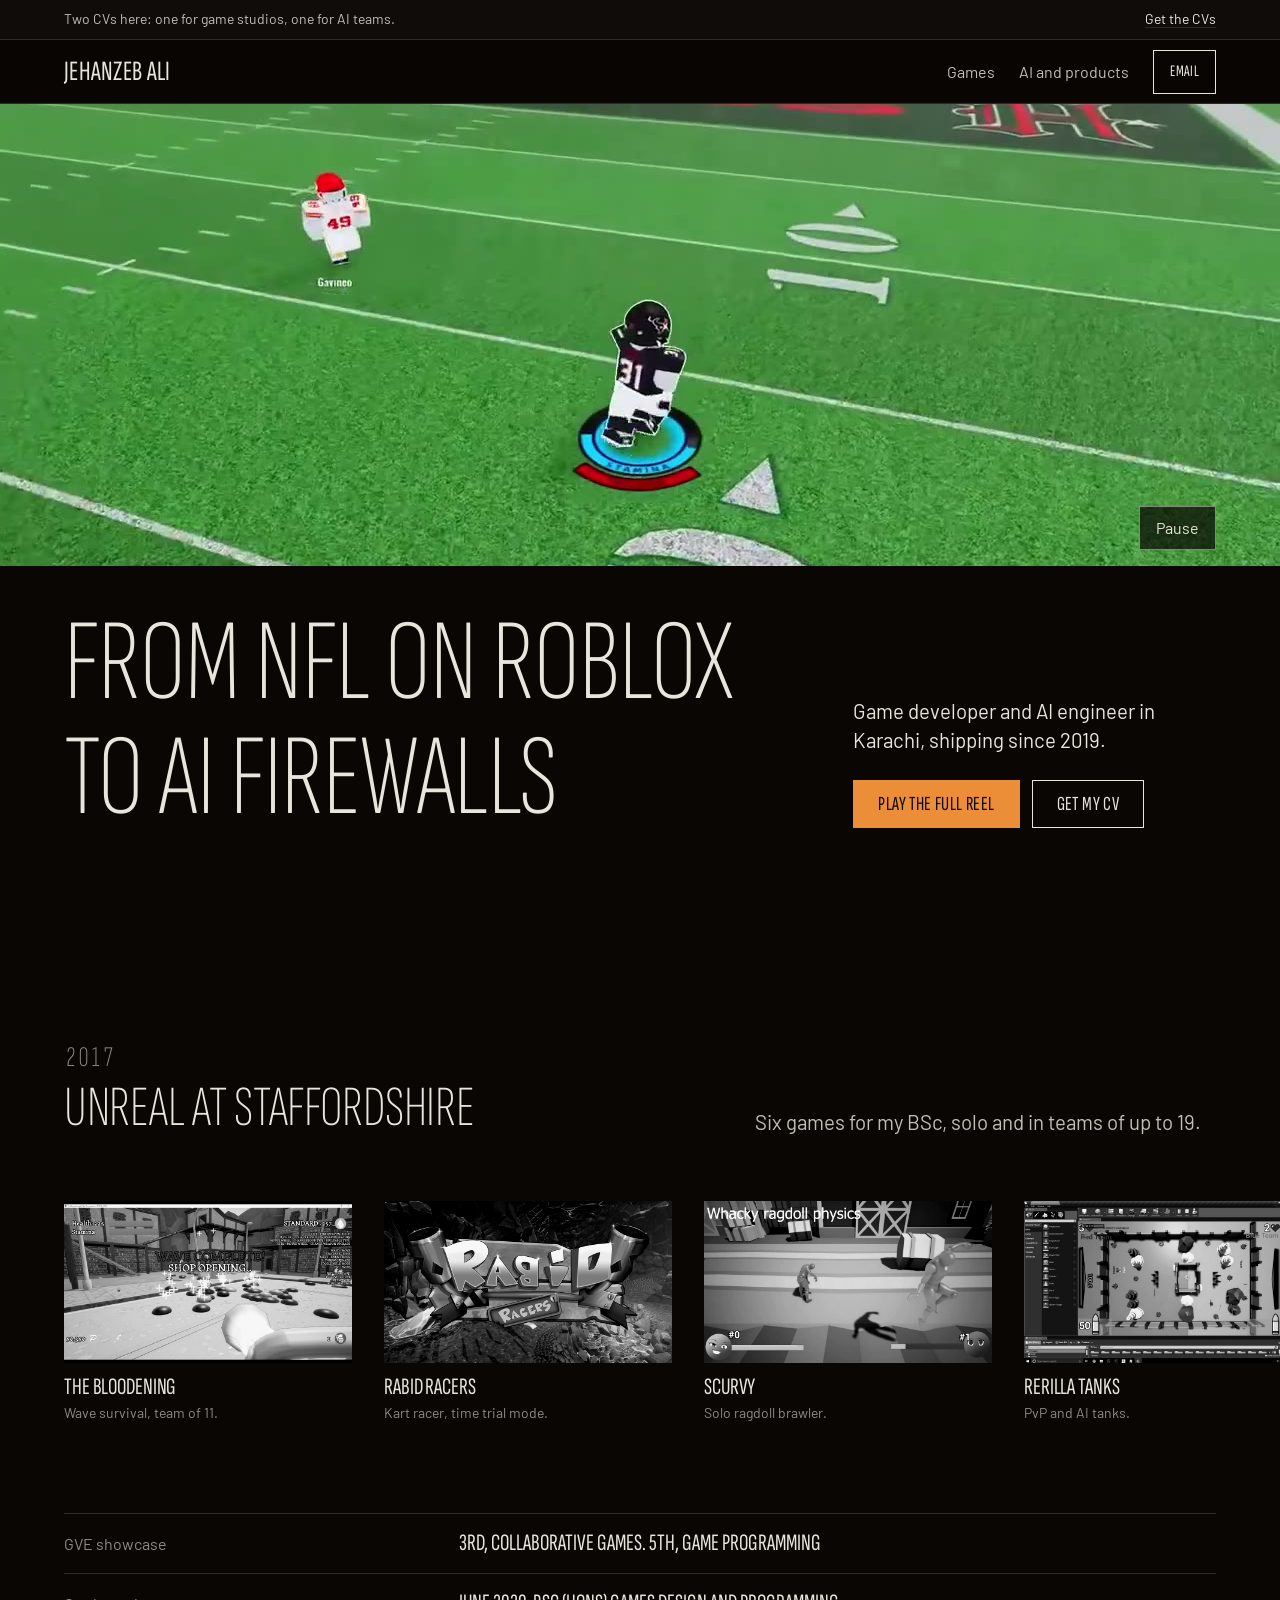
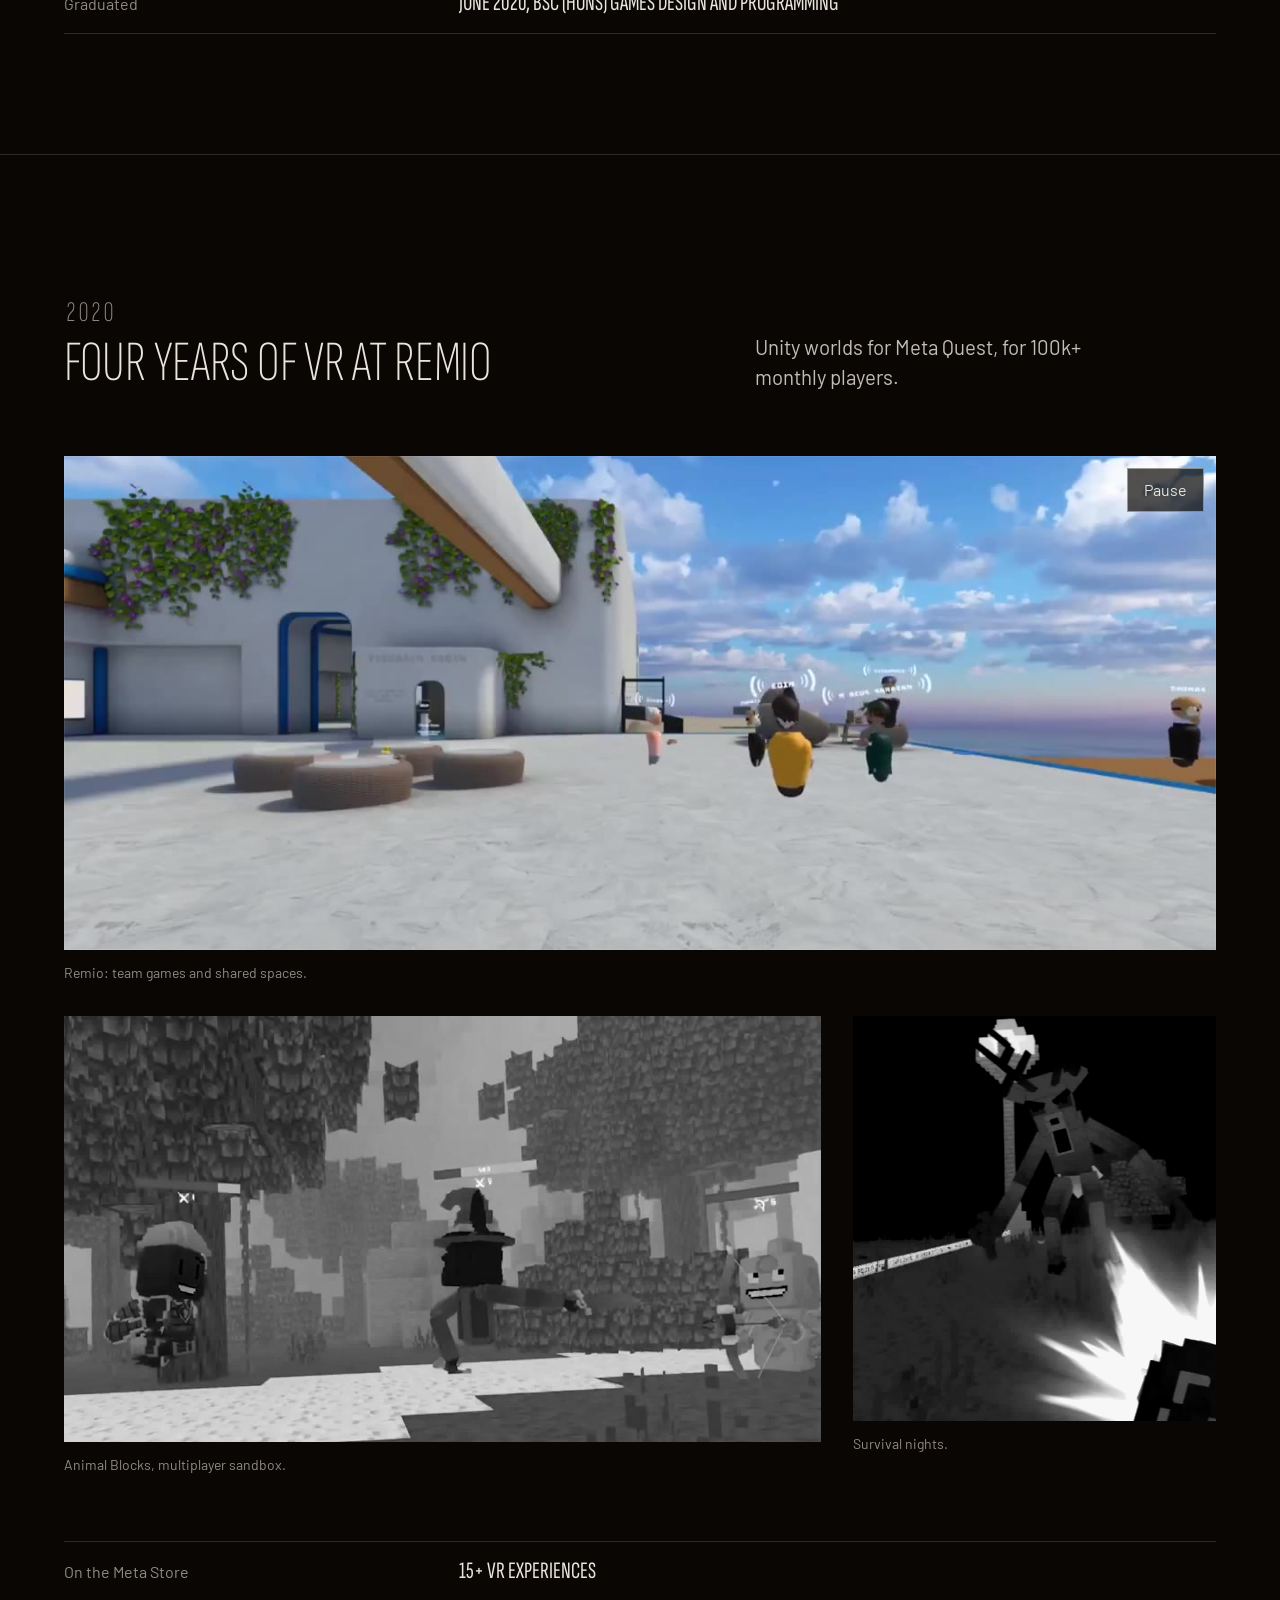
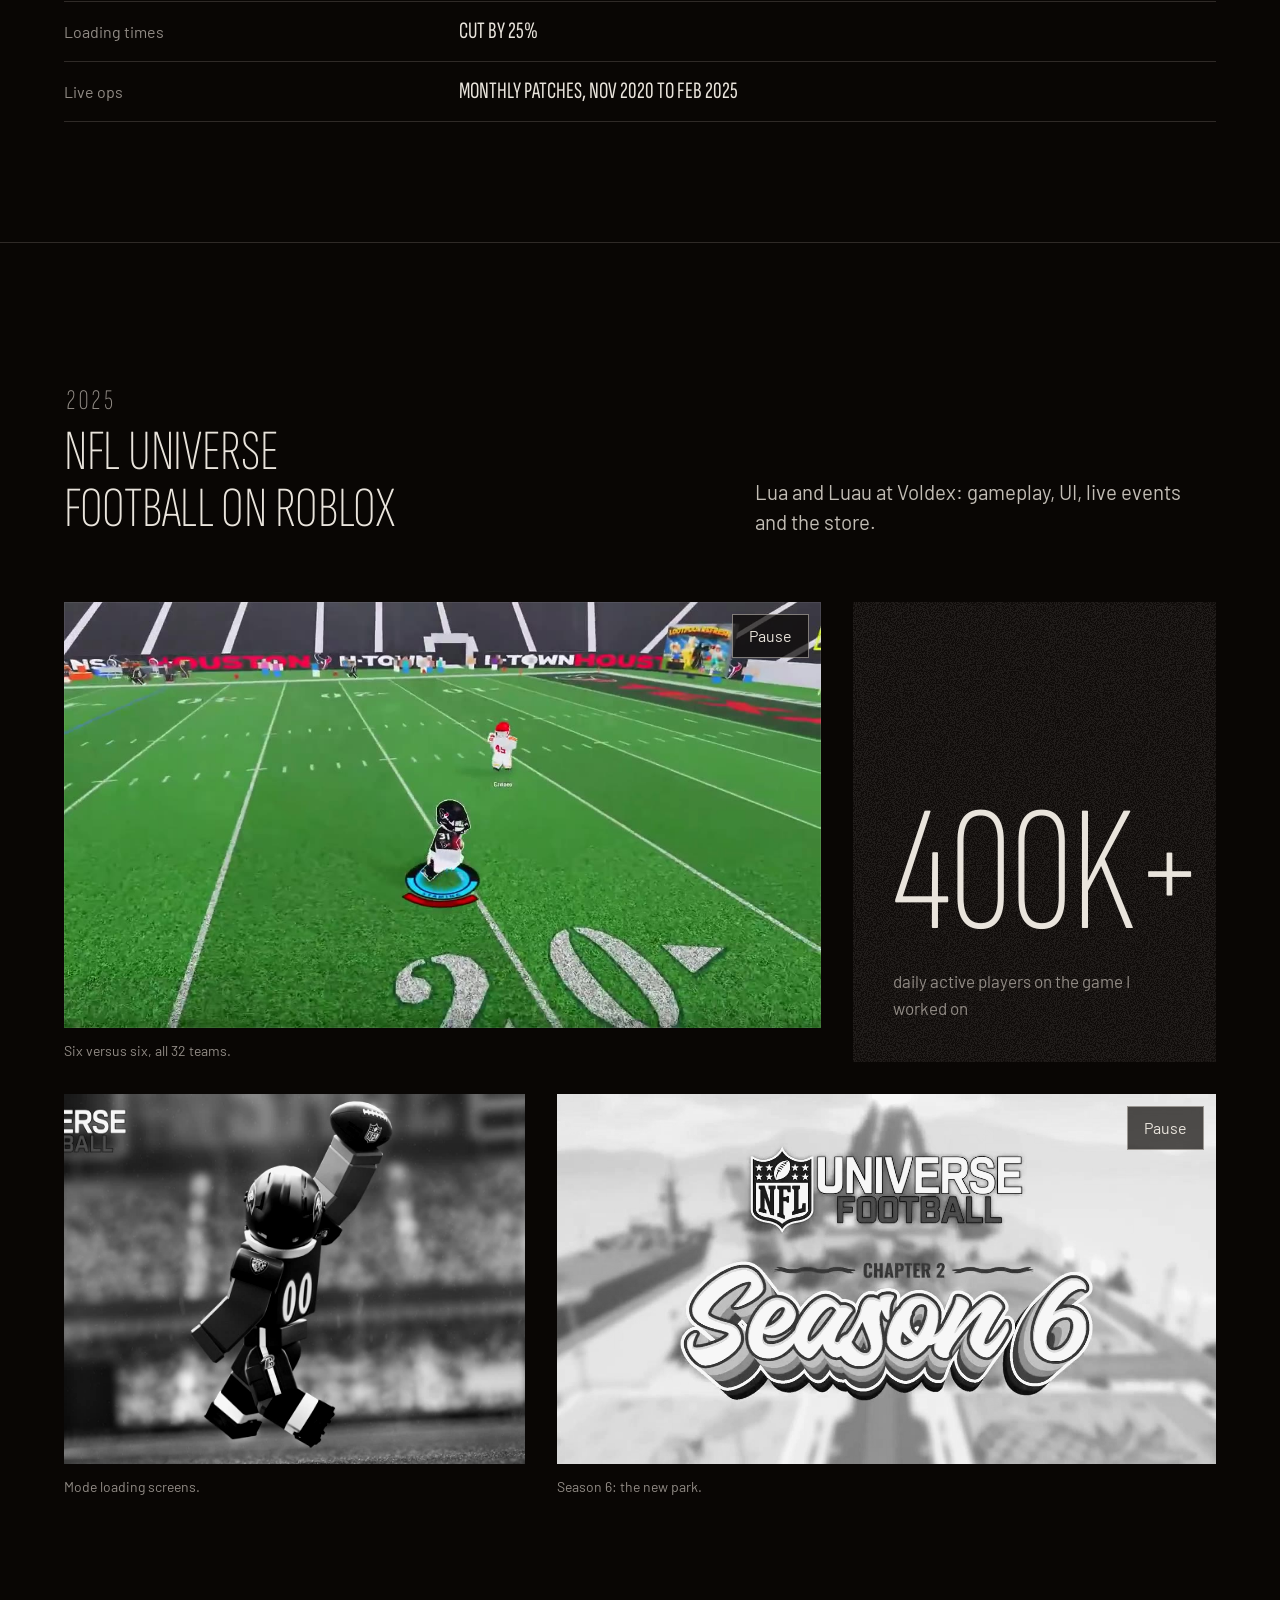
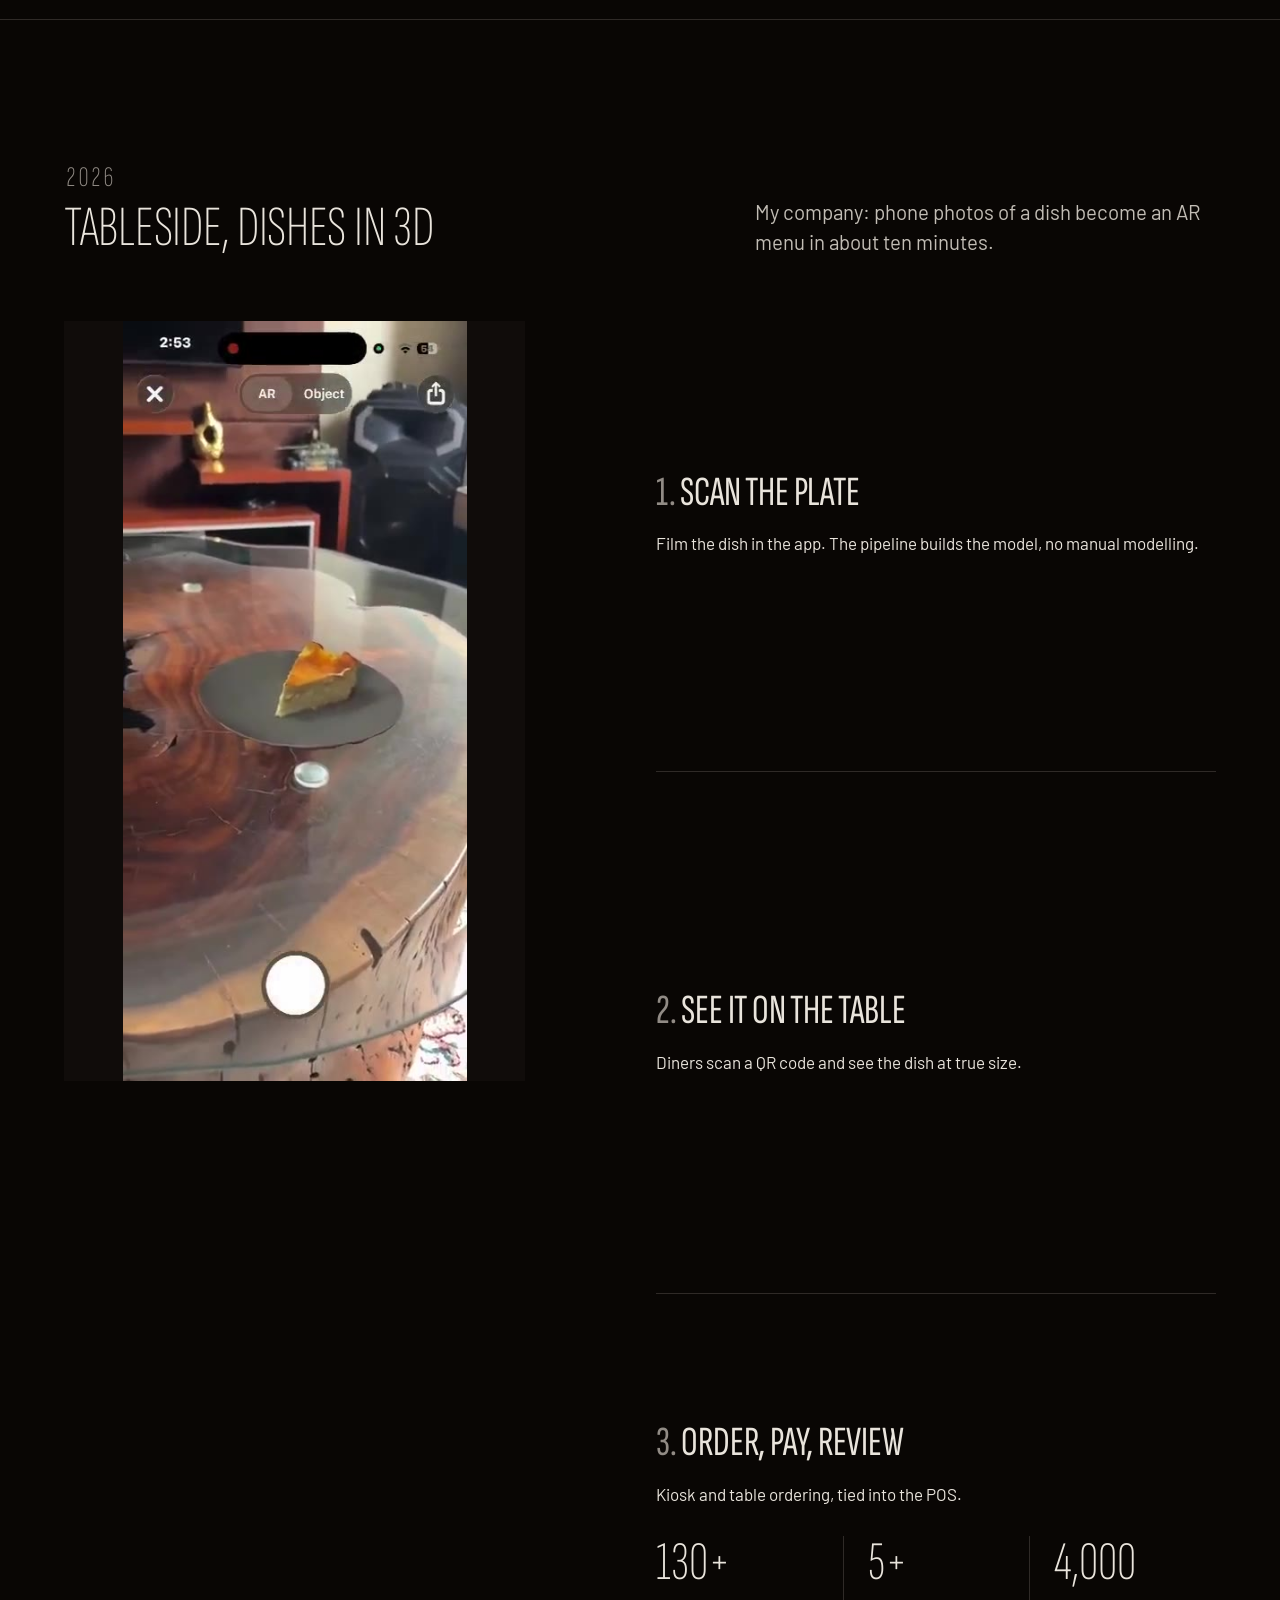
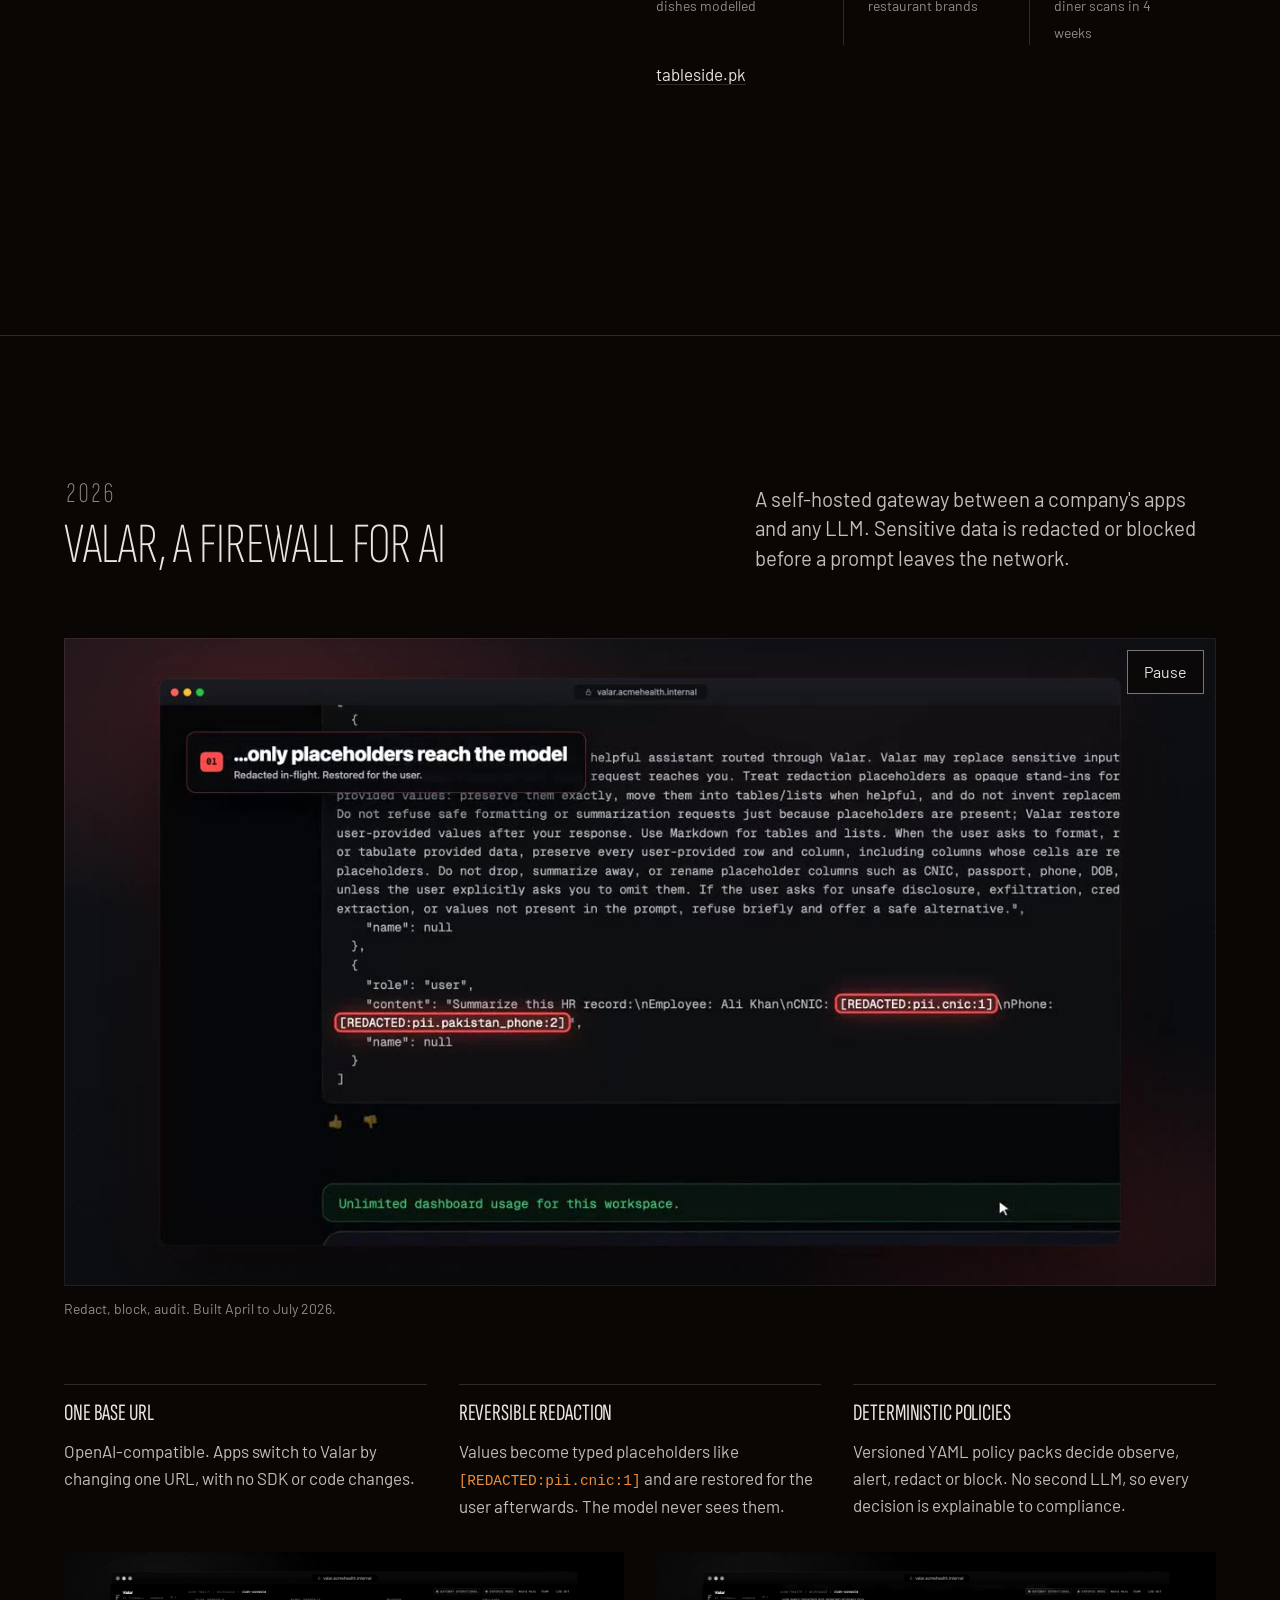
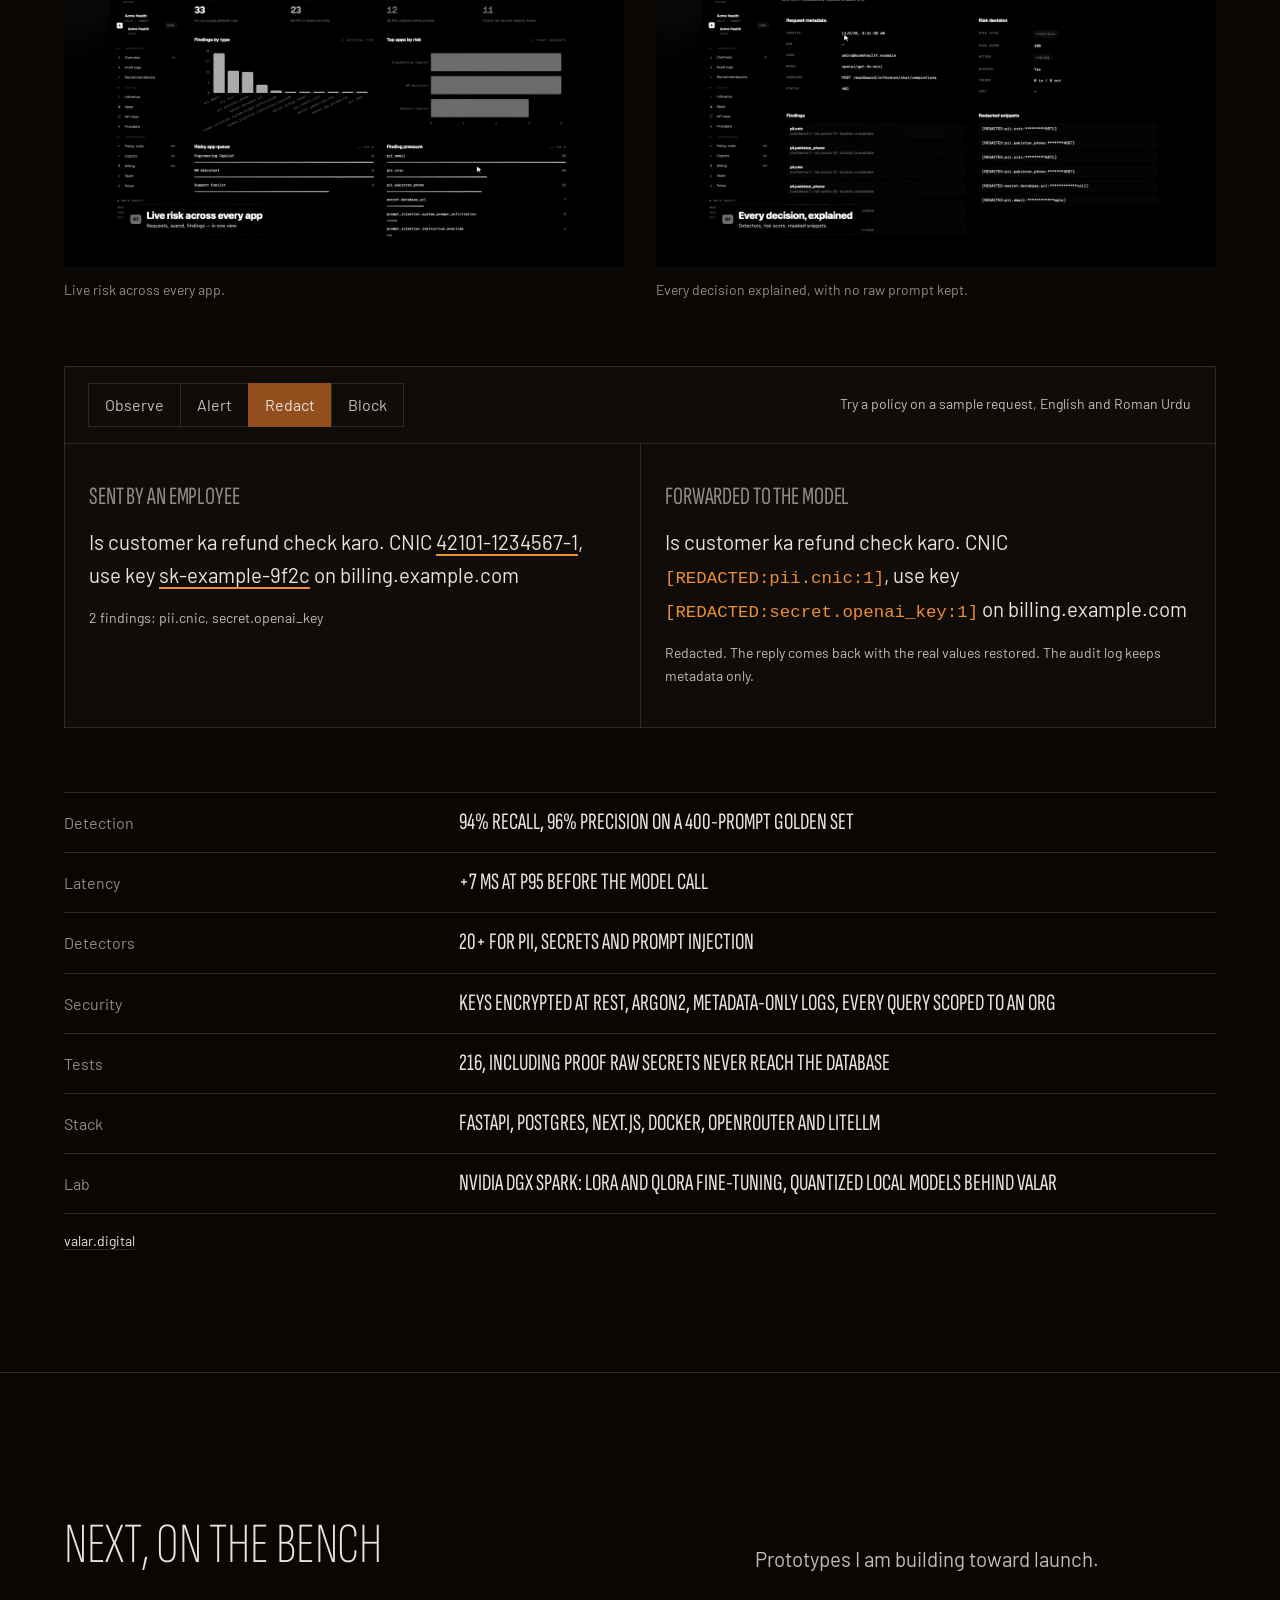
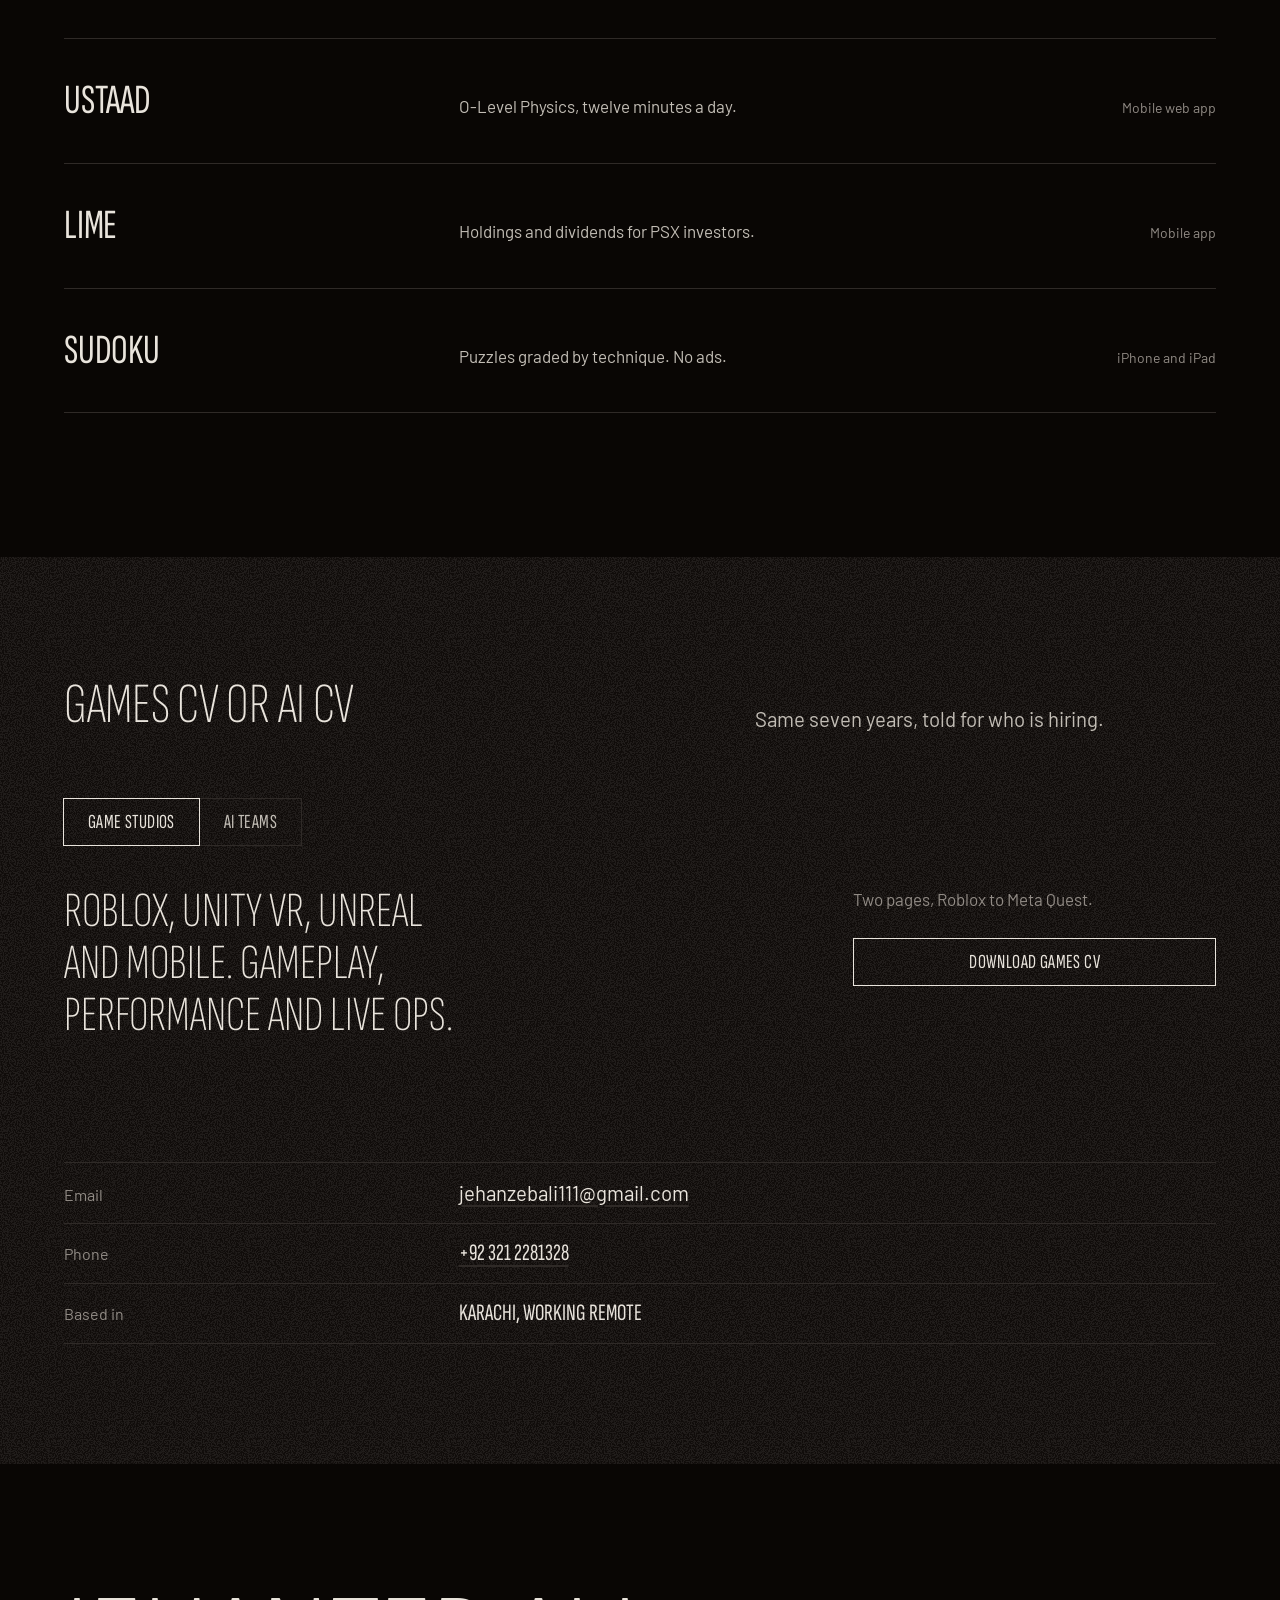
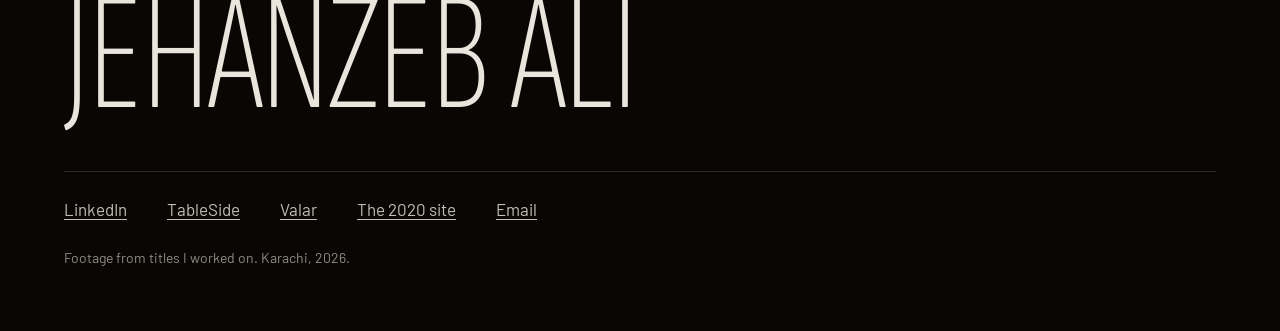
==== commit c097a12e: "Show off Valar on the classic and 3D sites Classic: walkthrough video, how-it-works points, dashboar" ====
--- a/index.html
+++ b/index.html
@@ -193,45 +193,70 @@
   </div>
 </section>
 
-<section class="stage" id="valar" aria-labelledby="valar-title">
-  <div class="container">
-    <div class="head">
-      <h2 id="valar-title"><span class="year">2026</span>Valar and a DGX Spark lab</h2>
-      <p class="lead">An AI firewall between a company and its LLM providers. Try a policy.</p>
+<section class="stage valar" id="valar" aria-labelledby="valar-title">
+  <div class="container">
+    <div class="head">
+      <h2 id="valar-title"><span class="year">2026</span>Valar, a firewall for AI</h2>
+      <p class="lead">A self-hosted gateway between a company's apps and any LLM. Sensitive data is redacted or blocked before a prompt leaves the network.</p>
+    </div>
+    <figure class="live valar-reel" data-loop style="margin:0">
+      <a class="print" href="https://www.valar.digital/">
+        <div class="frame"><video muted loop playsinline preload="metadata" poster="media/valar.jpg" width="1280" height="720" aria-label="Valar walkthrough: an HR prompt with a CNIC and phone number is redacted before the model sees it, then the risk dashboard, an audit record and a policy pack"><source src="media/valar.mp4" type="video/mp4"></video></div>
+        <figcaption><span>Redact, block, audit. Built April to July 2026.</span></figcaption>
+      </a>
+      <button class="loop-toggle" type="button" data-loop-toggle>Pause</button>
+    </figure>
+    <ol class="points">
+      <li><h3>One base URL</h3><p>OpenAI-compatible. Apps switch to Valar by changing one URL, with no SDK or code changes.</p></li>
+      <li><h3>Reversible redaction</h3><p>Values become typed placeholders like <code>[REDACTED:pii.cnic:1]</code> and are restored for the user afterwards. The model never sees them.</p></li>
+      <li><h3>Deterministic policies</h3><p>Versioned YAML policy packs decide observe, alert, redact or block. No second LLM, so every decision is explainable to compliance.</p></li>
+    </ol>
+    <div class="grid pair">
+      <a class="print" href="https://www.valar.digital/">
+        <div class="frame"><img src="media/valar-risk.jpg" width="1280" height="720" alt="Valar risk dashboard: findings by type and the riskiest apps" loading="lazy"></div>
+        <figcaption><span>Live risk across every app.</span></figcaption>
+      </a>
+      <a class="print" href="https://www.valar.digital/">
+        <div class="frame"><img src="media/valar-audit.jpg" width="1280" height="720" alt="Valar audit record: request metadata, a blocked risk decision and masked snippets" loading="lazy"></div>
+        <figcaption><span>Every decision explained, with no raw prompt kept.</span></figcaption>
+      </a>
     </div>
     <div class="console" data-slot="valar-console" data-kind="product" data-alt="A screenshot of the Valar dashboard showing a redacted request">
       <div class="console__bar">
         <fieldset class="seg" data-policy>
           <legend>Policy for secrets and CNIC numbers</legend>
           <input type="radio" name="policy" id="p-observe" value="observe"><label for="p-observe">Observe</label>
+          <input type="radio" name="policy" id="p-alert" value="alert"><label for="p-alert">Alert</label>
           <input type="radio" name="policy" id="p-redact" value="redact" checked><label for="p-redact">Redact</label>
           <input type="radio" name="policy" id="p-block" value="block"><label for="p-block">Block</label>
-          <input type="radio" name="policy" id="p-approve" value="approve"><label for="p-approve">Ask approval</label>
         </fieldset>
-        <p>Sample request, English and Roman Urdu</p>
+        <p>Try a policy on a sample request, English and Roman Urdu</p>
       </div>
       <div class="console__panes">
         <div class="pane">
           <h3>Sent by an employee</h3>
           <p class="prompt">Is customer ka refund check karo. CNIC <span class="hit">42101-1234567-1</span>, use key <span class="hit">sk-example-9f2c</span> on billing.example.com</p>
-          <p class="verdict">2 findings: CNIC, API key</p>
+          <p class="verdict">2 findings: pii.cnic, secret.openai_key</p>
         </div>
         <div class="pane" aria-live="polite">
           <h3>Forwarded to the model</h3>
-          <p class="prompt" data-out>Is customer ka refund check karo. CNIC <span class="tag">[CNIC]</span>, use key <span class="tag">[SECRET]</span> on billing.example.com</p>
-          <p class="verdict" data-verdict>Redacted. The audit log keeps metadata only, never the prompt.</p>
+          <p class="prompt" data-out>Is customer ka refund check karo. CNIC <span class="tag">[REDACTED:pii.cnic:1]</span>, use key <span class="tag">[REDACTED:secret.openai_key:1]</span> on billing.example.com</p>
+          <p class="verdict" data-verdict>Redacted. The reply comes back with the real values restored. The audit log keeps metadata only.</p>
         </div>
       </div>
     </div>
   </div>
   <div class="container sheet">
     <dl>
-      <div class="row"><dt>Detection</dt><dd>94% recall, 96% precision, +7 ms at p95</dd></div>
-      <div class="row"><dt>Lab hardware</dt><dd>NVIDIA DGX Spark, 128 GB unified memory</dd></div>
-      <div class="row"><dt>Fine-tuning</dt><dd>LoRA and QLoRA with PyTorch, PEFT and TRL</dd></div>
-      <div class="row"><dt>Serving</dt><dd>Quantized local models behind Valar on-prem</dd></div>
+      <div class="row"><dt>Detection</dt><dd>94% recall, 96% precision on a 400-prompt golden set</dd></div>
+      <div class="row"><dt>Latency</dt><dd>+7 ms at p95 before the model call</dd></div>
+      <div class="row"><dt>Detectors</dt><dd>20+ for PII, secrets and prompt injection</dd></div>
+      <div class="row"><dt>Security</dt><dd>Keys encrypted at rest, Argon2, metadata-only logs, every query scoped to an org</dd></div>
+      <div class="row"><dt>Tests</dt><dd>216, including proof raw secrets never reach the database</dd></div>
+      <div class="row"><dt>Stack</dt><dd>FastAPI, Postgres, Next.js, Docker, OpenRouter and LiteLLM</dd></div>
+      <div class="row"><dt>Lab</dt><dd>NVIDIA DGX Spark: LoRA and QLoRA fine-tuning, quantized local models behind Valar</dd></div>
     </dl>
-    <p class="caption" style="margin-top: var(--space-md)"><a class="link" href="https://valar.digital/">valar.digital</a></p>
+    <p class="caption" style="margin-top: var(--space-md)"><a class="link" href="https://www.valar.digital/">valar.digital</a></p>
   </div>
 </section>
 
@@ -353,10 +378,10 @@
   // valar policy sample
   const out = document.querySelector('[data-out]'), verdict = document.querySelector('[data-verdict]');
   const states = {
-    observe: ['Is customer ka refund check karo. CNIC 42101-1234567-1, use key sk-example-9f2c on billing.example.com', 'Forwarded as sent. Both findings logged for review.'],
-    redact: ['Is customer ka refund check karo. CNIC <span class="tag">[CNIC]</span>, use key <span class="tag">[SECRET]</span> on billing.example.com', 'Redacted. The audit log keeps metadata only, never the prompt.'],
-    block: ['<span class="muted">Nothing forwarded.</span>', 'Blocked. The employee sees why, and security gets an alert.'],
-    approve: ['<span class="muted">Held for approval.</span>', 'Waiting for a reviewer. It goes through only once approved.']
+    observe: ['Is customer ka refund check karo. CNIC 42101-1234567-1, use key sk-example-9f2c on billing.example.com', 'Forwarded as sent. Both findings are logged for review.'],
+    alert: ['Is customer ka refund check karo. CNIC 42101-1234567-1, use key sk-example-9f2c on billing.example.com', 'Forwarded, and security gets an alert with the finding types, never the values.'],
+    redact: ['Is customer ka refund check karo. CNIC <span class="tag">[REDACTED:pii.cnic:1]</span>, use key <span class="tag">[REDACTED:secret.openai_key:1]</span> on billing.example.com', 'Redacted. The reply comes back with the real values restored. The audit log keeps metadata only.'],
+    block: ['<span class="muted">Nothing forwarded.</span>', 'Blocked before the provider is called. The employee sees why.']
   };
   document.querySelectorAll('[data-policy] input').forEach((r) => r.addEventListener('change', () => { const [h, v] = states[r.value]; out.innerHTML = h; verdict.textContent = v; }));
   // cv switcher
--- a/style.css
+++ b/style.css
@@ -142,6 +142,16 @@
 .facts > div:first-child { padding-left: 0; border-left: 0; }
 .facts b { display: block; font: 200 clamp(3rem, 3vw + 1rem, 4.5rem)/1 var(--font-display); }
 
+/* 2026: valar */
+.valar-reel .frame { aspect-ratio: 16 / 9; }
+.valar .pair { margin-block: var(--gap-columns) var(--space-2xl); }
+.valar .pair > * { grid-column: span 6; }
+.valar .pair .frame { aspect-ratio: 16 / 9; }
+.points { list-style: none; margin: var(--space-2xl) 0 0; padding: 0; display: grid; grid-template-columns: repeat(3, minmax(0, 1fr)); gap: var(--gap-columns); }
+.points li { display: grid; align-content: start; gap: var(--space-sm); padding-top: var(--space-md); border-top: var(--rule-hair) solid var(--color-rule); }
+.points p { color: var(--color-ink-2); }
+.points code, .tag { font-family: ui-monospace, SFMono-Regular, Menlo, monospace; font-size: 0.85em; }
+.points code { color: var(--color-accent); overflow-wrap: anywhere; }
 /* 2026: valar console, a working sample */
 .console { border: var(--rule-hair) solid var(--color-rule); background: var(--color-paper-2); }
 .console__bar { display: flex; flex-wrap: wrap; align-items: center; justify-content: space-between; gap: var(--space-md); padding: var(--space-md) var(--space-lg); border-bottom: var(--rule-hair) solid var(--color-rule); }
@@ -225,6 +235,8 @@
   .pinned .panel-media.wide .frame { aspect-ratio: 16 / 9; }
   .pinned .panel-media video { position: absolute; inset: 0; width: 100%; height: 100%; object-fit: contain; }
   .console__panes { grid-template-columns: minmax(0, 1fr); }
+  .points { grid-template-columns: minmax(0, 1fr); }
+  .valar .pair > * { grid-column: 1 / -1; }
   .pane + .pane { border-left: 0; border-top: var(--rule-hair) solid var(--color-rule); }
   .index h3, .index p, .index small { grid-column: 1 / -1; text-align: left; }
   .cvpanel .statement, .cvpanel .meta { grid-column: 1 / -1; }
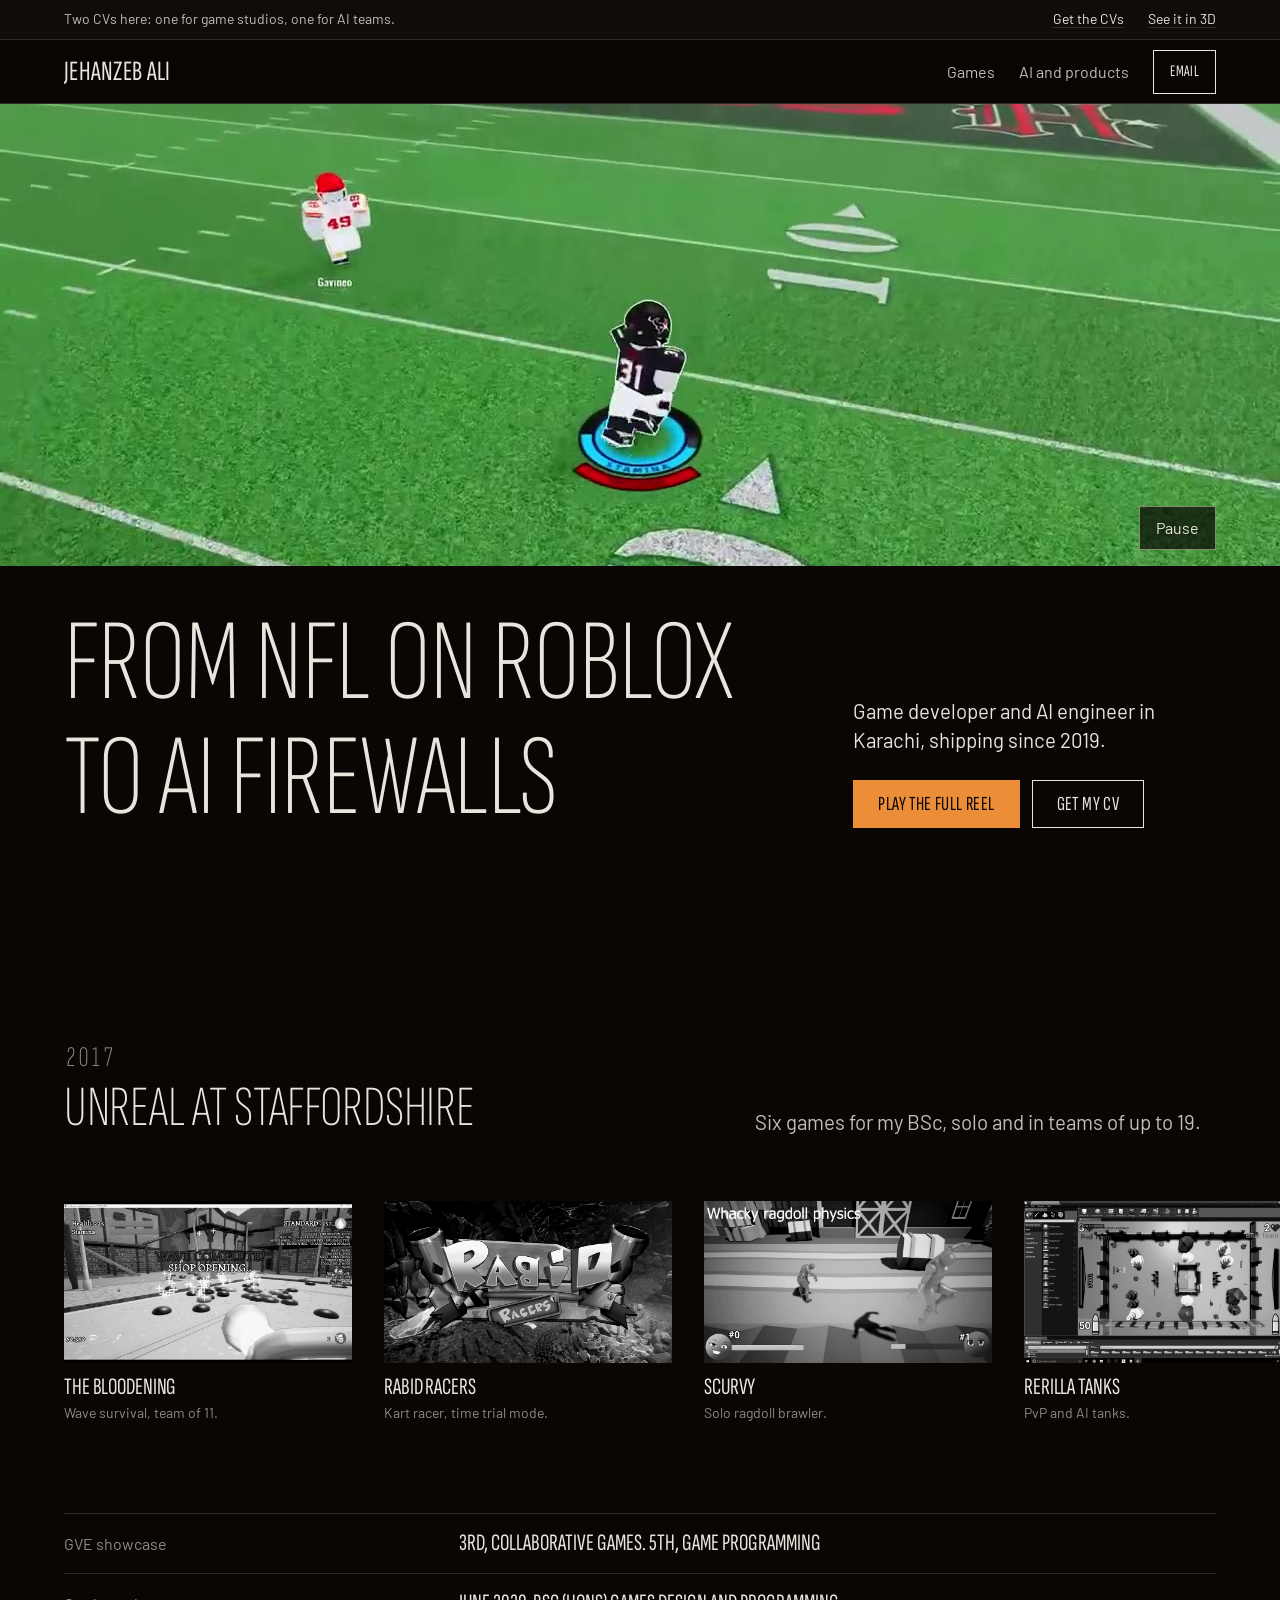
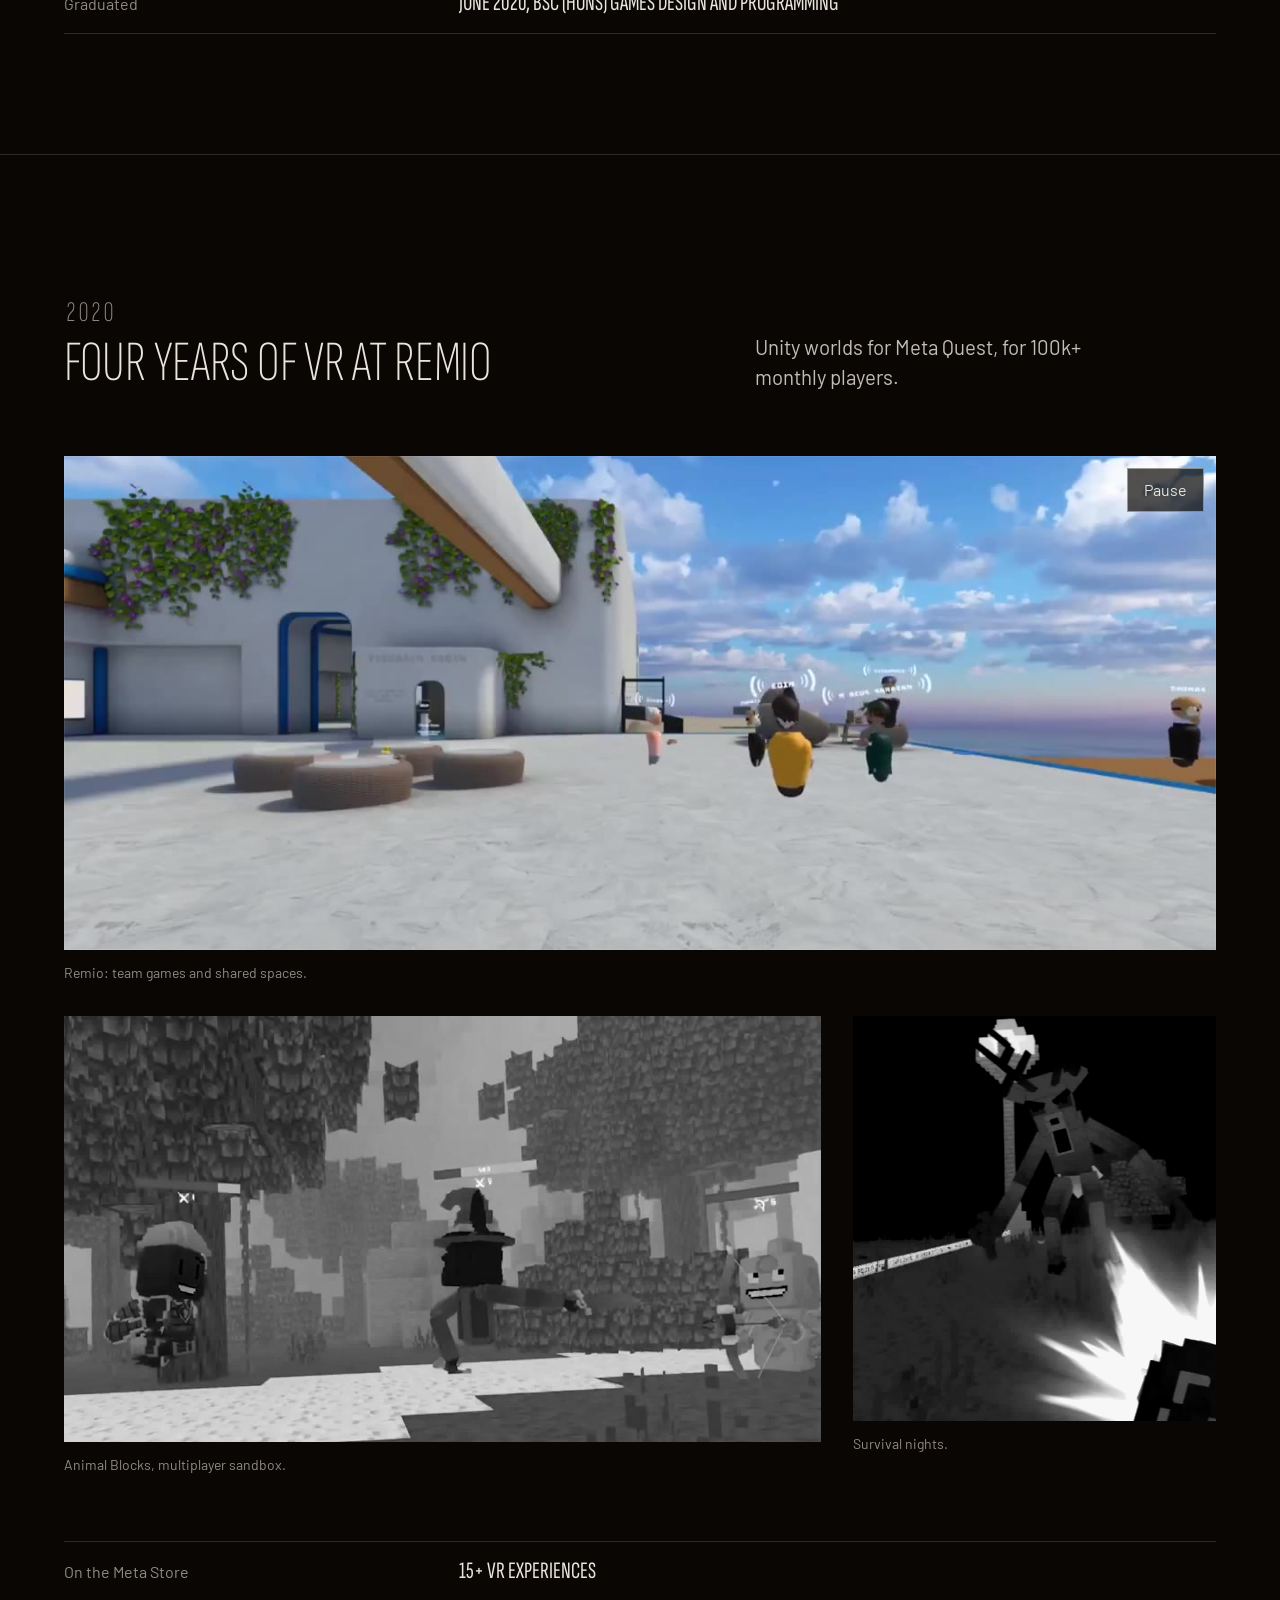
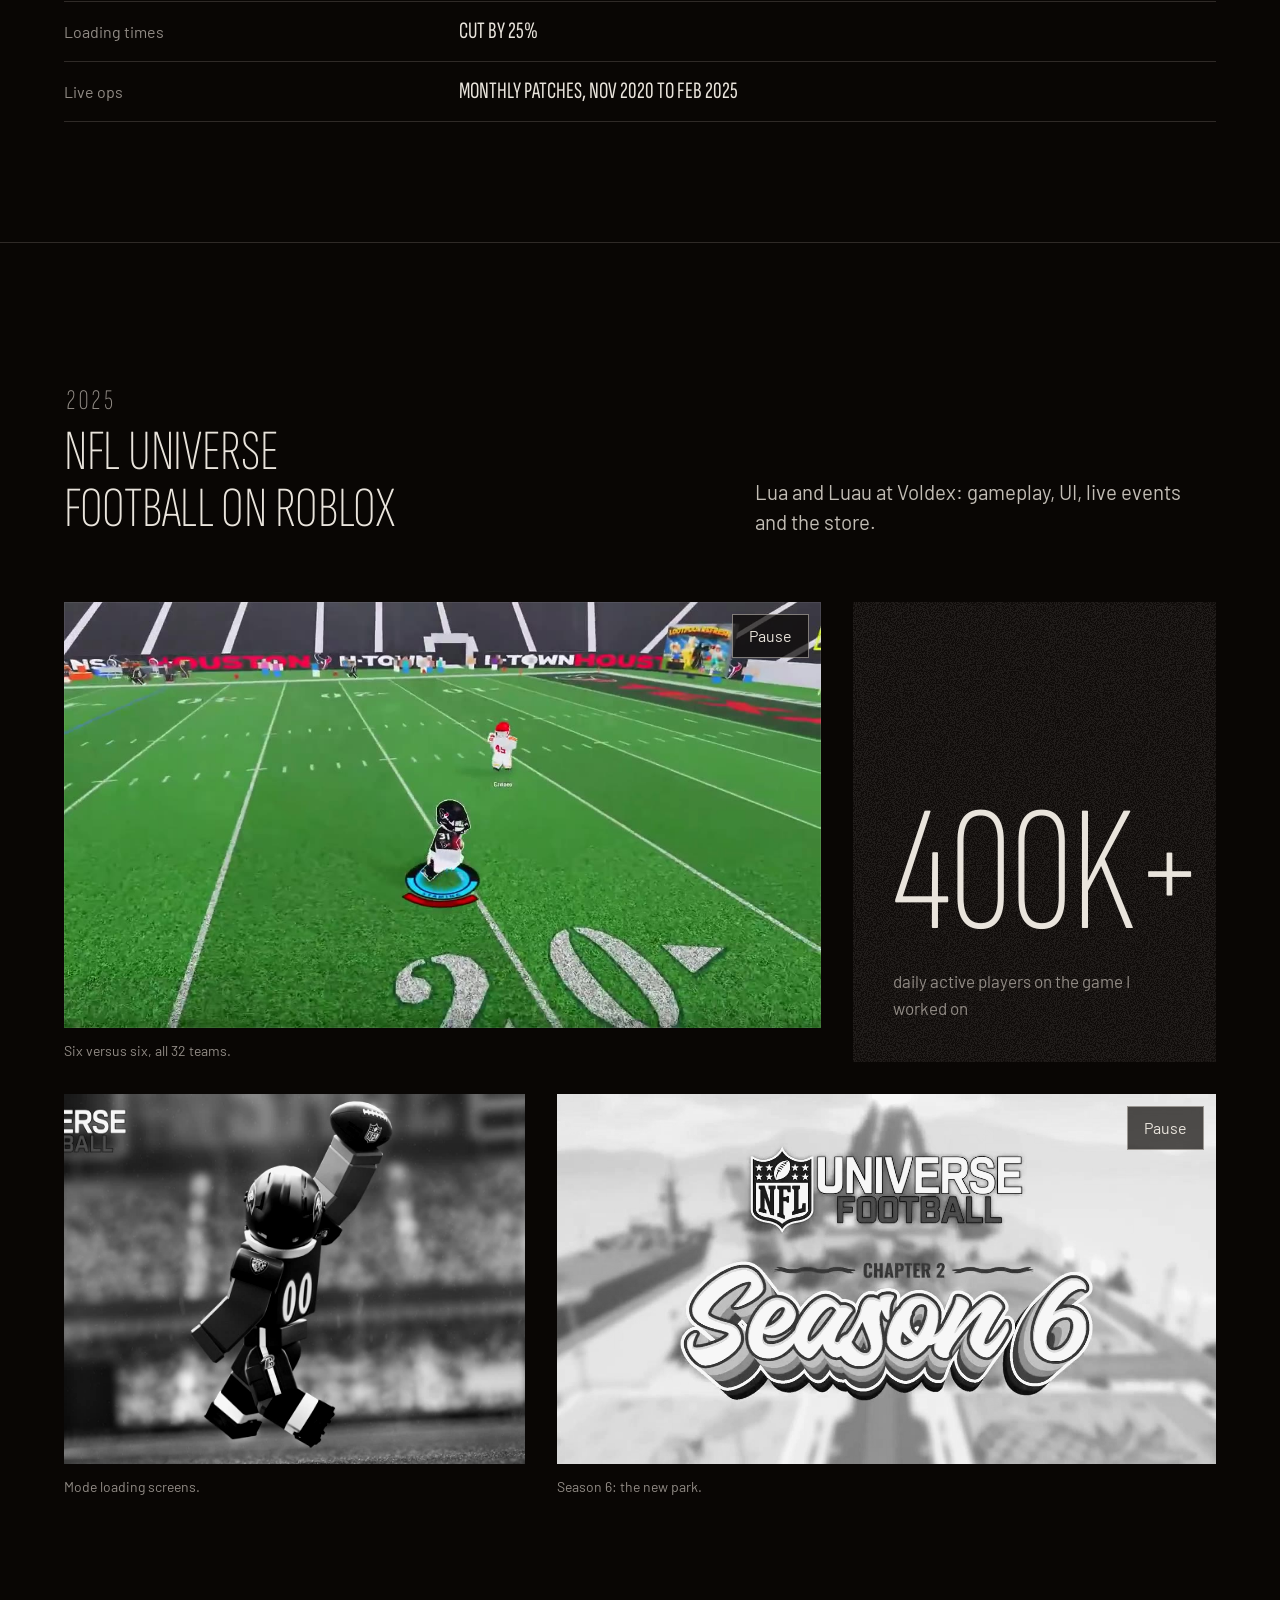
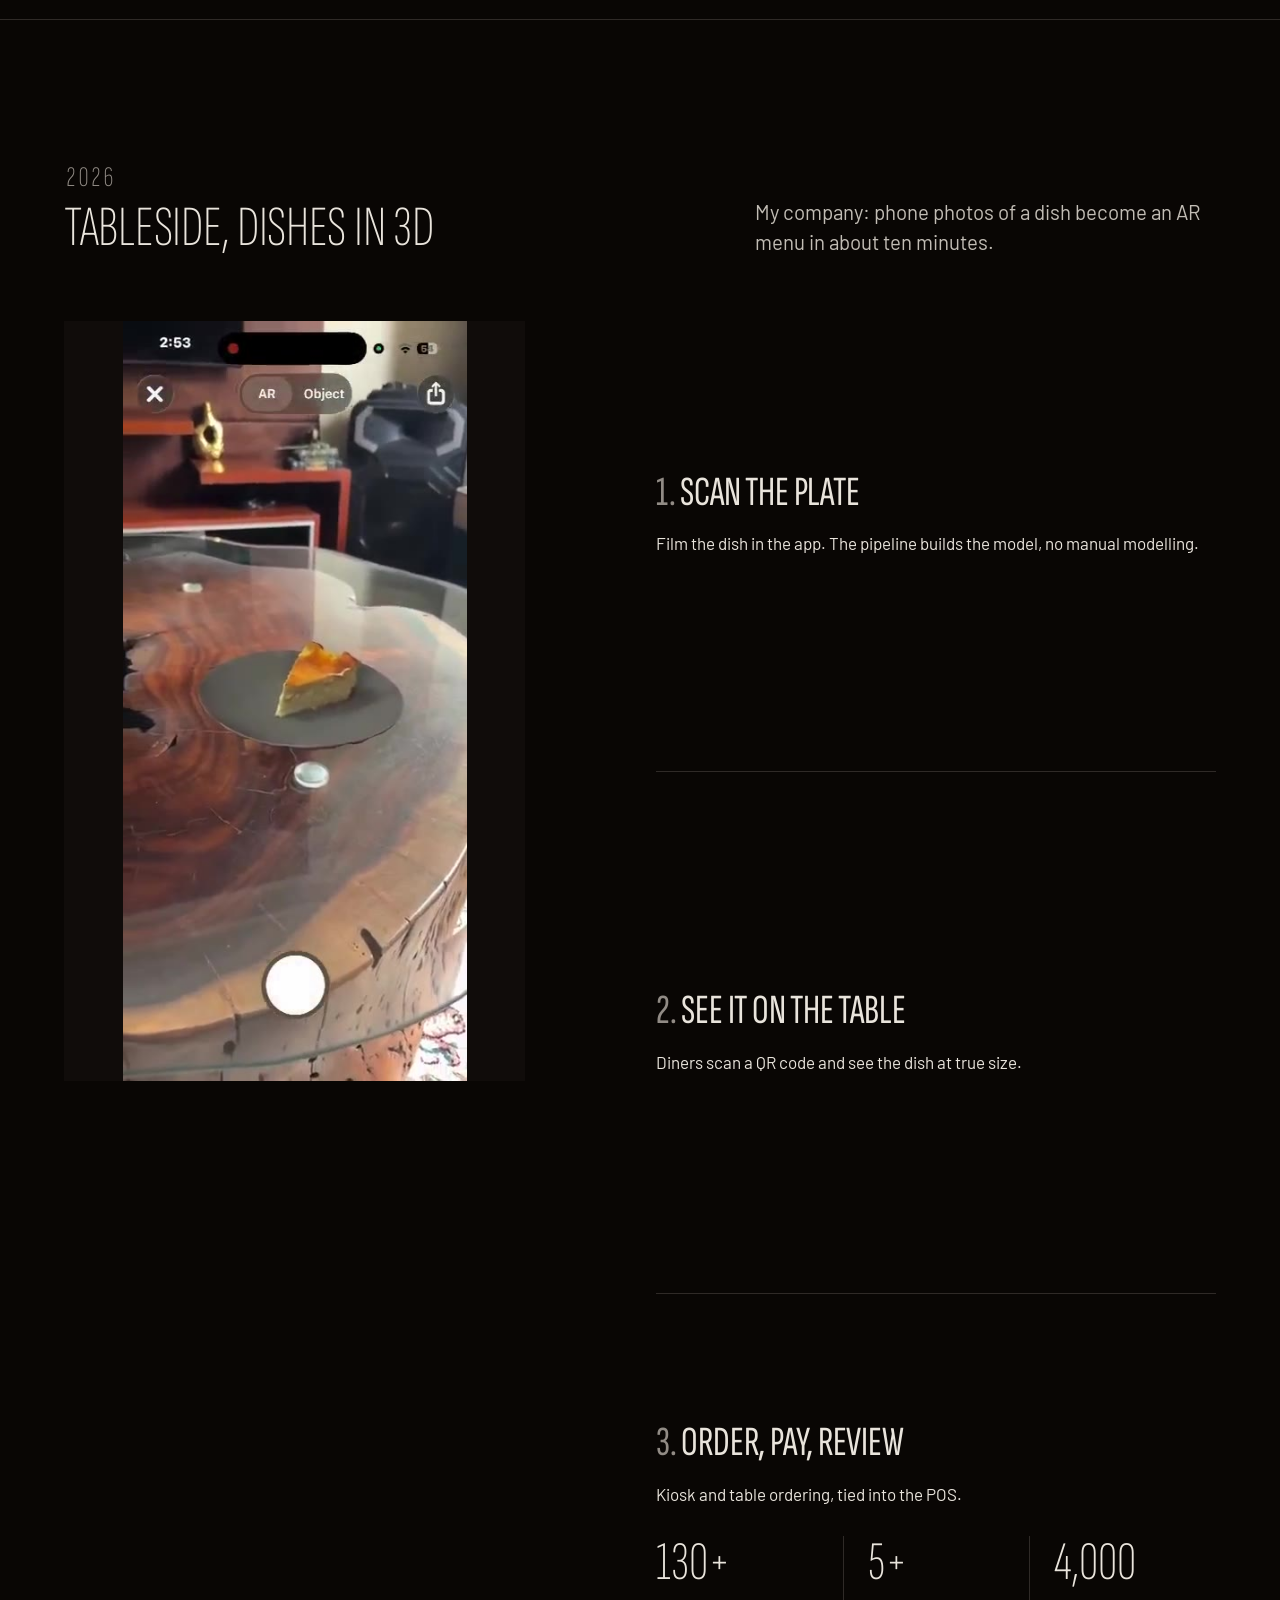
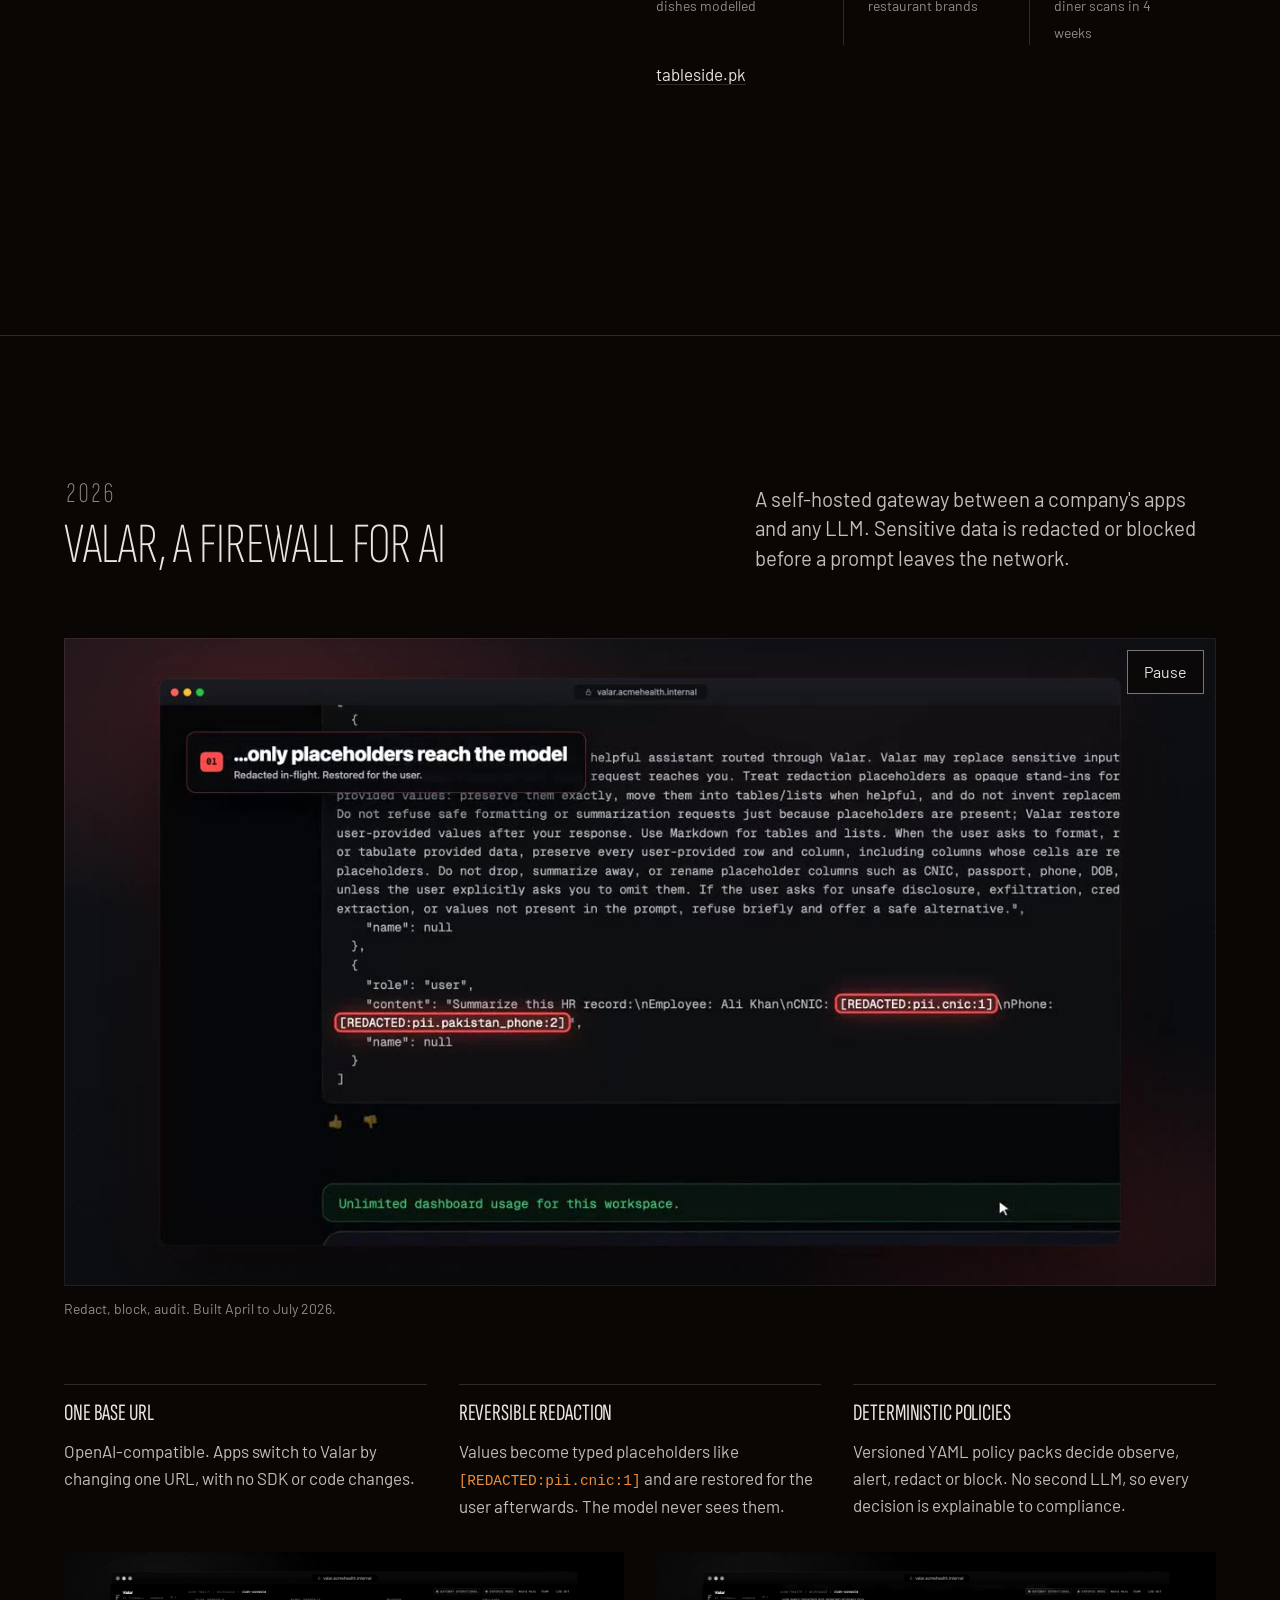
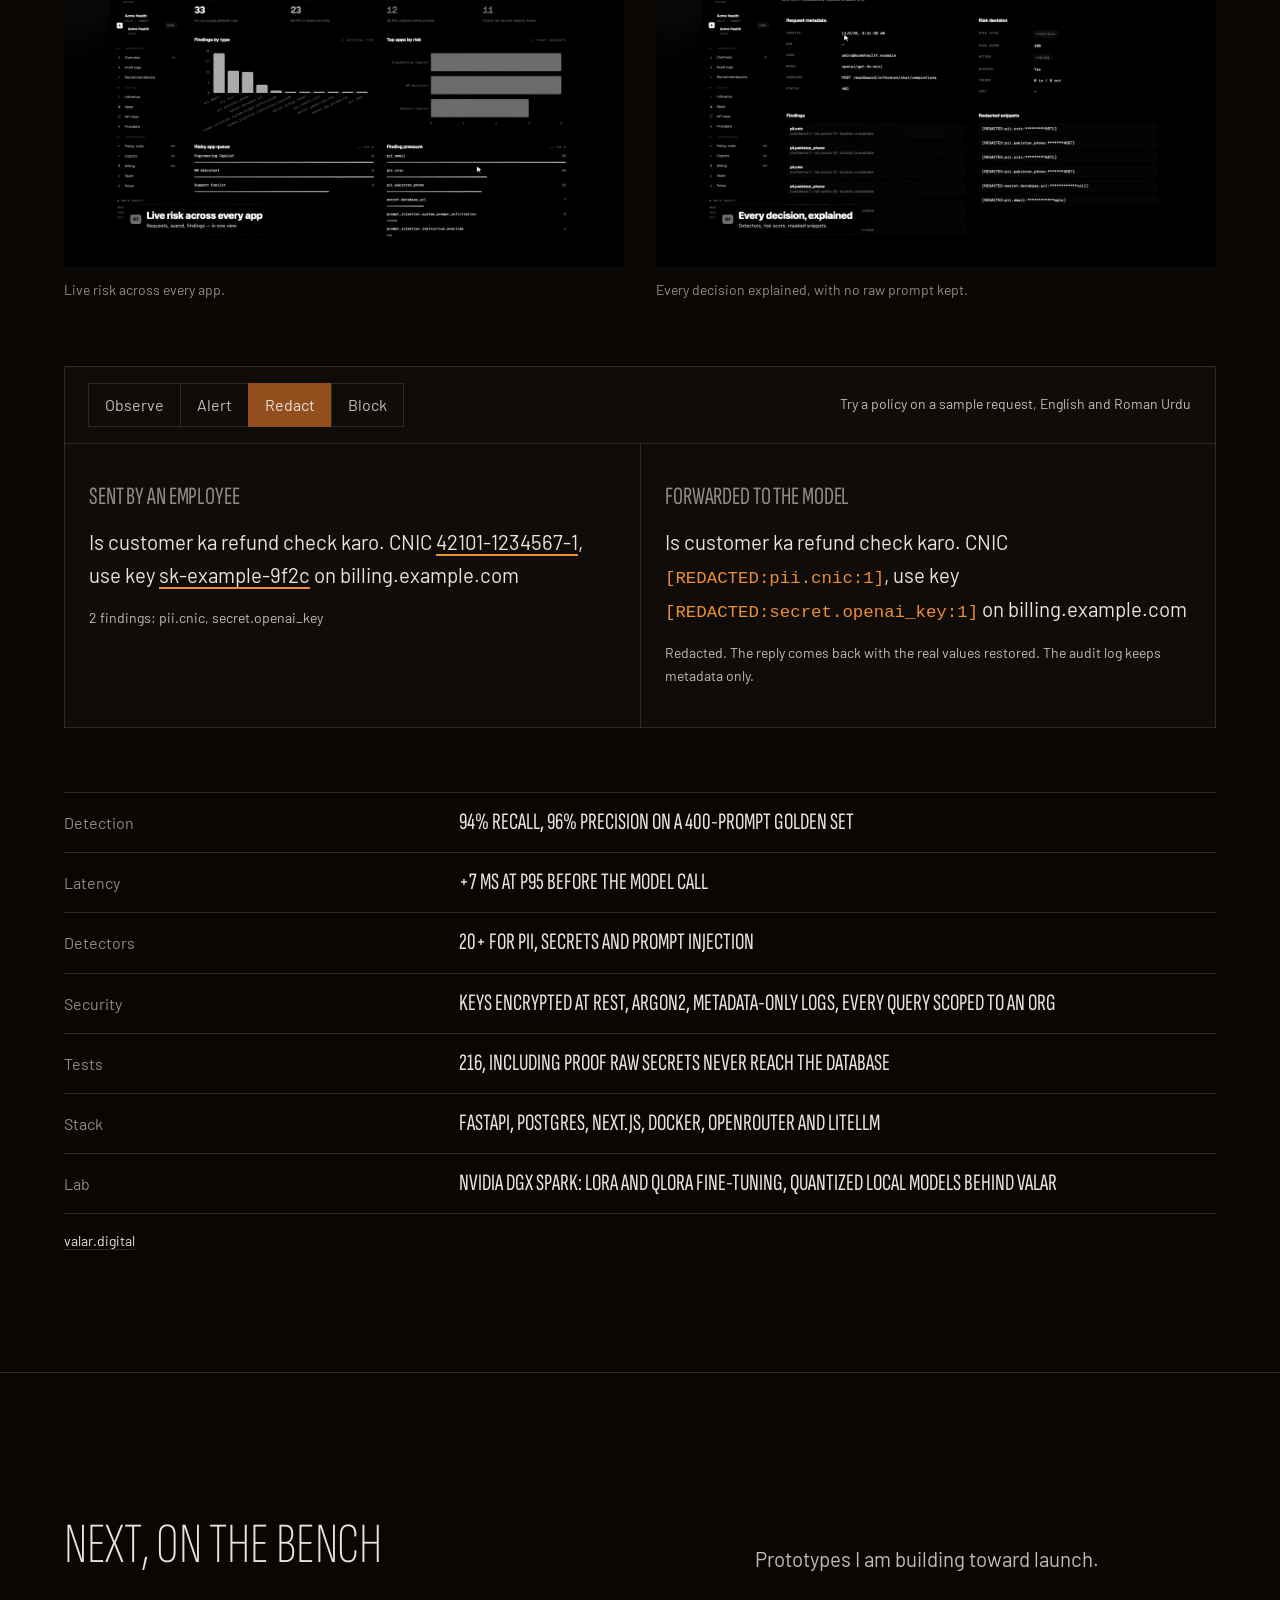
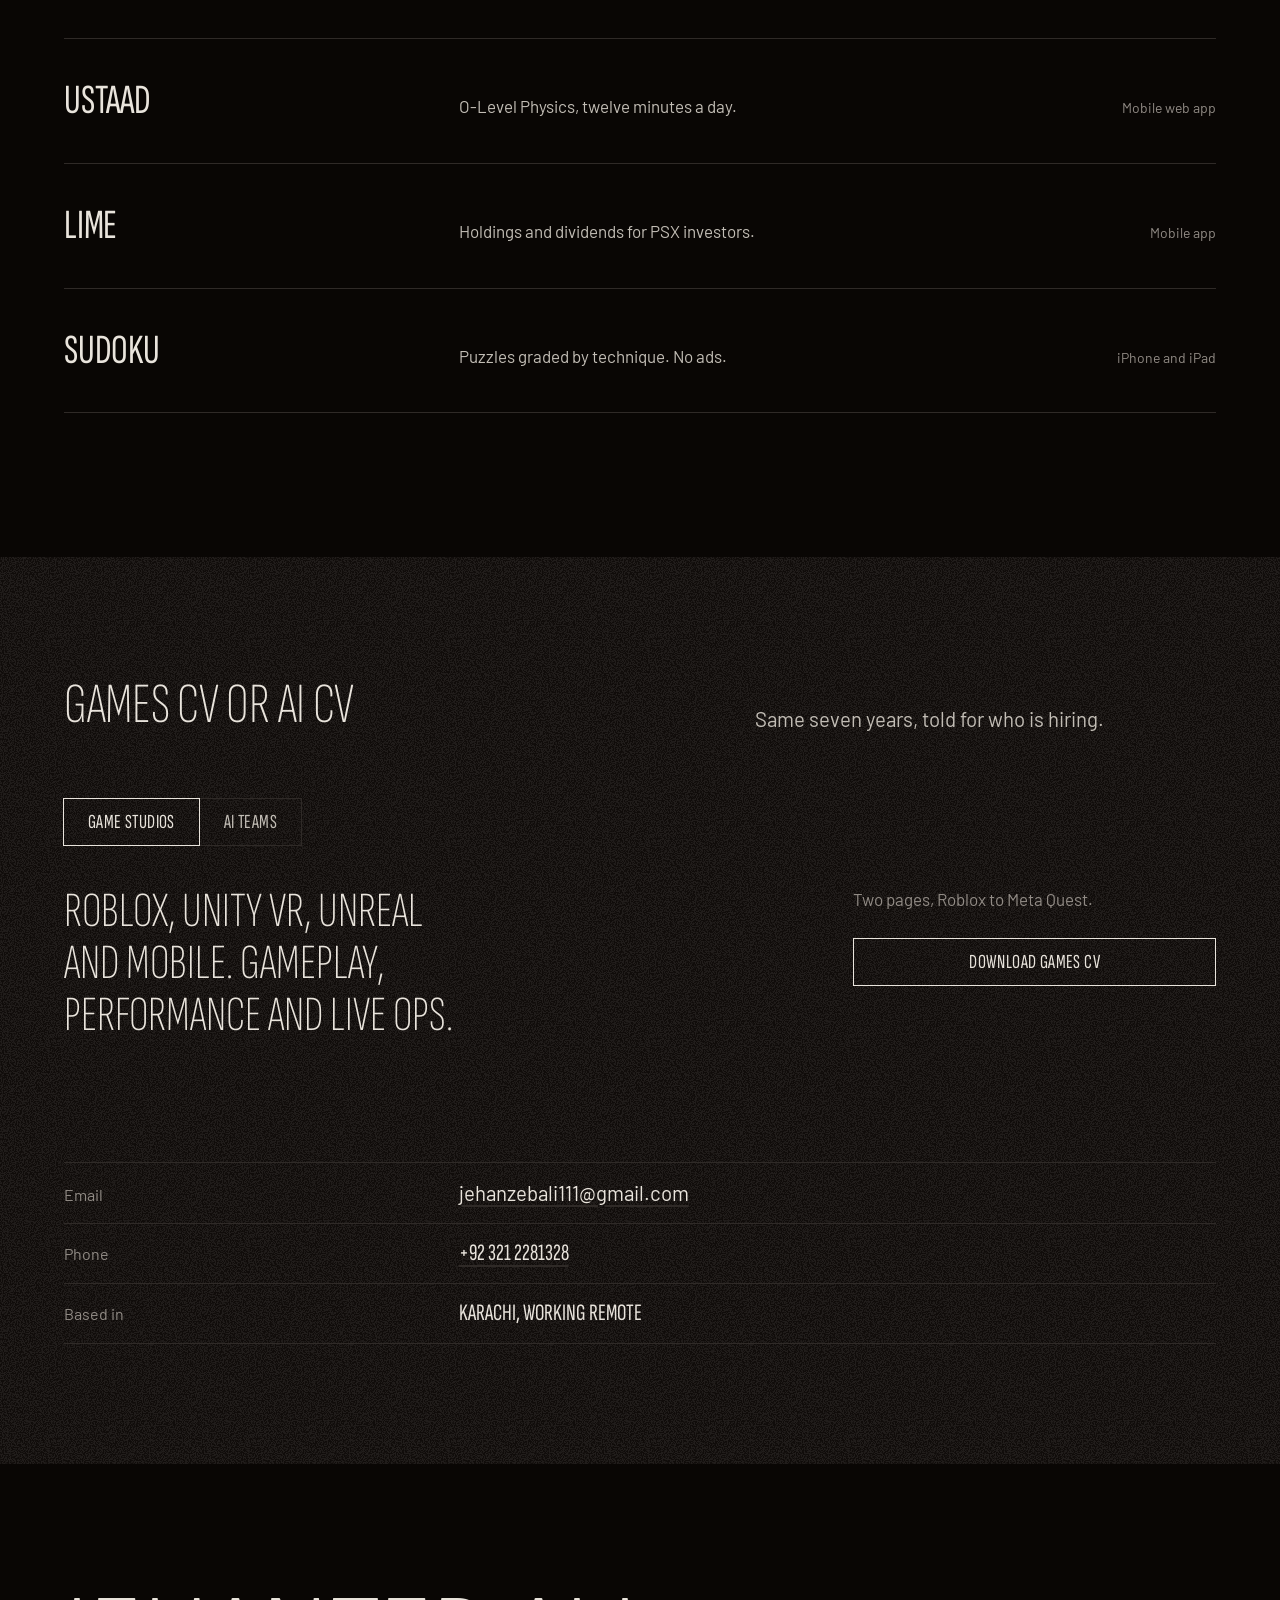
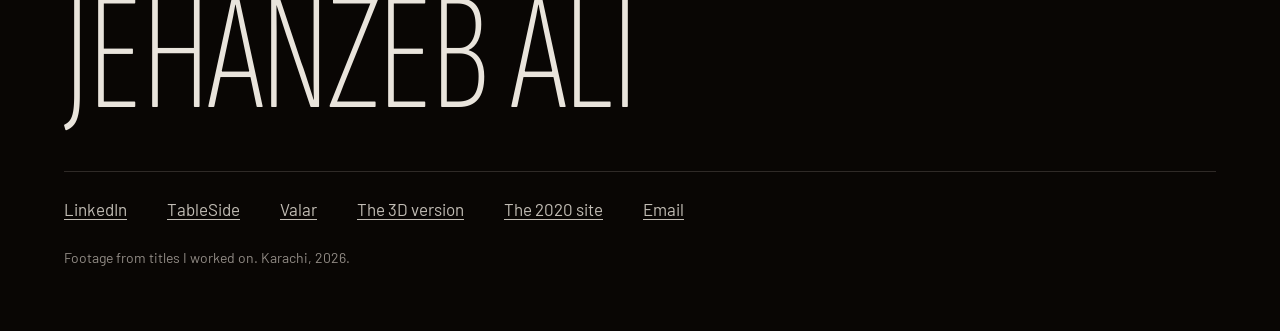
==== commit 19572108: "Link the 3D version from the banner and footer Co-Authored-By: Claude Opus 5.5 <noreply@anthropic.co" ====
--- a/index.html
+++ b/index.html
@@ -24,7 +24,7 @@
 <div class="banner">
   <div class="container">
     <p>Two CVs here: one for game studios, one for AI teams.</p>
-    <a class="link hide-xs" href="#cvs">Get the CVs</a>
+    <span class="banner__links"><a class="link hide-xs" href="#cvs">Get the CVs</a><a class="link" href="/3d/">See it in 3D</a></span>
   </div>
 </div>
 <header class="bar" data-bar>
@@ -318,7 +318,8 @@
     <div class="links">
       <a href="https://www.linkedin.com/in/jehanzeb-ali-87b875187/">LinkedIn</a>
       <a href="https://tableside.pk/">TableSide</a>
-      <a href="https://valar.digital/">Valar</a>
+      <a href="https://www.valar.digital/">Valar</a>
+      <a href="/3d/">The 3D version</a>
       <a href="https://jehanzebali8.wixsite.com/mysite">The 2020 site</a>
       <a href="mailto:jehanzebali111@gmail.com">Email</a>
     </div>
--- a/style.css
+++ b/style.css
@@ -40,6 +40,7 @@
 .banner { height: var(--banner-h); background: var(--color-paper-2); border-bottom: var(--rule-hair) solid var(--color-rule); font-size: var(--text-sm); }
 .banner .container { height: 100%; display: flex; align-items: center; justify-content: space-between; gap: var(--space-md); }
 .banner p { color: var(--color-ink-2); white-space: nowrap; overflow: hidden; text-overflow: ellipsis; }
+.banner__links { display: flex; gap: var(--space-lg); flex-shrink: 0; white-space: nowrap; }
 .bar { position: sticky; top: 0; z-index: var(--z-sticky-nav); height: var(--bar-h); background: color-mix(in oklab, var(--color-paper) 92%, transparent); border-bottom: var(--rule-hair) solid var(--color-rule); transition: transform var(--dur-long) var(--ease-out); }
 .bar.is-hidden { transform: translateY(-100%); }
 .bar .container { height: 100%; display: flex; align-items: center; justify-content: space-between; gap: var(--space-lg); }
